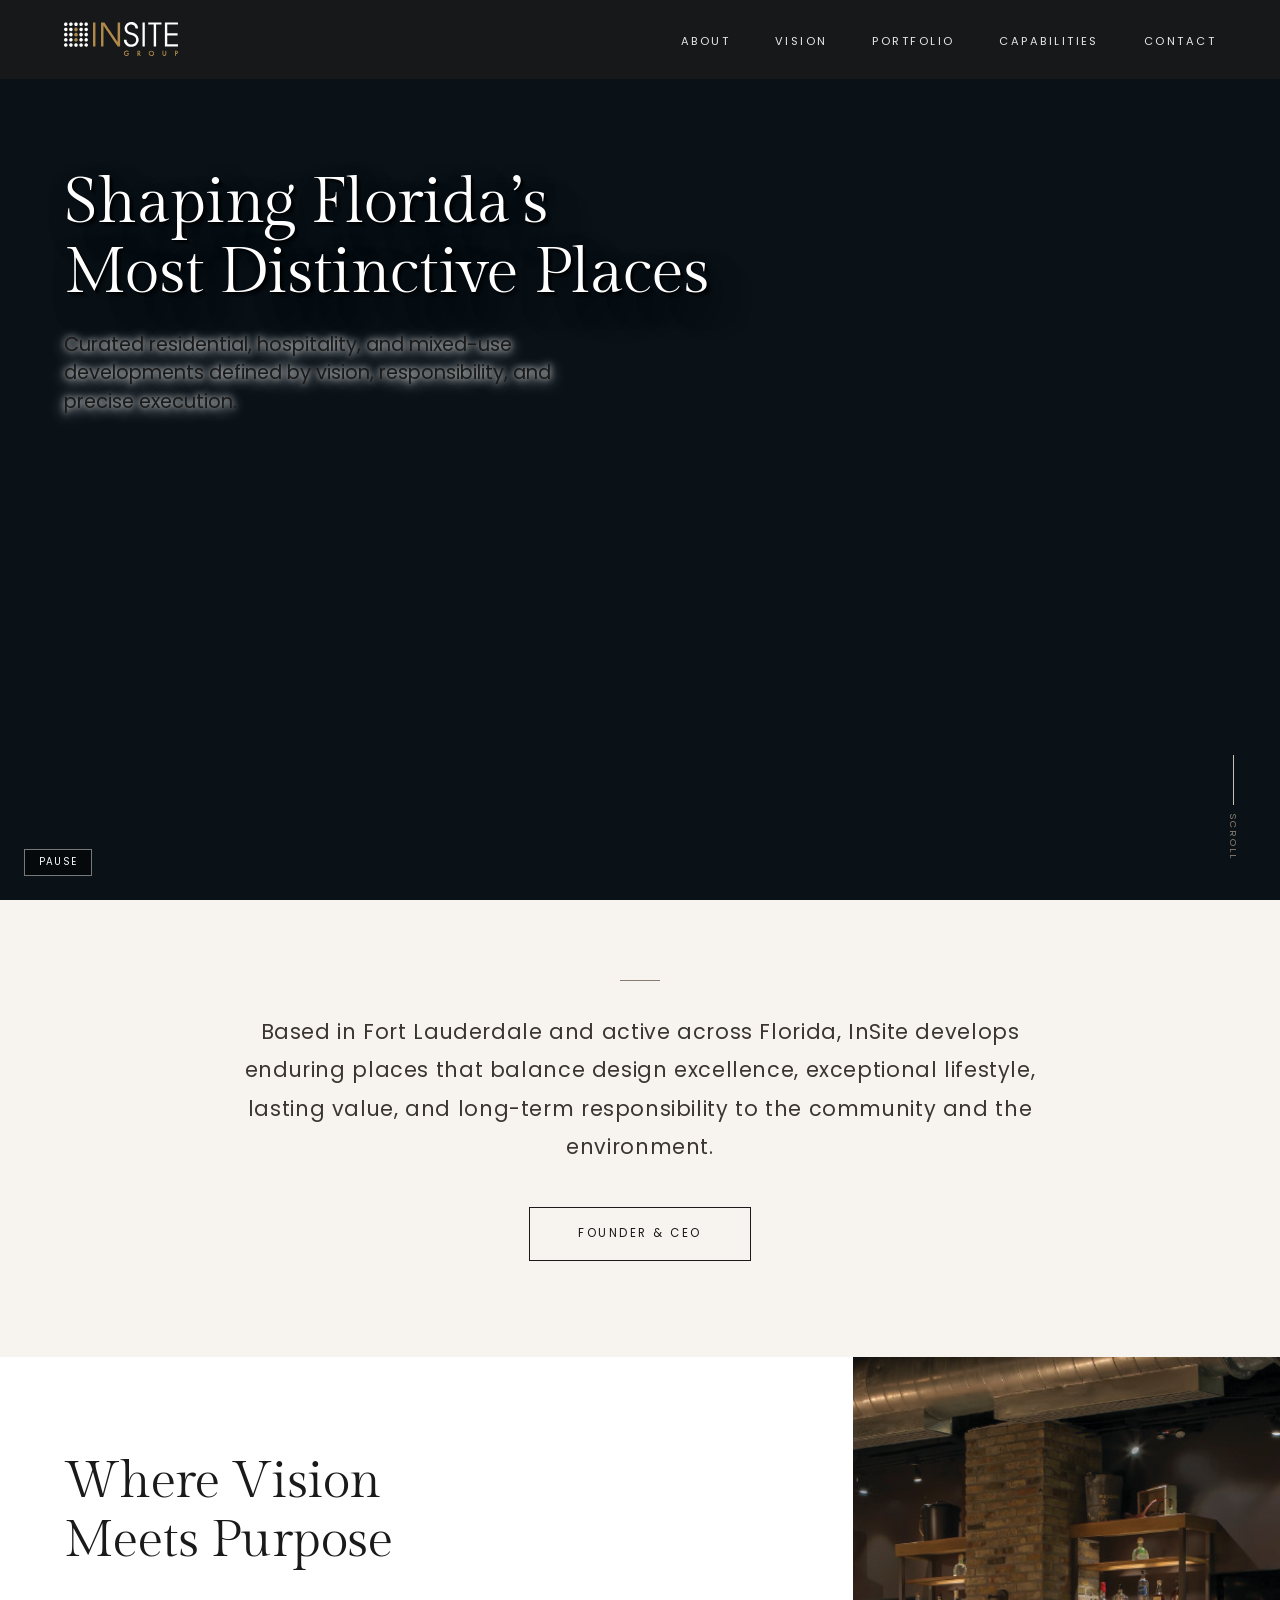
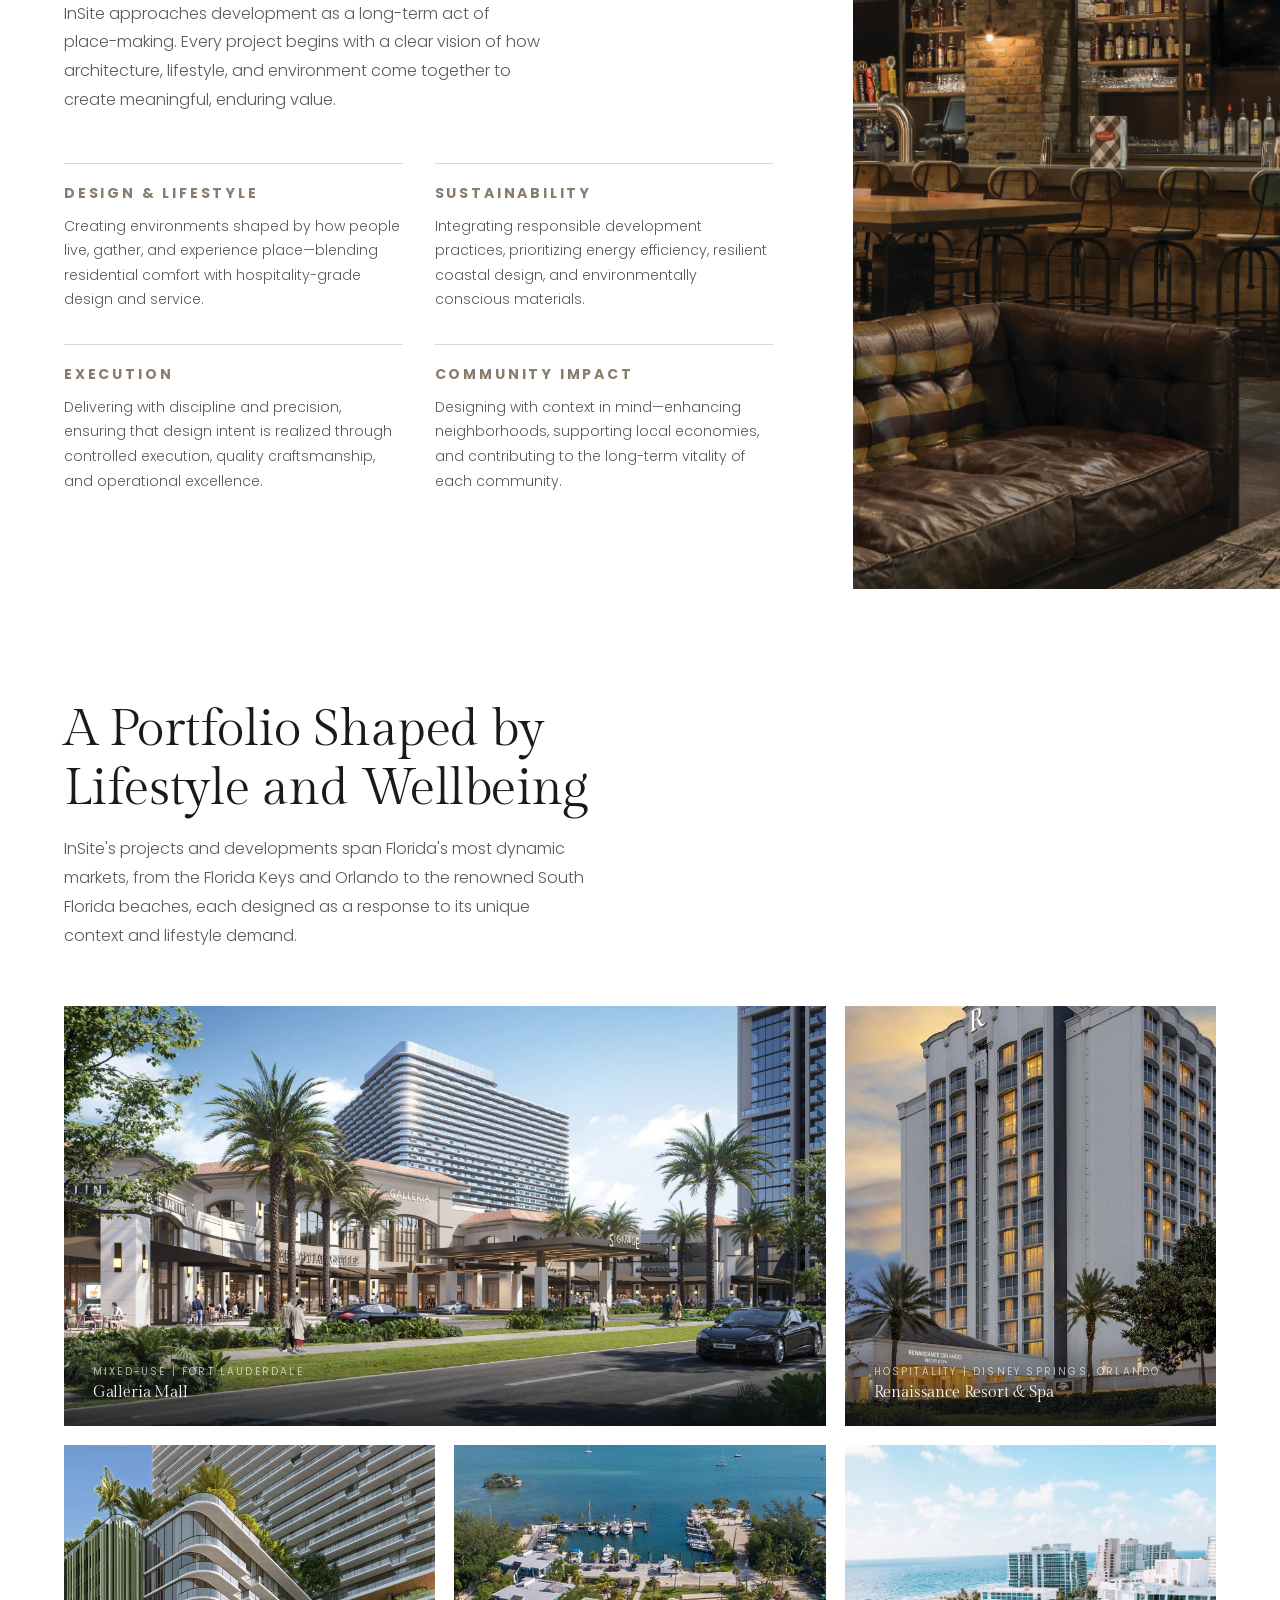
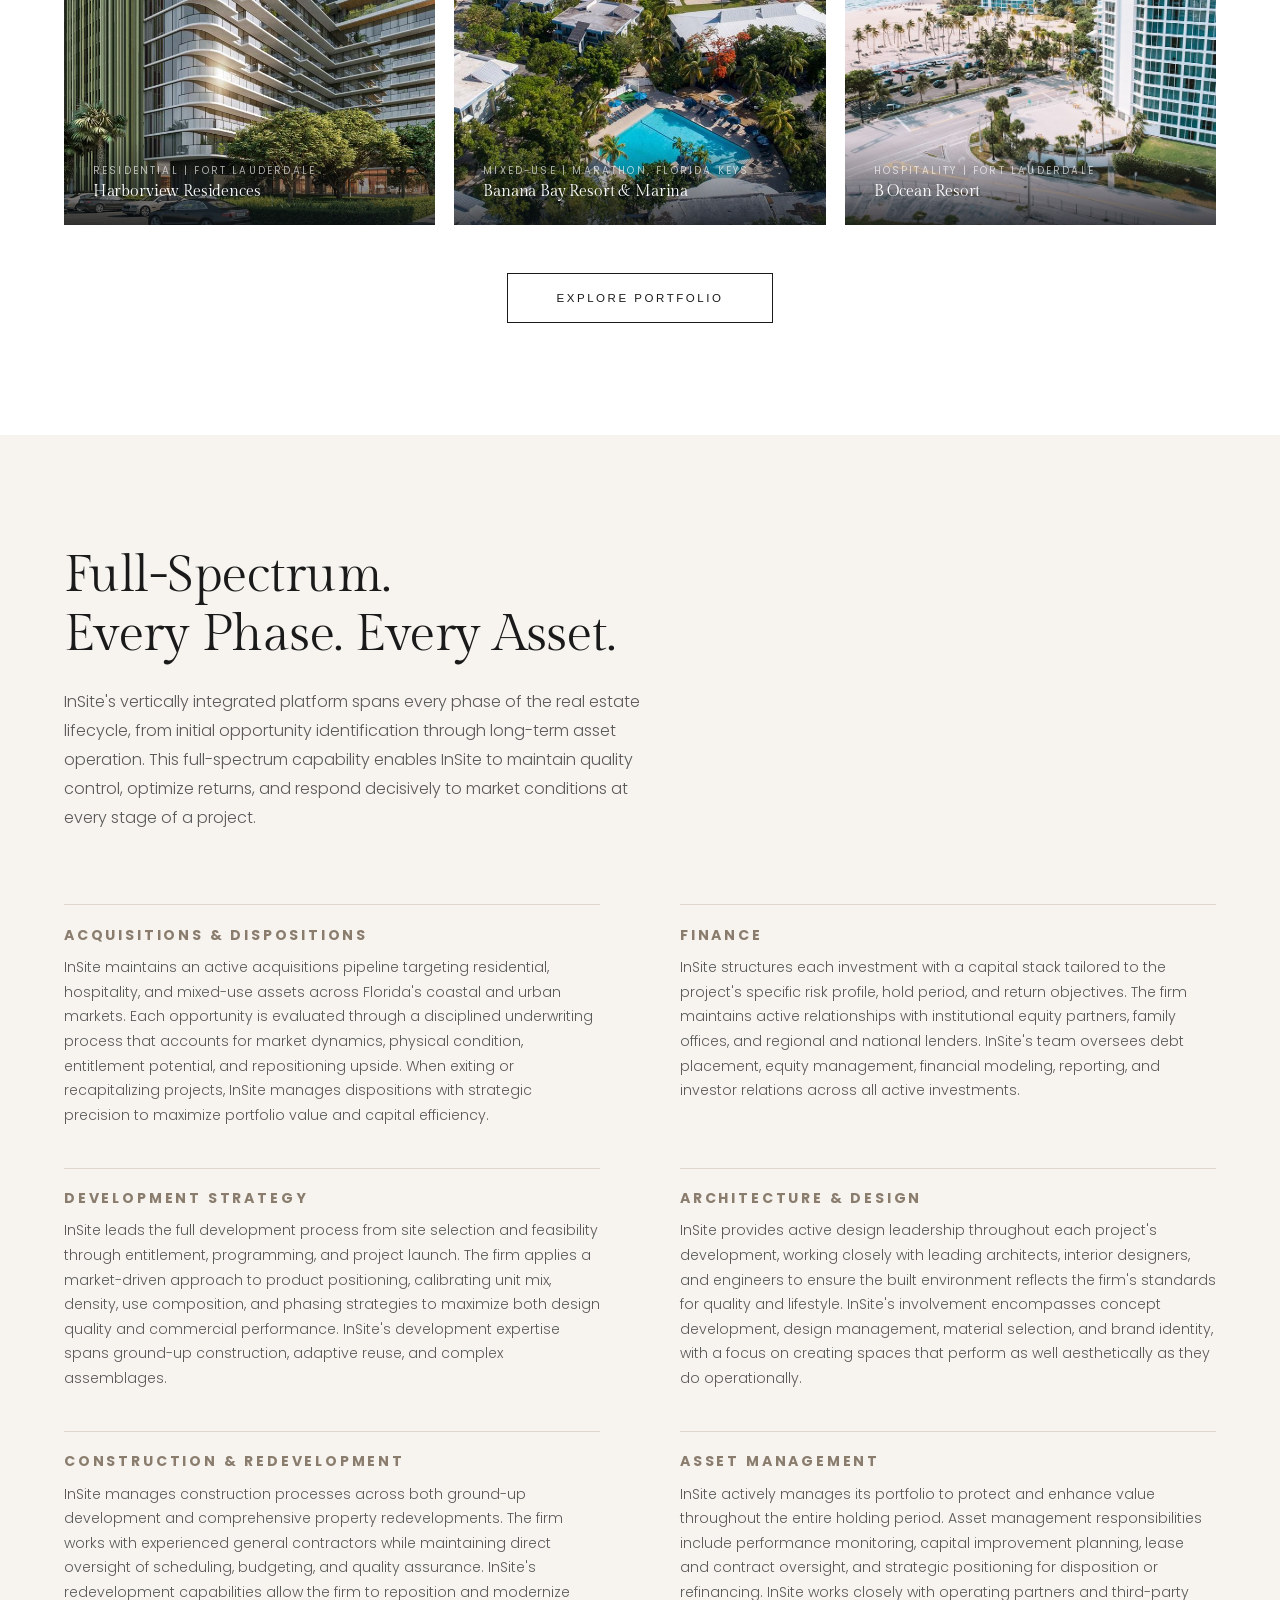
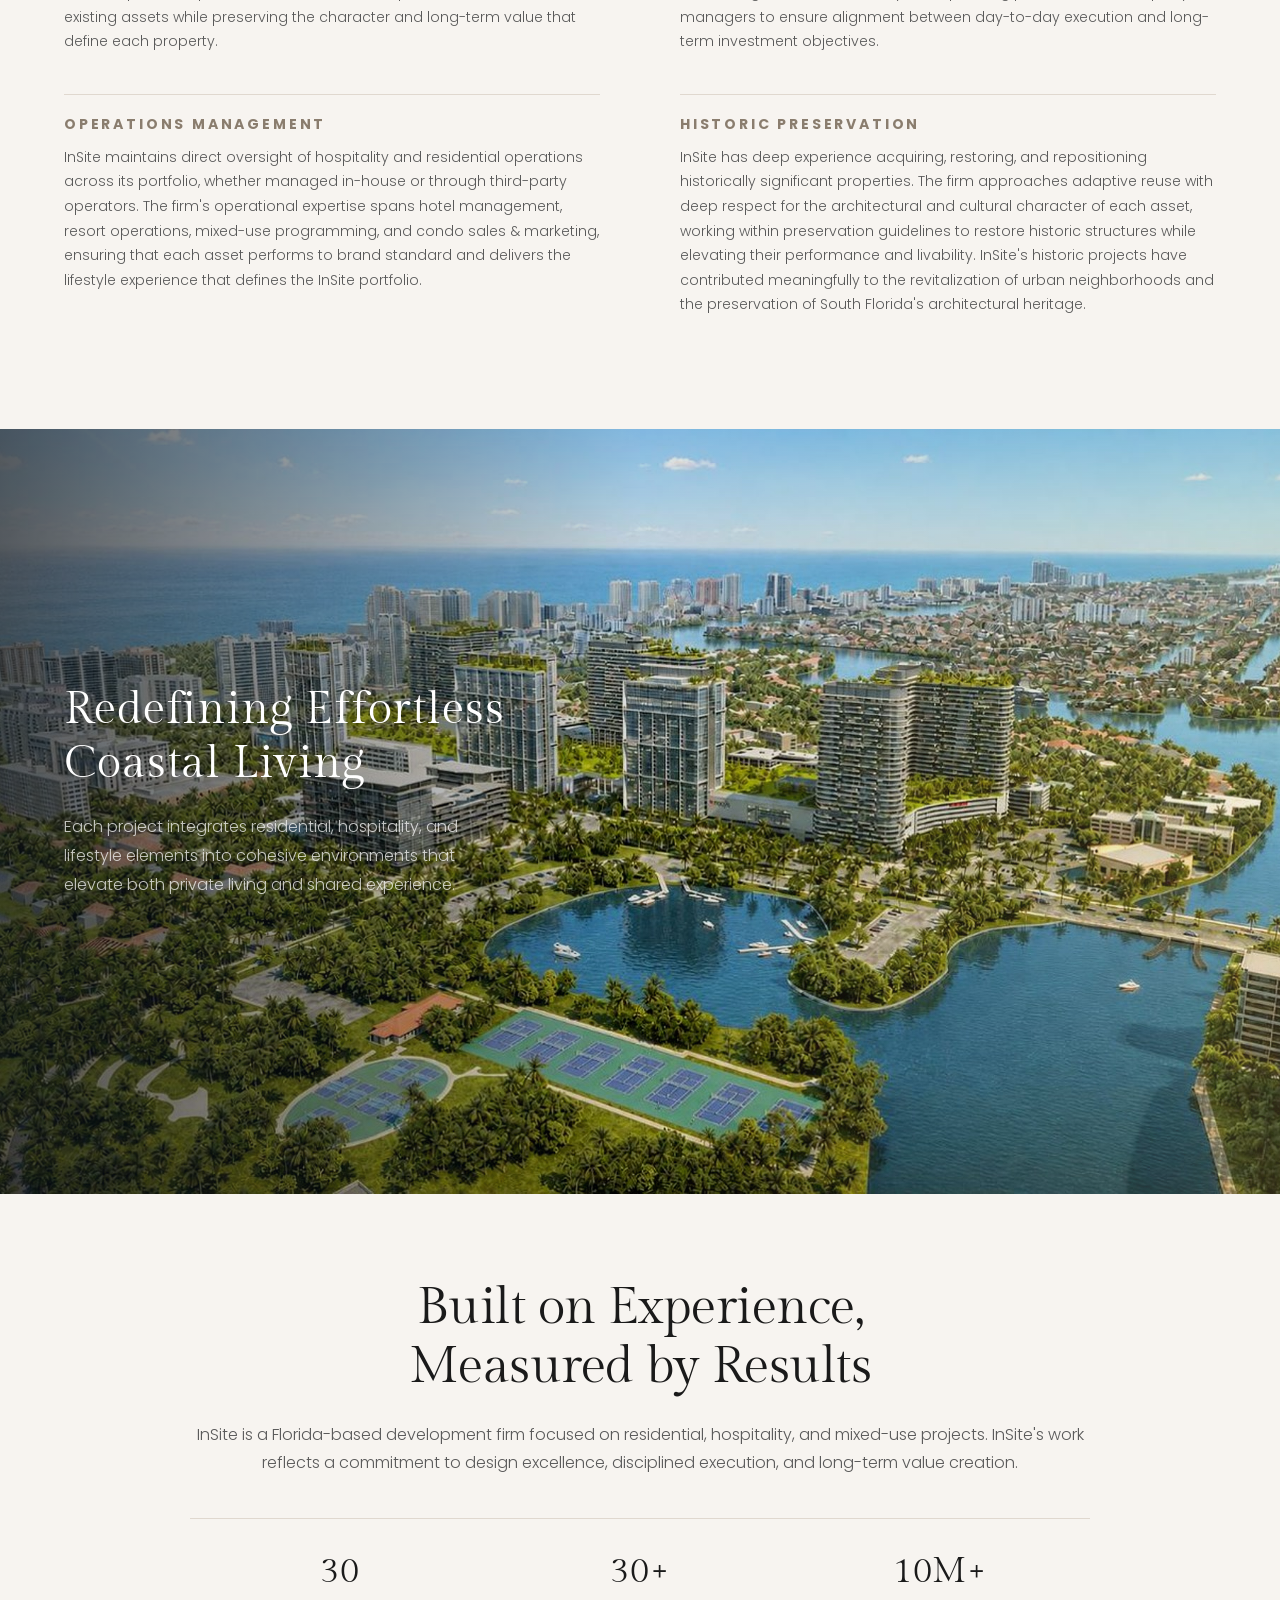
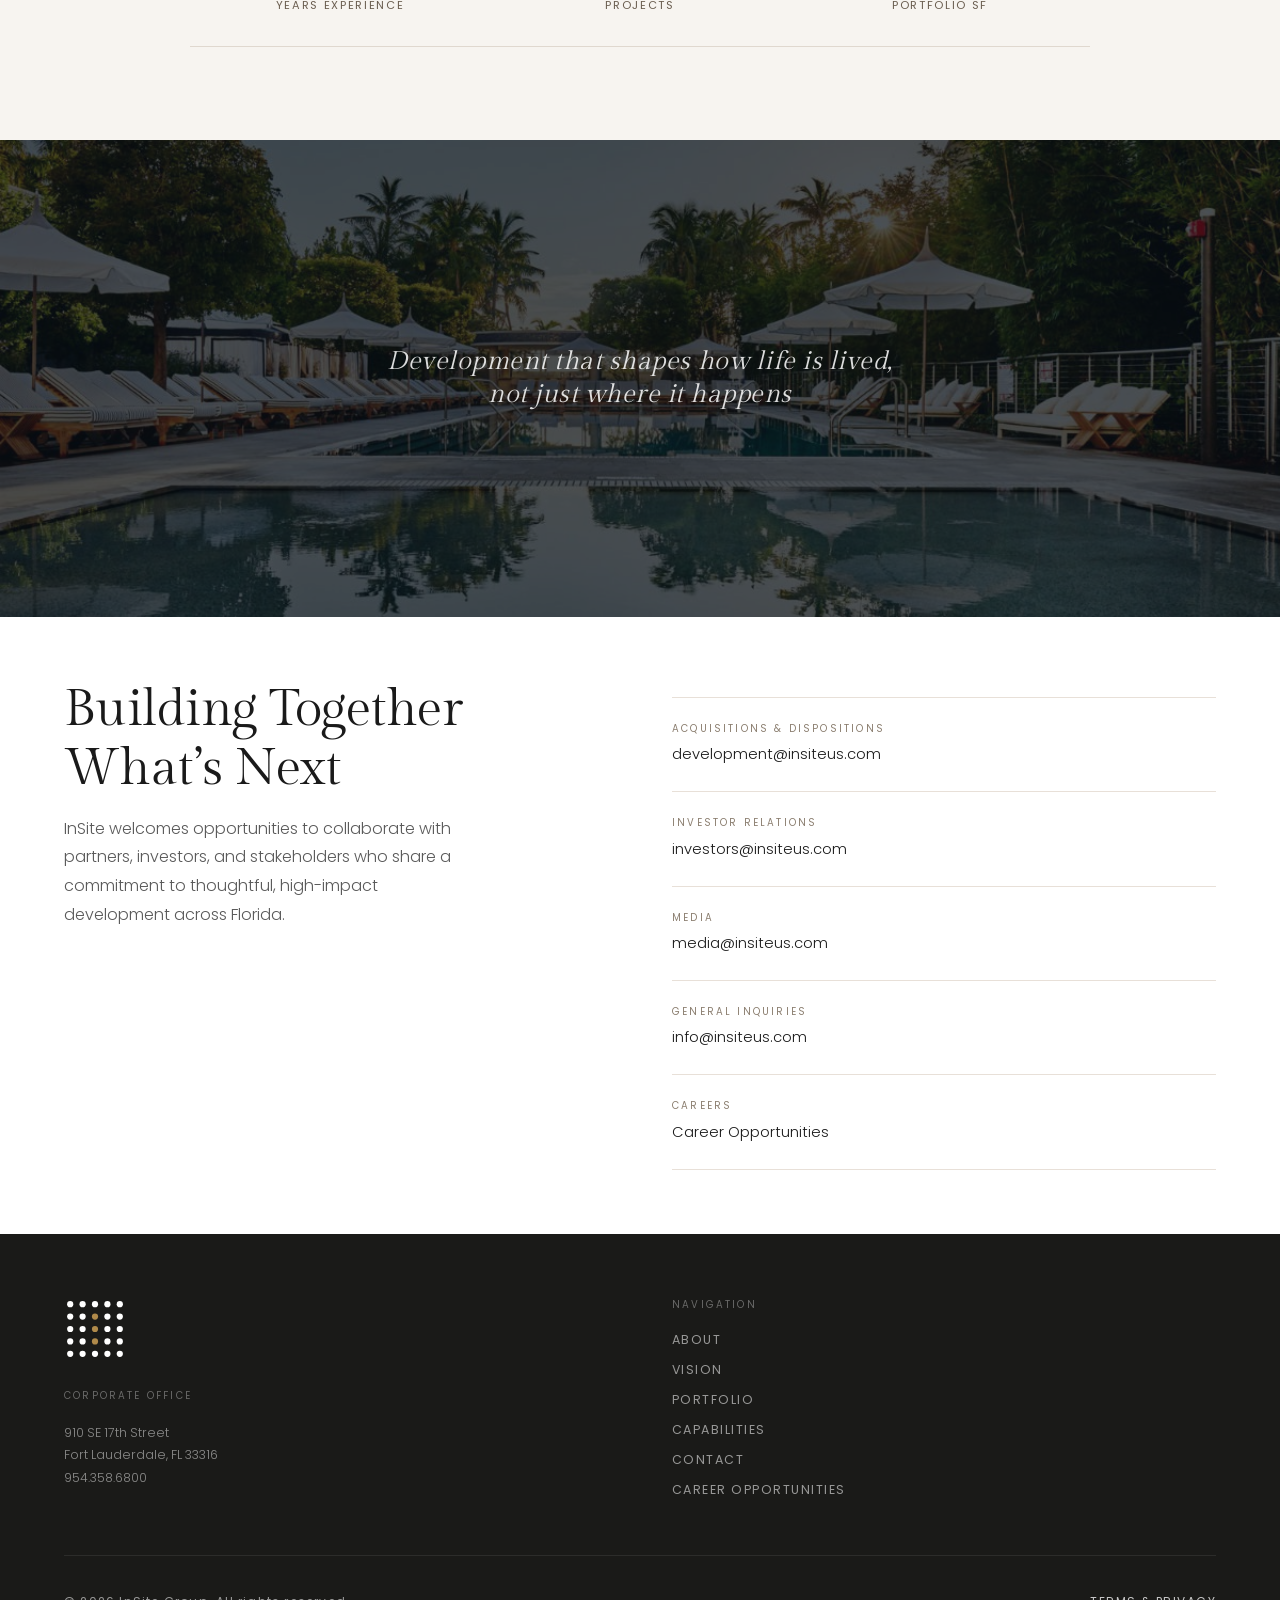
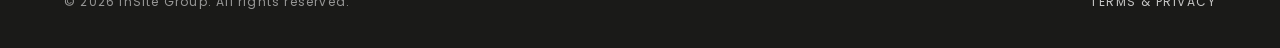
==== index.html @ 6aa94c81 "Improve Galleria featured section: upscale image to 1920x1080, fix CSS filter Co-Authored-By: Claude" ====
﻿<!DOCTYPE html>
<html lang="en">
<head>
  <meta charset="UTF-8" />
  <meta name="viewport" content="width=device-width, initial-scale=1.0" />
  <title>InSite Group — Florida Real Estate Developer | Fort Lauderdale</title>
  <meta name="description" content="InSite Group is a Florida-based real estate development firm specializing in luxury residential, hospitality, and mixed-use projects along Florida's premier coastal markets." />
  <meta name="keywords" content="Florida real estate developer, luxury residential development, South Florida mixed-use development, Fort Lauderdale developer, coastal development Florida, hospitality development Florida, vertically integrated real estate, Galleria Mall Fort Lauderdale, Galleria Mall redevelopment" />
  <meta name="robots" content="index, follow" />
  <link rel="canonical" href="https://insiteus.com/" />
  <!-- Open Graph -->
  <meta property="og:type" content="website" />
  <meta property="og:url" content="https://insiteus.com/" />
  <meta property="og:title" content="InSite Group — Florida Real Estate Developer" />
  <meta property="og:description" content="Curated residential, hospitality, and mixed-use developments along Florida's premier coastal markets. Based in Fort Lauderdale." />
  <meta property="og:image" content="https://insiteus.com/images/og-preview.jpg" />
  <meta property="og:site_name" content="InSite Group" />
  <!-- Twitter Card -->
  <meta name="twitter:card" content="summary_large_image" />
  <meta name="twitter:title" content="InSite Group — Florida Real Estate Developer" />
  <meta name="twitter:description" content="Curated residential, hospitality, and mixed-use developments along Florida's premier coastal markets." />
  <meta name="twitter:image" content="https://insiteus.com/images/og-preview.jpg" />
  <!-- Structured Data -->
  <script type="application/ld+json">
  {
    "@context": "https://schema.org",
    "@type": "RealEstateAgent",
    "name": "InSite Group",
    "description": "Florida-based real estate development firm specializing in luxury residential, hospitality, and mixed-use developments along Florida's premier coastal markets.",
    "url": "https://insiteus.com",
    "logo": "https://insiteus.com/images/insite-logo.svg",
    "image": "https://insiteus.com/images/og-preview.jpg",
    "address": {
      "@type": "PostalAddress",
      "streetAddress": "910 SE 17th Street",
      "addressLocality": "Fort Lauderdale",
      "addressRegion": "FL",
      "postalCode": "33316",
      "addressCountry": "US"
    },
    "telephone": "+19543586800",
    "email": "info@insiteus.com",
    "areaServed": ["Fort Lauderdale", "Florida Keys", "Orlando", "South Florida", "Florida"],
    "knowsAbout": ["Real Estate Development", "Luxury Residential Development", "Hospitality Development", "Mixed-Use Development", "Coastal Development", "Historic Preservation"],
    "founder": {
      "@type": "Person",
      "name": "Ben Shmul",
      "jobTitle": "Founder & CEO"
    }
  }
  </script>
  <!-- Favicon -->
  <link rel="icon" type="image/svg+xml" href="images/insite-logo.svg" />
  <link rel="icon" type="image/png" href="images/insite-logo.png" />
  <link rel="apple-touch-icon" href="images/insite-logo.png" />
  <meta name="theme-color" content="#1a1a18" />
  <link href="https://fonts.googleapis.com/css2?family=Gilda+Display&family=Poppins:ital,wght@0,300;0,400;0,500;0,600;1,300;1,400&display=swap" rel="stylesheet">
  <style>
    /* ─── Reset & Base ─────────────────────────────────────────── */
    *, *::before, *::after { box-sizing: border-box; margin: 0; padding: 0; }
    html { scroll-behavior: smooth; }
    body {
      font-family: 'Poppins', sans-serif;
      color: #1a1a1a;
      background: #fff;
      overflow-x: hidden;
    }
    a { text-decoration: none; color: inherit; }

    /* ─── Typography Scale ─────────────────────────────────────── */
    .label {
      font-family: 'Poppins', sans-serif;
      font-size: 0.68rem;
      letter-spacing: 0.25em;
      text-transform: uppercase;
      color: #6b5e50;
    }
    .section-headline {
      font-family: 'Gilda Display', Georgia, serif;
      font-size: clamp(1.8rem, 4vw, 3.6rem);
      font-weight: 400;
      letter-spacing: -0.01em;
      line-height: 1.15;
      color: #1a1a1a;
      overflow-wrap: break-word;
      word-break: break-word;
      hyphens: auto;
    }
    .body-copy {
      font-family: 'Poppins', sans-serif;
      font-size: 1rem;
      line-height: 1.8;
      color: #5a5a5a;
      font-weight: 300;
    }

    /* ─── Image Placeholder ────────────────────────────────────── */
    .img-placeholder {
      background: #d6cfc6;
      display: flex;
      flex-direction: column;
      align-items: center;
      justify-content: center;
      gap: 0.5rem;
      position: relative;
      overflow: hidden;
    }
    .img-placeholder::before {
      content: '';
      position: absolute;
      inset: 0;
      background: repeating-linear-gradient(
        45deg,
        transparent,
        transparent 20px,
        rgba(255,255,255,0.15) 20px,
        rgba(255,255,255,0.15) 21px
      );
    }
    .img-placeholder .ph-icon {
      font-size: 2rem;
      opacity: 0.4;
      position: relative;
      z-index: 1;
    }
    .img-placeholder .ph-text {
      font-family: 'Poppins', sans-serif;
      font-size: 0.7rem;
      letter-spacing: 0.2em;
      text-transform: uppercase;
      color: #6b5f52;
      opacity: 0.8;
      position: relative;
      z-index: 1;
      text-align: center;
      padding: 0 1rem;
    }

    /* ─── Skip Link ────────────────────────────────────────────── */
    .skip-link {
      position: absolute;
      top: -100%;
      left: 1rem;
      background: #1a1a1a;
      color: #fff;
      padding: 0.75rem 1.5rem;
      font-family: 'Poppins', sans-serif;
      font-size: 0.85rem;
      letter-spacing: 0.05em;
      z-index: 9999;
      transition: top 0.2s;
    }
    .skip-link:focus { top: 1rem; }

    /* ─── Focus Styles ─────────────────────────────────────────── */
    :focus-visible {
      outline: 2px solid #c9a227;
      outline-offset: 3px;
    }

    /* ─── Reduced Motion ───────────────────────────────────────── */
    @media (prefers-reduced-motion: reduce) {
      *, *::before, *::after {
        transition-duration: 0.01ms !important;
        animation-duration: 0.01ms !important;
      }
      html { scroll-behavior: auto; }
    }

    /* ─── Buttons ──────────────────────────────────────────────── */
    .btn {
      display: inline-block;
      font-family: 'Poppins', sans-serif;
      font-size: 0.72rem;
      letter-spacing: 0.22em;
      text-transform: uppercase;
      padding: 0.85rem 2.2rem;
      border: 1px solid currentColor;
      transition: background 0.3s, color 0.3s;
      cursor: pointer;
    }
    .btn-light {
      color: #fff;
      border-color: rgba(255,255,255,0.7);
    }
    .btn-light:hover { background: #fff; color: #1a1a1a; }
    .btn-dark {
      color: #1a1a1a;
      border-color: #1a1a1a;
    }
    .btn-dark:hover { background: #1a1a1a; color: #fff; }
    .btn-gold {
      color: #8a7d6e;
      border-color: #8a7d6e;
    }
    .btn-gold:hover { background: #8a7d6e; color: #fff; }

    /* ═══════════════════════════════════════════════════════════
       1. NAVIGATION
    ═══════════════════════════════════════════════════════════ */
    #nav {
      position: fixed;
      top: 0; left: 0; right: 0;
      z-index: 1000;
      padding: 1.4rem 4rem;
      display: flex;
      align-items: center;
      justify-content: space-between;
      background: rgba(26, 26, 26, 0.82);
      transition: background 0.4s ease, box-shadow 0.4s ease, padding 0.4s ease;
    }
    #nav.scrolled {
      background: rgba(255,255,255,0.97);
      box-shadow: 0 1px 20px rgba(0,0,0,0.07);
      padding: 1rem 4rem;
    }
    .nav-logo { display: flex; align-items: center; }
    .nav-logo img { height: 34px; width: auto; display: block; }
    .nav-logo .logo-dark { display: none; }
    .nav-logo .logo-light { display: block; }
    #nav.scrolled .nav-logo .logo-dark { display: block; }
    #nav.scrolled .nav-logo .logo-light { display: none; }
    .nav-links {
      display: flex;
      gap: 2.8rem;
      list-style: none;
    }
    .nav-links a {
      font-family: 'Poppins', sans-serif;
      font-size: 0.7rem;
      letter-spacing: 0.22em;
      text-transform: uppercase;
      color: rgba(255,255,255,0.9);
      transition: color 0.4s, opacity 0.3s;
    }
    .nav-links a:hover { opacity: 0.65; }
    #nav.scrolled .nav-links a { color: #1a1a1a; }

    /* ═══════════════════════════════════════════════════════════
       2. HERO
    ═══════════════════════════════════════════════════════════ */
    #hero {
      height: 100vh;
      position: relative;
      display: flex;
      align-items: flex-start;
      padding-top: 10.5rem;
    }
    .hero-bg {
      position: absolute;
      inset: 0;
      overflow: hidden;
      background: #0a1218;
    }
    .hero-video {
      position: absolute;
      top: 0;
      left: 0;
      width: 100%;
      height: 100%;
      opacity: 0;
      transition: opacity 0.8s ease;
      object-fit: cover;
      object-position: center 18%;
      filter: brightness(1.25) saturate(1.05);
    }
    .hero-bg::after {
      content: '';
      position: absolute;
      inset: 0;
      background: transparent;
      transition: background 0.3s;
    }
    .hero-content {
      position: relative;
      z-index: 2;
      padding: 0 4rem;
      max-width: 900px;
    }
    .hero-content .label { color: rgba(26,26,26,0.6); margin-bottom: 1.2rem; }
    .hero-headline {
      font-family: 'Gilda Display', Georgia, serif;
      font-size: clamp(2rem, 5vw, 4.2rem);
      font-weight: 400;
      color: #ffffff;
      letter-spacing: -0.01em;
      line-height: 1.1;
      margin-bottom: 1.4rem;
      overflow-wrap: break-word;
      word-break: break-word;
      hyphens: auto;
      text-shadow:
        1px 1px 0 rgba(0,0,0,0.6),
        2px 2px 0 rgba(0,0,0,0.45),
        3px 3px 0 rgba(0,0,0,0.3),
        4px 4px 0 rgba(0,0,0,0.18),
        5px 5px 0 rgba(0,0,0,0.1),
        8px 12px 24px rgba(0,0,0,0.55),
        14px 20px 40px rgba(0,0,0,0.3);
    }
    .hero-sub {
      font-family: 'Poppins', sans-serif;
      font-size: 1.22rem;
      color: #1a1a1a;
      font-weight: 400;
      font-style: normal;
      line-height: 1.45;
      max-width: 560px;
      margin-bottom: 2.5rem;
      text-shadow:
        0 0 6px rgba(255,255,255,0.85),
        0 2px 14px rgba(255,255,255,0.65),
        0 4px 24px rgba(255,255,255,0.4);
    }
    .hero-ctas { display: flex; gap: 1.2rem; flex-wrap: wrap; }
    .hero-scroll {
      position: fixed;
      bottom: 2.5rem;
      right: 2.5rem;
      z-index: 999;
      display: flex;
      flex-direction: column;
      align-items: center;
      gap: 0.5rem;
    }
    .hero-scroll span {
      font-family: 'Poppins', sans-serif;
      font-size: 0.6rem;
      letter-spacing: 0.2em;
      text-transform: uppercase;
      color: #8a7d6e;
      writing-mode: vertical-lr;
    }
    .scroll-line {
      width: 1px;
      height: 50px;
      background: #c8bfb5;
    }

    /* ═══════════════════════════════════════════════════════════
       3. BRAND POSITIONING STRIP
    ═══════════════════════════════════════════════════════════ */
    #brand-strip {
      padding: 5rem 4rem 6rem;
      background: #f7f4f0;
      text-align: center;
    }
    .brand-strip-line {
      width: 40px;
      height: 1px;
      background: #8a7d6e;
      margin: 0 auto 2rem;
    }
    .brand-strip-copy {
      font-size: clamp(1rem, 2vw, 1.3rem);
      font-weight: 400;
      line-height: 1.85;
      letter-spacing: 0.03em;
      color: #3a3530;
      max-width: 820px;
      margin: 0 auto;
    }

    /* ═══════════════════════════════════════════════════════════
       4. VISION SECTION
    ═══════════════════════════════════════════════════════════ */
    #vision {
      display: grid;
      grid-template-columns: 2fr 1fr;
      min-height: 90vh;
    }
    .vision-text {
      padding: 6rem 5rem 6rem 4rem;
      display: flex;
      flex-direction: column;
      justify-content: center;
      background: #fff;
    }
    .vision-text .label { margin-bottom: 1rem; }
    .vision-text .section-headline { margin-bottom: 1.8rem; }
    .vision-text .body-copy { margin-bottom: 3rem; max-width: 480px; }
    .vision-pillars {
      display: grid;
      grid-template-columns: 1fr 1fr;
      gap: 2rem;
    }
    .pillar {
      border-top: 1px solid #e0d8cf;
      padding-top: 1.2rem;
    }
    .pillar-title {
      font-family: 'Poppins', sans-serif;
      font-size: 0.88rem;
      letter-spacing: 0.2em;
      text-transform: uppercase;
      color: #8a7d6e;
      margin-bottom: 0.6rem;
    }
    .pillar p {
      font-family: 'Poppins', sans-serif;
      font-size: 0.88rem;
      line-height: 1.75;
      color: #5a5a5a;
      font-weight: 300;
    }
    .vision-image {
      position: relative;
    }
    .vision-image .img-placeholder {
      width: 100%;
      height: 100%;
      min-height: 600px;
      background: #c8bfb5;
    }

    /* ─── CEO Bio (brand strip) ───────────────────────────────── */
    .brand-bio {
      max-width: 700px;
      margin: 3rem auto 0;
      padding-top: 2.5rem;
      border-top: 1px solid #d6cec5;
      text-align: left;
    }
    .brand-bio-name {
      font-family: 'Gilda Display', Georgia, serif;
      font-size: 1.4rem;
      font-weight: 400;
      color: #1a1a1a;
      letter-spacing: 0.02em;
      margin-bottom: 0.3rem;
    }
    .brand-bio-title {
      font-family: 'Poppins', sans-serif;
      font-size: 0.68rem;
      letter-spacing: 0.22em;
      text-transform: uppercase;
      color: #b08a4a;
      margin-bottom: 1.4rem;
    }
    .brand-bio-text {
      font-family: 'Poppins', sans-serif;
      font-size: 0.9rem;
      line-height: 1.85;
      color: #5a5a5a;
      font-weight: 300;
      margin-bottom: 1rem;
    }

    /* ═══════════════════════════════════════════════════════════
       5. VERTICAL INTEGRATION
    ═══════════════════════════════════════════════════════════ */
    #vertical-integration {
      background: #f7f4f0;
      padding: 7rem 4rem;
    }
    .vi-header {
      max-width: 680px;
      margin-bottom: 4.5rem;
    }
    .vi-header .label { margin-bottom: 1rem; }
    .vi-header .section-headline { margin-bottom: 1.5rem; }
    .vi-header .body-copy { max-width: 580px; }
    .vi-grid {
      display: grid;
      grid-template-columns: repeat(2, 1fr);
      gap: 2.5rem 5rem;
    }
    .vi-card {
      border-top: 1px solid #e0d8cf;
      padding-top: 1.2rem;
    }
    .vi-card p {
      font-family: 'Poppins', sans-serif;
      font-size: 0.88rem;
      line-height: 1.75;
      color: #5a5a5a;
      font-weight: 300;
    }

    /* ═══════════════════════════════════════════════════════════
       6. PORTFOLIO PREVIEW
    ═══════════════════════════════════════════════════════════ */
    #portfolio {
      padding: 7rem 4rem;
      background: #fff;
    }
    .portfolio-header {
      display: flex;
      align-items: flex-end;
      justify-content: space-between;
      margin-bottom: 1rem;
    }
    .portfolio-header-left .label { margin-bottom: 0.8rem; }
    .portfolio-sub {
      font-family: 'Poppins', sans-serif;
      font-size: 1rem;
      line-height: 1.8;
      color: #5a5a5a;
      font-weight: 300;
      max-width: 520px;
      margin-bottom: 3.5rem;
    }
    .portfolio-filters {
      display: flex;
      gap: 2rem;
      margin-bottom: 2.5rem;
      border-bottom: 1px solid #e8e0d8;
      padding-bottom: 0.8rem;
    }
    .filter-btn {
      font-family: 'Poppins', sans-serif;
      font-size: 0.7rem;
      letter-spacing: 0.18em;
      text-transform: uppercase;
      color: #737373;
      cursor: pointer;
      padding: 0.75rem 0.5rem;
      min-height: 44px;
      border-bottom: 2px solid transparent;
      transition: color 0.3s, border-color 0.3s;
      background: none;
      border-left: none;
      border-right: none;
      border-top: none;
    }
    .filter-btn.active, .filter-btn:hover {
      color: #1a1a1a;
      border-bottom-color: #8a7d6e;
    }
    .portfolio-grid {
      display: grid;
      grid-template-columns: repeat(3, 1fr);
      gap: 1.2rem;
    }
    .portfolio-tile {
      position: relative;
      overflow: hidden;
      cursor: default;
    }
    .portfolio-tile:first-child {
      grid-column: span 2;
    }
    .portfolio-tile .img-placeholder {
      height: 380px;
      background: #c4bab0;
      transition: transform 0.5s ease;
    }
    .portfolio-tile:first-child .img-placeholder { height: 420px; background: #b8b0a8; }
    .portfolio-tile:nth-child(3) .img-placeholder { background: #cdc5bc; }
    .portfolio-tile:nth-child(4) .img-placeholder { background: #c0b8ae; }
    .portfolio-tile:nth-child(5) .img-placeholder { background: #bab2a8; }
    .portfolio-tile:nth-child(6) .img-placeholder { background: #d0c8be; }
    .portfolio-tile:hover .img-placeholder { transform: scale(1.03); }
    .tile-overlay {
      position: absolute;
      bottom: 0; left: 0; right: 0;
      padding: 1.5rem 1.8rem;
      background: linear-gradient(to top, rgba(10,15,20,0.75), transparent);
      color: #fff;
    }
    .tile-category {
      font-family: 'Poppins', sans-serif;
      font-size: 0.62rem;
      letter-spacing: 0.22em;
      text-transform: uppercase;
      color: rgba(255,255,255,0.65);
      margin-bottom: 0.3rem;
    }
    .tile-name {
      font-family: 'Gilda Display', Georgia, serif;
      font-size: 1rem;
      font-weight: 400;
      letter-spacing: -0.01em;
    }
    .portfolio-cta {
      text-align: center;
      margin-top: 3.5rem;
    }

    /* ═══════════════════════════════════════════════════════════
       6. FEATURED PROJECT
    ═══════════════════════════════════════════════════════════ */
    #featured {
      position: relative;
      min-height: 85vh;
      display: flex;
      align-items: center;
    }
    .featured-bg {
      position: absolute;
      inset: 0;
    }
    .featured-bg img { filter: contrast(1.05) saturate(1.08) brightness(0.95); }
    .featured-bg .img-placeholder {
      width: 100%;
      height: 100%;
      background: #a8b8c4;
    }
    .featured-bg::after {
      content: '';
      position: absolute;
      inset: 0;
      background: linear-gradient(
        to right,
        rgba(10,18,26,0.68) 0%,
        rgba(10,18,26,0.08) 50%,
        rgba(255,220,120,0.18) 100%
      );
    }
    .featured-content {
      position: relative;
      z-index: 2;
      padding: 6rem 4rem;
      max-width: 600px;
    }
    .featured-content .label { color: rgba(255,255,255,0.55); margin-bottom: 1.2rem; }
    .featured-headline {
      font-family: 'Gilda Display', Georgia, serif;
      font-size: clamp(1.8rem, 3.5vw, 3rem);
      color: #fff;
      font-weight: 400;
      letter-spacing: 0.02em;
      line-height: 1.2;
      margin-bottom: 1.4rem;
      overflow-wrap: break-word;
      word-break: break-word;
      hyphens: auto;
    }
    .featured-copy {
      font-family: 'Poppins', sans-serif;
      font-size: 1rem;
      color: rgba(255,255,255,0.72);
      line-height: 1.8;
      font-weight: 300;
      margin-bottom: 2.5rem;
      max-width: 440px;
    }
    .featured-badge {
      position: absolute;
      right: 4rem;
      bottom: 4rem;
      z-index: 2;
      width: 120px;
      height: 120px;
      border-radius: 50%;
      border: 1px solid rgba(255,255,255,0.3);
      display: flex;
      align-items: center;
      justify-content: center;
      text-align: center;
      padding: 1rem;
    }
    .featured-badge span {
      font-family: 'Poppins', sans-serif;
      font-size: 0.6rem;
      letter-spacing: 0.18em;
      text-transform: uppercase;
      color: rgba(255,255,255,0.6);
      line-height: 1.6;
    }

    /* ═══════════════════════════════════════════════════════════
       7. ABOUT PREVIEW
    ═══════════════════════════════════════════════════════════ */
    #about {
      background: #f7f4f0;
      padding: 5.3rem 4rem 3.3rem;
      text-align: center;
    }
    .about-text {
      max-width: 900px;
      margin: 0 auto;
    }
    .about-text .label { margin-bottom: 1rem; }
    .about-text .section-headline { margin-bottom: 1.5rem; }
    .about-text .body-copy { margin-bottom: 2.5rem; max-width: 100%; }

    .about-stats {
      display: flex;
      justify-content: space-between;
      margin-bottom: 2.5rem;
      padding: 2rem 0;
      border-top: 1px solid #e0d8cf;
      border-bottom: 1px solid #e0d8cf;
    }
    .stat-num {
      font-family: 'Gilda Display', Georgia, serif;
      font-size: 2.2rem;
      font-weight: 400;
      color: #1a1a1a;
      letter-spacing: 0.02em;
    }
    .stat-desc {
      font-family: 'Poppins', sans-serif;
      font-size: 0.7rem;
      letter-spacing: 0.15em;
      text-transform: uppercase;
      color: #6b5e50;
      margin-top: 0.3rem;
    }

    /* ═══════════════════════════════════════════════════════════
       8. LIFESTYLE / EMOTIONAL
    ═══════════════════════════════════════════════════════════ */
    #lifestyle {
      position: relative;
      height: 53vh;
      display: flex;
      flex-direction: column;
      align-items: center;
      justify-content: center;
      overflow: hidden;
    }
    .lifestyle-bg {
      position: absolute;
      inset: 0;
    }
    .lifestyle-bg img {
      width: 100%;
      height: 100%;
      object-fit: cover;
      object-position: center 70%;
      display: block;
    }
    .lifestyle-overlay {
      position: absolute;
      inset: 0;
      background: rgba(8, 15, 22, 0.72);
    }
    .lifestyle-content {
      position: relative;
      z-index: 2;
      text-align: center;
    }
    .lifestyle-closing {
      font-size: clamp(1.15rem, 2vw, 1.65rem);
      color: rgba(255,255,255,0.85);
      letter-spacing: 0.02em;
      font-style: italic;
      font-weight: 400;
      font-family: 'Gilda Display', Georgia, serif;
      line-height: 1.3;
      max-width: 800px;
      padding: 0 2rem;
    }

    /* ═══════════════════════════════════════════════════════════
       9. CONTACT
    ═══════════════════════════════════════════════════════════ */
    #contact {
      padding: 4rem 4rem;
      background: #fff;
      display: grid;
      grid-template-columns: 1fr 1fr;
      gap: 4rem;
      align-items: start;
    }
    .contact-left .label { margin-bottom: 0.6rem; }
    .contact-left .section-headline { margin-bottom: 1rem; }
    .contact-left .body-copy { margin-bottom: 1.2rem; max-width: 420px; }
    .contact-closing {
      font-style: normal;
      font-size: 1.05rem;
      color: #8a7d6e;
      letter-spacing: 0.04em;
      margin-top: 1.2rem;
      padding-top: 1.2rem;
      border-top: 1px solid #e8e0d8;
    }
    .contact-right {
      padding-top: 1rem;
    }
    .contact-item {
      padding: 1.5rem 0;
      border-bottom: 1px solid #e8e0d8;
      display: flex;
      flex-direction: column;
      gap: 0.4rem;
    }
    .contact-item:first-child { border-top: 1px solid #e8e0d8; }
    .contact-type {
      font-family: 'Poppins', sans-serif;
      font-size: 0.62rem;
      letter-spacing: 0.22em;
      text-transform: uppercase;
      color: #8a7d6e;
    }
    .contact-detail {
      font-family: 'Poppins', sans-serif;
      font-size: 0.92rem;
      color: #3a3530;
      line-height: 1.7;
      font-weight: 300;
    }
    .contact-detail strong {
      display: block;
      font-weight: 400;
      color: #1a1a1a;
      margin-bottom: 0.2rem;
    }

    /* ─── Footer ───────────────────────────────────────────────── */
    footer {
      background: #1a1a18;
      padding: 4rem 4rem 0;
    }
    .footer-top {
      display: grid;
      grid-template-columns: 1fr 1fr;
      gap: 4rem;
      align-items: start;
      padding-bottom: 3.5rem;
      border-bottom: 1px solid rgba(255,255,255,0.08);
    }
    .footer-logo { display: flex; }
    .footer-col-title {
      font-family: 'Poppins', sans-serif;
      font-size: 0.62rem;
      letter-spacing: 0.22em;
      text-transform: uppercase;
      color: rgba(255,255,255,0.35);
      margin-bottom: 1.2rem;
    }
    .footer-nav, .footer-careers {
      display: flex;
      flex-direction: column;
      gap: 0.75rem;
    }
    .footer-nav a, .footer-careers a {
      font-family: 'Poppins', sans-serif;
      font-size: 0.78rem;
      letter-spacing: 0.12em;
      text-transform: uppercase;
      color: rgba(255,255,255,0.55);
      transition: color 0.3s;
    }
    .footer-nav a:hover, .footer-careers a:hover { color: #fff; }
    .career-link:hover { color: #b08a4a !important; }
    .footer-bottom {
      display: flex;
      align-items: center;
      justify-content: space-between;
      padding: 1.5rem 0;
    }
    .footer-copy {
      font-family: 'Poppins', sans-serif;
      font-size: 0.75rem;
      letter-spacing: 0.1em;
      color: rgba(255,255,255,0.55);
    }
    .footer-legal {
      display: flex;
      gap: 2rem;
    }
    .footer-legal a {
      font-family: 'Poppins', sans-serif;
      font-size: 0.75rem;
      letter-spacing: 0.12em;
      text-transform: uppercase;
      color: rgba(255,255,255,0.75);
      transition: color 0.3s;
      min-height: 44px;
      display: inline-flex;
      align-items: center;
    }
    .footer-legal a:hover { color: rgba(255,255,255,0.95); }

    /* ─── Divider ──────────────────────────────────────────────── */
    .section-divider {
      width: 1px;
      height: 60px;
      background: #d0c8be;
      margin: 0 auto;
    }

    /* ─── Annotations ──────────────────────────────────────────── */
    .annotation {
      position: absolute;
      top: 1rem;
      left: 1rem;
      background: rgba(138,125,110,0.85);
      color: #fff;
      font-family: 'Poppins', sans-serif;
      font-size: 0.58rem;
      letter-spacing: 0.12em;
      text-transform: uppercase;
      padding: 0.25rem 0.6rem;
      border-radius: 2px;
      z-index: 10;
      pointer-events: none;
    }

    /* ─── Screen reader only ──────────────────────────────────── */
    .sr-only {
      position: absolute;
      width: 1px; height: 1px;
      padding: 0; margin: -1px;
      overflow: hidden; clip: rect(0,0,0,0);
      white-space: nowrap; border: 0;
    }

    /* ─── Video pause button ───────────────────────────────────── */
    #video-pause-btn {
      position: absolute;
      bottom: 1.5rem; left: 1.5rem;
      z-index: 10;
      background: rgba(0,0,0,0.5);
      color: #fff;
      border: 1px solid rgba(255,255,255,0.45);
      padding: 0.35rem 0.85rem;
      font-family: 'Poppins', sans-serif;
      font-size: 0.62rem;
      letter-spacing: 0.14em;
      text-transform: uppercase;
      cursor: pointer;
      transition: background 0.2s;
    }
    #video-pause-btn:hover { background: rgba(0,0,0,0.75); }

    /* ─── Hamburger Button ─────────────────────────────────────── */
    .nav-hamburger {
      display: none;
      flex-direction: column;
      gap: 5px;
      cursor: pointer;
      background: none;
      border: none;
      padding: 0.75rem;
      min-width: 44px;
      min-height: 44px;
      align-items: center;
      justify-content: center;
      z-index: 1002;
    }
    .nav-hamburger span {
      display: block;
      width: 24px;
      height: 1.5px;
      background: #fff;
      transition: background 0.4s, transform 0.3s, opacity 0.3s;
    }
    #nav.scrolled .nav-hamburger span { background: #1a1a1a; }
    .nav-hamburger.open span:nth-child(1) { transform: translateY(6.5px) rotate(45deg); }
    .nav-hamburger.open span:nth-child(2) { opacity: 0; }
    .nav-hamburger.open span:nth-child(3) { transform: translateY(-6.5px) rotate(-45deg); }

    /* ─── Mobile Nav Overlay ───────────────────────────────────── */
    .mobile-nav {
      position: fixed;
      inset: 0;
      background: #1a1a18;
      z-index: 1001;
      display: flex;
      flex-direction: column;
      align-items: center;
      justify-content: center;
      gap: 2.5rem;
      opacity: 0;
      pointer-events: none;
      transition: opacity 0.4s ease;
    }
    .mobile-nav.open { opacity: 1; pointer-events: all; }
    .mobile-nav a {
      font-family: 'Poppins', sans-serif;
      font-size: 1.1rem;
      letter-spacing: 0.28em;
      text-transform: uppercase;
      color: rgba(255,255,255,0.75);
      transition: color 0.3s;
      text-decoration: none;
    }
    .mobile-nav a:hover, .mobile-nav a:focus { color: #c9a227; }
    .mobile-nav-divider {
      width: 30px;
      height: 1px;
      background: rgba(255,255,255,0.15);
    }
    .mobile-nav-careers {
      font-size: 0.75rem !important;
      letter-spacing: 0.2em !important;
      color: #c9a227 !important;
    }

    /* ─── Global overflow guard ───────────────────────────────── */
    img, video, svg { max-width: 100%; }
    section, footer, nav { overflow-x: hidden; }

    /* ─── Responsive: Tablet (≤ 900px) ────────────────────────── */
    @media (max-width: 900px) {
      #nav { padding: 1.2rem 2rem; }
      #nav.scrolled { padding: 0.8rem 2rem; }
      .nav-links { display: none; }
      .nav-hamburger { display: flex; }
      .nav-hamburger span { background: rgba(255,255,255,0.9); }
      #nav.scrolled .nav-hamburger span { background: #1a1a1a; }

      #hero { padding-top: 8rem; padding-bottom: 8rem; align-items: flex-start; }
      .hero-content { padding: 0 2rem; max-width: 100%; }
      .hero-bg::after { background: linear-gradient(to bottom, rgba(0,0,0,0.32) 0%, rgba(0,0,0,0.12) 60%, rgba(0,0,0,0.4) 100%); }
      .hero-sub { color: #1a1a1a; text-shadow: 0 0 6px rgba(255,255,255,0.85), 0 2px 14px rgba(255,255,255,0.65), 0 4px 24px rgba(255,255,255,0.4); }

      #brand-strip { padding: 4rem 2rem; min-height: unset; justify-content: center; }
      #vertical-integration { padding: 5rem 2rem; }
      .vi-grid { grid-template-columns: 1fr; gap: 1.8rem; }
      #vision { grid-template-columns: 1fr; }
      .vision-image { display: none; }
      .vision-text { padding: 4rem 2rem; }
      .vision-pillars { grid-template-columns: 1fr 1fr; }

      #portfolio { padding: 5rem 2rem; }
      .portfolio-grid { grid-template-columns: 1fr 1fr; }
      .portfolio-tile:first-child { grid-column: span 2; }

      .featured-content { padding: 4rem 2rem; max-width: 100%; }

      #about { grid-template-columns: 1fr; }
      .about-image { display: none; }
      .about-text { padding: 4rem 2rem; max-width: 100%; }

      #contact { grid-template-columns: 1fr; gap: 3rem; padding: 5rem 2rem; }

      footer { padding: 3rem 2rem 0; }
      .footer-top { grid-template-columns: 1fr 1fr; gap: 2.5rem; }
      .footer-bottom { flex-direction: column; gap: 1rem; text-align: center; }
    }

    /* ─── Responsive: Mobile (≤ 600px) ────────────────────────── */
    @media (max-width: 600px) {
      #nav { padding: 1rem 1.5rem; }
      .nav-logo img { height: 26px; }

      #hero { padding-top: 7rem; padding-bottom: 4rem; min-height: 100svh; align-items: flex-start; }
      .hero-content { padding: 0 1.5rem; }
      .hero-headline { font-size: clamp(1.8rem, 8vw, 2.8rem); }
      .hero-sub { font-size: 0.92rem; line-height: 1.65; color: #1a1a1a; text-shadow: 0 0 6px rgba(255,255,255,0.85), 0 2px 14px rgba(255,255,255,0.65), 0 4px 24px rgba(255,255,255,0.4); }
      .hero-bg::after { background: linear-gradient(to bottom, rgba(0,0,0,0.42) 0%, rgba(0,0,0,0.18) 55%, rgba(0,0,0,0.5) 100%); }
      #hero br { display: none; }

      #brand-strip { padding: 3rem 1.5rem; min-height: unset; justify-content: center; }
      .brand-strip-copy { font-size: 0.95rem; }
      #vertical-integration { padding: 4rem 1.5rem; }

      .vision-text { padding: 3rem 1.5rem; }
      .vision-pillars { grid-template-columns: 1fr; gap: 1.5rem; }

      #portfolio { padding: 3rem 1.5rem; }
      .portfolio-grid { grid-template-columns: 1fr; }
      .portfolio-tile:first-child { grid-column: span 1; }
      .portfolio-tile img { height: 260px !important; }

      #featured { min-height: 55vh; }
      .featured-content { padding: 3rem 1.5rem; }
      #featured br { display: none; }

      #about { padding: 0; }
      .about-text { padding: 3rem 1.5rem; }
      .about-stats { flex-direction: column; gap: 1.5rem; align-items: center; }

      #contact { padding: 3rem 1.5rem; gap: 2rem; }
      .contact-item { padding: 1.2rem 0; }
      #contact br { display: none; }

      #lifestyle { height: auto; min-height: 50vh; padding: 4rem 0; }
      .lifestyle-closing { font-size: 0.88rem; padding: 0 1.5rem; }

      footer { padding: 2.5rem 1.5rem 0; }
      .footer-top { grid-template-columns: 1fr; gap: 2rem; }
      .footer-bottom { flex-direction: column; gap: 0.8rem; text-align: center; padding: 1.2rem 0; }
      .footer-legal { flex-wrap: wrap; justify-content: center; gap: 1rem; }

      .hero-scroll { display: none; }
      .scroll-line { display: none; }
    }

    /* ─── Responsive: Very small (≤ 380px) ────────────────────── */
    @media (max-width: 380px) {
      .section-headline { font-size: 1.6rem; }
      .hero-headline { font-size: 1.75rem; }
      .about-stats { gap: 1rem; }
      .stat-num { font-size: 1.8rem; }
    }
  </style>
</head>
<body>

<a class="skip-link" href="#main-content">Skip to main content</a>

<!-- ═══════════════════════════════════════════
     1. NAVIGATION
════════════════════════════════════════════ -->
<nav id="nav" aria-label="Main navigation">
  <div class="nav-logo">
    <a href="#hero" aria-label="InSite Group — Home" style="display:flex;line-height:0;">
      
      <img src="images/insite-logo-white.svg" alt="InSite Group" class="logo-light" />
      <img src="images/insite-logo.svg" alt="InSite Group" class="logo-dark" />
    </a>
  </div>
  <ul class="nav-links">
    <li><a href="#brand-strip">About</a></li>
    <li><a href="#vision">Vision</a></li>
    <li><a href="#portfolio">Portfolio</a></li>
    <li><a href="#vertical-integration">Capabilities</a></li>
    <li><a href="#contact">Contact</a></li>
  </ul>
  <button class="nav-hamburger" aria-label="Toggle navigation" aria-expanded="false">
    <span></span><span></span><span></span>
  </button>
</nav>

<!-- Mobile Nav Overlay -->
<div class="mobile-nav" role="dialog" aria-label="Mobile navigation" aria-modal="true">
  <a href="#brand-strip">About</a>
  <a href="#vision">Vision</a>
  <a href="#portfolio">Portfolio</a>
  <a href="#vertical-integration">Capabilities</a>
  <a href="#contact">Contact</a>
  <div class="mobile-nav-divider"></div>
  <a href="https://www.paycomonline.net/v4/ats/web.php/portal/ED29350392643C6DEF5D9DC75DA5F36E/career-page" target="_blank" rel="noopener" class="mobile-nav-careers" aria-label="Career Opportunities (opens in new tab)">Career Opportunities<span class="sr-only"> (opens in new tab)</span></a>
</div>

<!-- ═══════════════════════════════════════════
     2. HERO SECTION
════════════════════════════════════════════ -->
<main id="main-content">
<section id="hero" aria-label="Introduction — Shaping Florida’s Most Distinctive Places">
  <div class="hero-bg">
    <video class="hero-video" autoplay muted loop playsinline aria-hidden="true" poster="images/hero-poster.jpg">
      <source src="images/aerial-orbit-fort-lauderdale-beach-2026-02-17-00-17-33-utc.mp4" type="video/mp4">
    </video>
    <button id="video-pause-btn" aria-label="Pause background video">Pause</button>
  </div>
  <div class="hero-content">
    <h1 class="hero-headline">Shaping Florida’s <br>Most Distinctive Places</h1>
    <p class="hero-sub">Curated residential, hospitality, and mixed-use developments defined by vision, responsibility, and precise execution.</p>
  </div>
  <div class="hero-scroll">
    <div class="scroll-line"></div>
    <span>Scroll</span>
  </div>
</section>

<!-- ═══════════════════════════════════════════
     3. BRAND POSITIONING STRIP
════════════════════════════════════════════ -->
<section id="brand-strip">
  <div class="brand-strip-line"></div>
  <p class="brand-strip-copy">
    Based in Fort Lauderdale and active across Florida, InSite develops enduring places that balance design excellence, exceptional lifestyle, lasting value, and long-term responsibility to the community and the environment.
  </p>
  <div style="display:flex;justify-content:center;margin-top:2.5rem;">
    <a href="founder.html" style="display:inline-block;padding:1.1rem 3rem;border:1px solid #1a1a1a;font-family:'Poppins',sans-serif;font-size:0.72rem;letter-spacing:0.22em;text-transform:uppercase;color:#1a1a1a;text-decoration:none;transition:background 0.3s,color 0.3s,border-color 0.3s;" onmouseover="this.style.background='#b08a4a';this.style.color='#fff';this.style.borderColor='#b08a4a'" onmouseout="this.style.background='transparent';this.style.color='#1a1a1a';this.style.borderColor='#1a1a1a'">Founder &amp; CEO</a>
  </div>
</section>

<!-- ═══════════════════════════════════════════
     4. VISION SECTION
════════════════════════════════════════════ -->
<section id="vision">
  <div class="vision-text">
    <h2 class="section-headline">Where Vision <br>Meets Purpose</h2>
    <p class="body-copy">InSite approaches development as a long-term act of place-making. Every project begins with a clear vision of how architecture, lifestyle, and environment come together to create meaningful, enduring value.</p>
    <div class="vision-pillars">
      <div class="pillar">
        <h3 class="pillar-title">Design &amp; Lifestyle</h3>
        <p>Creating environments shaped by how people live, gather, and experience place—blending residential comfort with hospitality-grade design and service.</p>
      </div>
      <div class="pillar">
        <h3 class="pillar-title">Sustainability</h3>
        <p>Integrating responsible development practices, prioritizing energy efficiency, resilient coastal design, and environmentally conscious materials.</p>
      </div>
      <div class="pillar">
        <h3 class="pillar-title">Execution</h3>
        <p>Delivering with discipline and precision, ensuring that design intent is realized through controlled execution, quality craftsmanship, and operational excellence.</p>
      </div>
      <div class="pillar">
        <h3 class="pillar-title">Community Impact</h3>
        <p>Designing with context in mind—enhancing neighborhoods, supporting local economies, and contributing to the long-term vitality of each community.</p>
      </div>
    </div>
  </div>
  <div class="vision-image">
    <img src="images/LBV Rest2" alt="LBV Restaurant" style="width:100%;height:100%;min-height:600px;object-fit:cover;object-position:center 30%;display:block;" />
  </div>
</section>

<!-- ═══════════════════════════════════════════
     5. PORTFOLIO PREVIEW
════════════════════════════════════════════ -->
<section id="portfolio">
  <div class="portfolio-header">
    <div class="portfolio-header-left">
      <h2 class="section-headline">A Portfolio Shaped by <br>Lifestyle and Wellbeing</h2>
    </div>
  </div>
  <p class="portfolio-sub">InSite's projects and developments span Florida's most dynamic markets, from the Florida Keys and Orlando to the renowned South Florida beaches, each designed as a response to its unique context and lifestyle demand.</p>
  <div class="portfolio-grid">
    <div class="portfolio-tile">
      <img src="images/V13.jpg" alt="Galleria Mall Fort Lauderdale" style="width:100%;height:420px;object-fit:cover;display:block;" />
      <div class="tile-overlay">
        <div class="tile-category">Mixed-Use | Fort Lauderdale</div>
        <div class="tile-name">Galleria Mall</div>
      </div>
    </div>
    <div class="portfolio-tile">
      <img src="images/Ren LBV Exterior.jpg" alt="Ren LBV Exterior" style="width:100%;height:420px;object-fit:cover;display:block;" />
      <div class="tile-overlay">
        <div class="tile-category">Hospitality | Disney Springs, Orlando</div>
        <div class="tile-name">Renaissance Resort &amp; Spa</div>
      </div>
    </div>
    <div class="portfolio-tile">
      <img src="images/910 dev.jpg" alt="910 Development" style="width:100%;height:380px;object-fit:cover;display:block;" />
      <div class="tile-overlay">
        <div class="tile-category">Residential | Fort Lauderdale</div>
        <div class="tile-name">Harborview Residences</div>
      </div>
    </div>
    <div class="portfolio-tile">
      <img src="images/Banana Bay.jpg" alt="Banana Bay Resort & Marina" style="width:100%;height:380px;object-fit:cover;display:block;" />
      <div class="tile-overlay">
        <div class="tile-category">Mixed-Use | Marathon, Florida Keys</div>
        <div class="tile-name">Banana Bay Resort &amp; Marina</div>
      </div>
    </div>
    <div class="portfolio-tile">
      <img src="images/B Ocean Exterior.jpeg" alt="B Ocean Exterior" style="width:100%;height:380px;object-fit:cover;display:block;" />
      <div class="tile-overlay">
        <div class="tile-category">Hospitality | Fort Lauderdale</div>
        <div class="tile-name">B Ocean Resort</div>
      </div>
    </div>
  </div>
  <div style="display:flex;justify-content:center;margin-top:3rem;">
    <a href="portfolio.html" style="display:inline-block;padding:1.1rem 3rem;border:1px solid #1a1a1a;font-family:'Arial',sans-serif;font-size:0.72rem;letter-spacing:0.22em;text-transform:uppercase;color:#1a1a1a;text-decoration:none;transition:background 0.3s,color 0.3s,border-color 0.3s;" onmouseover="this.style.background='#b08a4a';this.style.color='#fff';this.style.borderColor='#b08a4a'" onmouseout="this.style.background='transparent';this.style.color='#1a1a1a';this.style.borderColor='#1a1a1a'">Explore Portfolio</a>
  </div>
</section>

<!-- ═══════════════════════════════════════════
     6. VERTICAL INTEGRATION
════════════════════════════════════════════ -->
<section id="vertical-integration" aria-label="Vertical Integration — InSite Capabilities">
  <div class="vi-header">
    <h2 class="section-headline">Full-Spectrum. <br>Every Phase. Every Asset.</h2>
    <p class="body-copy" style="margin-top:1.5rem;">InSite's vertically integrated platform spans every phase of the real estate lifecycle, from initial opportunity identification through long-term asset operation. This full-spectrum capability enables InSite to maintain quality control, optimize returns, and respond decisively to market conditions at every stage of a project.</p>
  </div>
  <div class="vi-grid">

    <div class="vi-card">
      <h3 class="pillar-title">Acquisitions &amp; Dispositions</h3>
      <p>InSite maintains an active acquisitions pipeline targeting residential, hospitality, and mixed-use assets across Florida's coastal and urban markets. Each opportunity is evaluated through a disciplined underwriting process that accounts for market dynamics, physical condition, entitlement potential, and repositioning upside. When exiting or recapitalizing projects, InSite manages dispositions with strategic precision to maximize portfolio value and capital efficiency.</p>
    </div>

    <div class="vi-card">
      <h3 class="pillar-title">Finance</h3>
      <p>InSite structures each investment with a capital stack tailored to the project's specific risk profile, hold period, and return objectives. The firm maintains active relationships with institutional equity partners, family offices, and regional and national lenders. InSite's team oversees debt placement, equity management, financial modeling, reporting, and investor relations across all active investments.</p>
    </div>

    <div class="vi-card">
      <h3 class="pillar-title">Development Strategy</h3>
      <p>InSite leads the full development process from site selection and feasibility through entitlement, programming, and project launch. The firm applies a market-driven approach to product positioning, calibrating unit mix, density, use composition, and phasing strategies to maximize both design quality and commercial performance. InSite's development expertise spans ground-up construction, adaptive reuse, and complex assemblages.</p>
    </div>

    <div class="vi-card">
      <h3 class="pillar-title">Architecture &amp; Design</h3>
      <p>InSite provides active design leadership throughout each project's development, working closely with leading architects, interior designers, and engineers to ensure the built environment reflects the firm's standards for quality and lifestyle. InSite's involvement encompasses concept development, design management, material selection, and brand identity, with a focus on creating spaces that perform as well aesthetically as they do operationally.</p>
    </div>

    <div class="vi-card">
      <h3 class="pillar-title">Construction &amp; Redevelopment</h3>
      <p>InSite manages construction processes across both ground-up development and comprehensive property redevelopments. The firm works with experienced general contractors while maintaining direct oversight of scheduling, budgeting, and quality assurance. InSite's redevelopment capabilities allow the firm to reposition and modernize existing assets while preserving the character and long-term value that define each property.</p>
    </div>

    <div class="vi-card">
      <h3 class="pillar-title">Asset Management</h3>
      <p>InSite actively manages its portfolio to protect and enhance value throughout the entire holding period. Asset management responsibilities include performance monitoring, capital improvement planning, lease and contract oversight, and strategic positioning for disposition or refinancing. InSite works closely with operating partners and third-party managers to ensure alignment between day-to-day execution and long-term investment objectives.</p>
    </div>

    <div class="vi-card">
      <h3 class="pillar-title">Operations Management</h3>
      <p>InSite maintains direct oversight of hospitality and residential operations across its portfolio, whether managed in-house or through third-party operators. The firm's operational expertise spans hotel management, resort operations, mixed-use programming, and condo sales &amp; marketing, ensuring that each asset performs to brand standard and delivers the lifestyle experience that defines the InSite portfolio.</p>
    </div>

    <div class="vi-card">
      <h3 class="pillar-title">Historic Preservation</h3>
      <p>InSite has deep experience acquiring, restoring, and repositioning historically significant properties. The firm approaches adaptive reuse with deep respect for the architectural and cultural character of each asset, working within preservation guidelines to restore historic structures while elevating their performance and livability. InSite's historic projects have contributed meaningfully to the revitalization of urban neighborhoods and the preservation of South Florida's architectural heritage.</p>
    </div>

  </div>
</section>

<!-- ═══════════════════════════════════════════
     6. FEATURED PROJECT HIGHLIGHT
════════════════════════════════════════════ -->
<section id="featured">
  <div class="featured-bg">
    <img src="images/Galleria-Green.jpg" alt="Galleria Fort Lauderdale" style="width:100%;height:100%;object-fit:cover;display:block;" />
  </div>
  <div class="featured-content">
    <h2 class="featured-headline">Redefining Effortless Coastal Living</h2>
    <p class="featured-copy">Each project integrates residential, hospitality, and lifestyle elements into cohesive environments that elevate both private living and shared experience.</p>
  </div>
</section>

<!-- ═══════════════════════════════════════════
     7. ABOUT PREVIEW
════════════════════════════════════════════ -->
<section id="about">
  <div class="about-text">
    <h2 class="section-headline">Built on Experience, <br>Measured by Results</h2>
    <p class="body-copy">InSite is a Florida-based development firm focused on residential, hospitality, and mixed-use projects. InSite's work reflects a commitment to design excellence, disciplined execution, and long-term value creation.</p>
    <div class="about-stats">
      <div style="flex:1;text-align:center;">
        <div class="stat-num">30</div>
        <div class="stat-desc">Years Experience</div>
      </div>
      <div style="flex:1;text-align:center;">
        <div class="stat-num">30+</div>
        <div class="stat-desc">Projects</div>
      </div>
      <div style="flex:1;text-align:center;">
        <div class="stat-num">10M+</div>
        <div class="stat-desc">Portfolio SF</div>
      </div>
    </div>
  </div>
</section>

<!-- ═══════════════════════════════════════════
     8. LIFESTYLE / EMOTIONAL SECTION
════════════════════════════════════════════ -->
<section id="lifestyle">
  <div class="lifestyle-bg">
    <img src="images/Nautilus pool2.jpg" alt="Outdoor pool surrounded by palm trees at the Nautilus hotel in Miami Beach" />
  </div>
  <div class="lifestyle-overlay"></div>
  <div class="lifestyle-content">
<p class="lifestyle-closing">Development that shapes how life is lived, <br>not just where it happens</p>
  </div>
</section>

<!-- ═══════════════════════════════════════════
     9. CONTACT SECTION
════════════════════════════════════════════ -->
<section id="contact">
  <div class="contact-left">
    <h2 class="section-headline">Building Together <br>What’s Next</h2>
    <p class="body-copy">InSite welcomes opportunities to collaborate with partners, investors, and stakeholders who share a commitment to thoughtful, high-impact development across Florida.</p>
  </div>
  <div class="contact-right">
    <div class="contact-item">
      <div class="contact-type">Acquisitions &amp; Dispositions</div>
      <div class="contact-detail">
        <a href="mailto:development@insiteus.com" style="color:#1a1a1a;">development@insiteus.com</a>
      </div>
    </div>
    <div class="contact-item">
      <div class="contact-type">Investor Relations</div>
      <div class="contact-detail">
        <a href="mailto:investors@insiteus.com" style="color:#1a1a1a;">investors@insiteus.com</a>
      </div>
    </div>
    <div class="contact-item">
      <div class="contact-type">Media</div>
      <div class="contact-detail">
        <a href="mailto:media@insiteus.com" style="color:#1a1a1a;">media@insiteus.com</a>
      </div>
    </div>
    <div class="contact-item">
      <div class="contact-type">General Inquiries</div>
      <div class="contact-detail">
        <a href="mailto:info@insiteus.com" style="color:#1a1a1a;">info@insiteus.com</a>
      </div>
    </div>
    <div class="contact-item">
      <div class="contact-type">Careers</div>
      <div class="contact-detail">
        <a href="https://www.paycomonline.net/v4/ats/web.php/portal/ED29350392643C6DEF5D9DC75DA5F36E/career-page" target="_blank" rel="noopener" class="career-link" style="color:#1a1a1a;" aria-label="Career Opportunities (opens in new tab)">Career Opportunities<span class="sr-only"> (opens in new tab)</span></a>
      </div>
    </div>
  </div>
</section>
</main>

<!-- ─── FOOTER ──────────────────────────────── -->
<footer>
  <div class="footer-top">
    <div>
      <a href="#" aria-label="Go to top of page" style="display:inline-block;line-height:0;margin-bottom:1.8rem;">
      <svg width="62" height="62" viewBox="0 0 100 100" xmlns="http://www.w3.org/2000/svg" aria-hidden="true">
        <circle cx="10" cy="10" r="5" fill="#fff"/><circle cx="30" cy="10" r="5" fill="#fff"/><circle cx="50" cy="10" r="5" fill="#fff"/><circle cx="70" cy="10" r="5" fill="#fff"/><circle cx="90" cy="10" r="5" fill="#fff"/>
        <circle cx="10" cy="30" r="5" fill="#fff"/><circle cx="30" cy="30" r="5" fill="#fff"/><circle cx="50" cy="30" r="5" fill="#b08a4a"/><circle cx="70" cy="30" r="5" fill="#fff"/><circle cx="90" cy="30" r="5" fill="#fff"/>
        <circle cx="10" cy="50" r="5" fill="#fff"/><circle cx="30" cy="50" r="5" fill="#fff"/><circle cx="50" cy="50" r="5" fill="#b08a4a"/><circle cx="70" cy="50" r="5" fill="#fff"/><circle cx="90" cy="50" r="5" fill="#fff"/>
        <circle cx="10" cy="70" r="5" fill="#fff"/><circle cx="30" cy="70" r="5" fill="#fff"/><circle cx="50" cy="70" r="5" fill="#b08a4a"/><circle cx="70" cy="70" r="5" fill="#fff"/><circle cx="90" cy="70" r="5" fill="#fff"/>
        <circle cx="10" cy="90" r="5" fill="#fff"/><circle cx="30" cy="90" r="5" fill="#fff"/><circle cx="50" cy="90" r="5" fill="#fff"/><circle cx="70" cy="90" r="5" fill="#fff"/><circle cx="90" cy="90" r="5" fill="#fff"/>
      </svg>
      </a>
      <div class="footer-col-title">Corporate Office</div>
      <p style="font-family:'Poppins',sans-serif;font-size:0.78rem;color:rgba(255,255,255,0.5);line-height:1.8;font-weight:300;">
        910 SE 17th Street<br>
        Fort Lauderdale, FL 33316<br>
        954.358.6800
      </p>
    </div>
    <div>
      <div class="footer-col-title">Navigation</div>
      <nav class="footer-nav" aria-label="Footer navigation">
        <a href="#brand-strip">About</a>
        <a href="#vision">Vision</a>
        <a href="#portfolio">Portfolio</a>
        <a href="#vertical-integration">Capabilities</a>
        <a href="#contact">Contact</a>
        <a href="https://www.paycomonline.net/v4/ats/web.php/portal/ED29350392643C6DEF5D9DC75DA5F36E/career-page" target="_blank" rel="noopener" class="career-link" aria-label="Career Opportunities (opens in new tab)">Career Opportunities<span class="sr-only"> (opens in new tab)</span></a>
      </nav>
    </div>
  </div>
  <div class="footer-bottom">
    <div class="footer-copy">© 2026 InSite Group. All rights reserved.</div>
    <div class="footer-legal">
      <a href="legal.html">Terms &amp; Privacy</a>
    </div>
  </div>
</footer>

<!-- ═══════════════════════════════════════════
     JAVASCRIPT
════════════════════════════════════════════ -->
<script>
  // Hamburger menu
  const hamburger = document.querySelector('.nav-hamburger');
  const mobileNav = document.querySelector('.mobile-nav');

  hamburger.addEventListener('click', () => {
    const isOpen = mobileNav.classList.toggle('open');
    hamburger.classList.toggle('open', isOpen);
    hamburger.setAttribute('aria-expanded', isOpen);
    document.body.style.overflow = isOpen ? 'hidden' : '';
  });

  // Close mobile nav on link click
  mobileNav.querySelectorAll('a').forEach(link => {
    link.addEventListener('click', () => {
      mobileNav.classList.remove('open');
      hamburger.classList.remove('open');
      hamburger.setAttribute('aria-expanded', 'false');
      document.body.style.overflow = '';
    });
  });

  // Close on Escape key
  document.addEventListener('keydown', e => {
    if (e.key === 'Escape' && mobileNav.classList.contains('open')) {
      mobileNav.classList.remove('open');
      hamburger.classList.remove('open');
      hamburger.setAttribute('aria-expanded', 'false');
      document.body.style.overflow = '';
      hamburger.focus();
    }
  });

  // Sticky nav scroll behavior
  const nav = document.getElementById('nav');
  window.addEventListener('scroll', () => {
    if (window.scrollY > 60) {
      nav.classList.add('scrolled');
    } else {
      nav.classList.remove('scrolled');
    }
  });

  // Portfolio filter tabs
  document.querySelectorAll('.filter-btn').forEach(btn => {
    btn.addEventListener('click', () => {
      document.querySelectorAll('.filter-btn').forEach(b => {
        b.classList.remove('active');
        b.setAttribute('aria-pressed', 'false');
      });
      btn.classList.add('active');
      btn.setAttribute('aria-pressed', 'true');
    });
  });

  // Portfolio tiles — keyboard-accessible links to portfolio page
  document.querySelectorAll('.portfolio-tile').forEach(tile => {
    tile.setAttribute('tabindex', '0');
    tile.setAttribute('role', 'link');
    const name = tile.querySelector('.tile-name');
    if (name) tile.setAttribute('aria-label', name.textContent.trim() + ' — view in portfolio');
    tile.addEventListener('click', () => { window.location.href = 'portfolio.html'; });
    tile.addEventListener('keydown', e => {
      if (e.key === 'Enter' || e.key === ' ') { e.preventDefault(); window.location.href = 'portfolio.html'; }
    });
  });

  // Fade video in once it can play, then wire up pause button
  const videoEl = document.querySelector('.hero-video');
  const pauseBtn = document.getElementById('video-pause-btn');
  if (videoEl) {
    const showVideo = () => { videoEl.style.opacity = '1'; };
    if (videoEl.readyState >= 3) { showVideo(); }
    else { videoEl.addEventListener('canplay', showVideo, { once: true }); }
  }
  if (pauseBtn && videoEl) {
    pauseBtn.addEventListener('click', () => {
      if (videoEl.paused) {
        videoEl.play();
        pauseBtn.textContent = 'Pause';
        pauseBtn.setAttribute('aria-label', 'Pause background video');
      } else {
        videoEl.pause();
        pauseBtn.textContent = 'Play';
        pauseBtn.setAttribute('aria-label', 'Play background video');
      }
    });
  }

  // Smooth active state for nav links on scroll
  const sections = ['about', 'vision', 'vertical-integration', 'portfolio', 'contact'];
  const navLinks = document.querySelectorAll('.nav-links a');
  const observer = new IntersectionObserver((entries) => {
    entries.forEach(entry => {
      if (entry.isIntersecting) {
        navLinks.forEach(link => {
          link.style.opacity = link.getAttribute('href') === '#' + entry.target.id ? '1' : '';
        });
      }
    });
  }, { threshold: 0.4 });
  sections.forEach(id => {
    const el = document.getElementById(id);
    if (el) observer.observe(el);
  });
</script>

<script>
  /* ── About nav: scroll so video is at top, CEO button near bottom ── */
  function scrollToAbout(e) {
    e.preventDefault();
    var bs = document.getElementById('brand-strip');
    if (!bs) return;
    var vh = window.innerHeight;
    var nav = document.getElementById('nav');
    var navH = nav ? nav.offsetHeight : 0;
    /* target the CEO button itself, not just the section bottom */
    var btn = bs.querySelector('a');
    var anchor = btn || bs;
    var anchorTop = anchor.getBoundingClientRect().top + window.scrollY;
    var anchorH = anchor.offsetHeight;
    /* place CEO button bottom ~80px above viewport bottom */
    var target = anchorTop + anchorH - vh + 80;
    /* clamp: never scroll past hero so video stays visible at top */
    target = Math.min(target, vh - navH - 20);
    target = Math.max(target, 0);
    window.scrollTo({ top: target, behavior: 'smooth' });
  }
  document.querySelectorAll('a[href="#brand-strip"]').forEach(function(a) {
    a.addEventListener('click', scrollToAbout);
  });

  document.querySelectorAll('a[href]').forEach(function(a){
    var h=a.getAttribute('href');
    if(!h.startsWith('mailto:')&&!h.startsWith('tel:')&&!h.startsWith('#')){
      a.dataset.href=h;a.removeAttribute('href');
      a.style.cursor='pointer';
      a.setAttribute('tabindex','0');
      a.addEventListener('click',function(){window.location=this.dataset.href;});
      a.addEventListener('keypress',function(e){if(e.key==='Enter')window.location=this.dataset.href;});
    }
  });
</script>

</body>
</html>
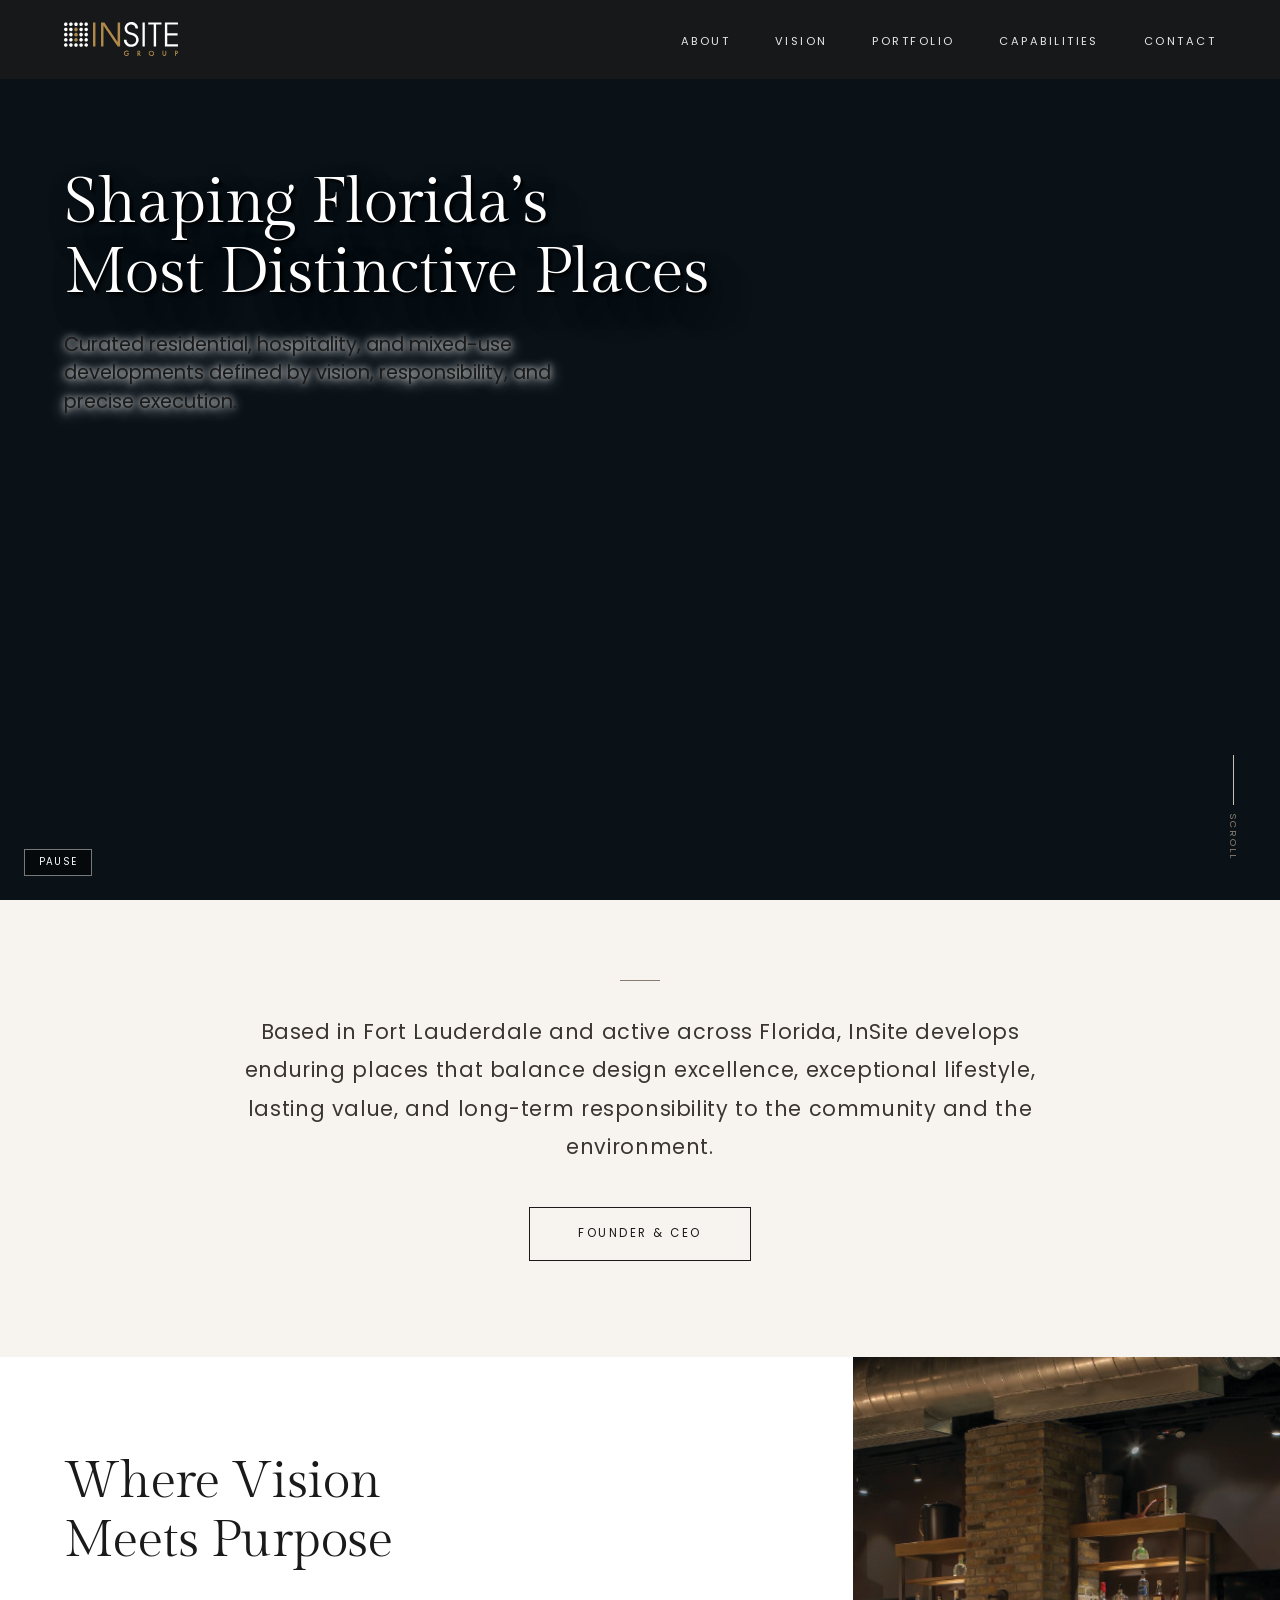
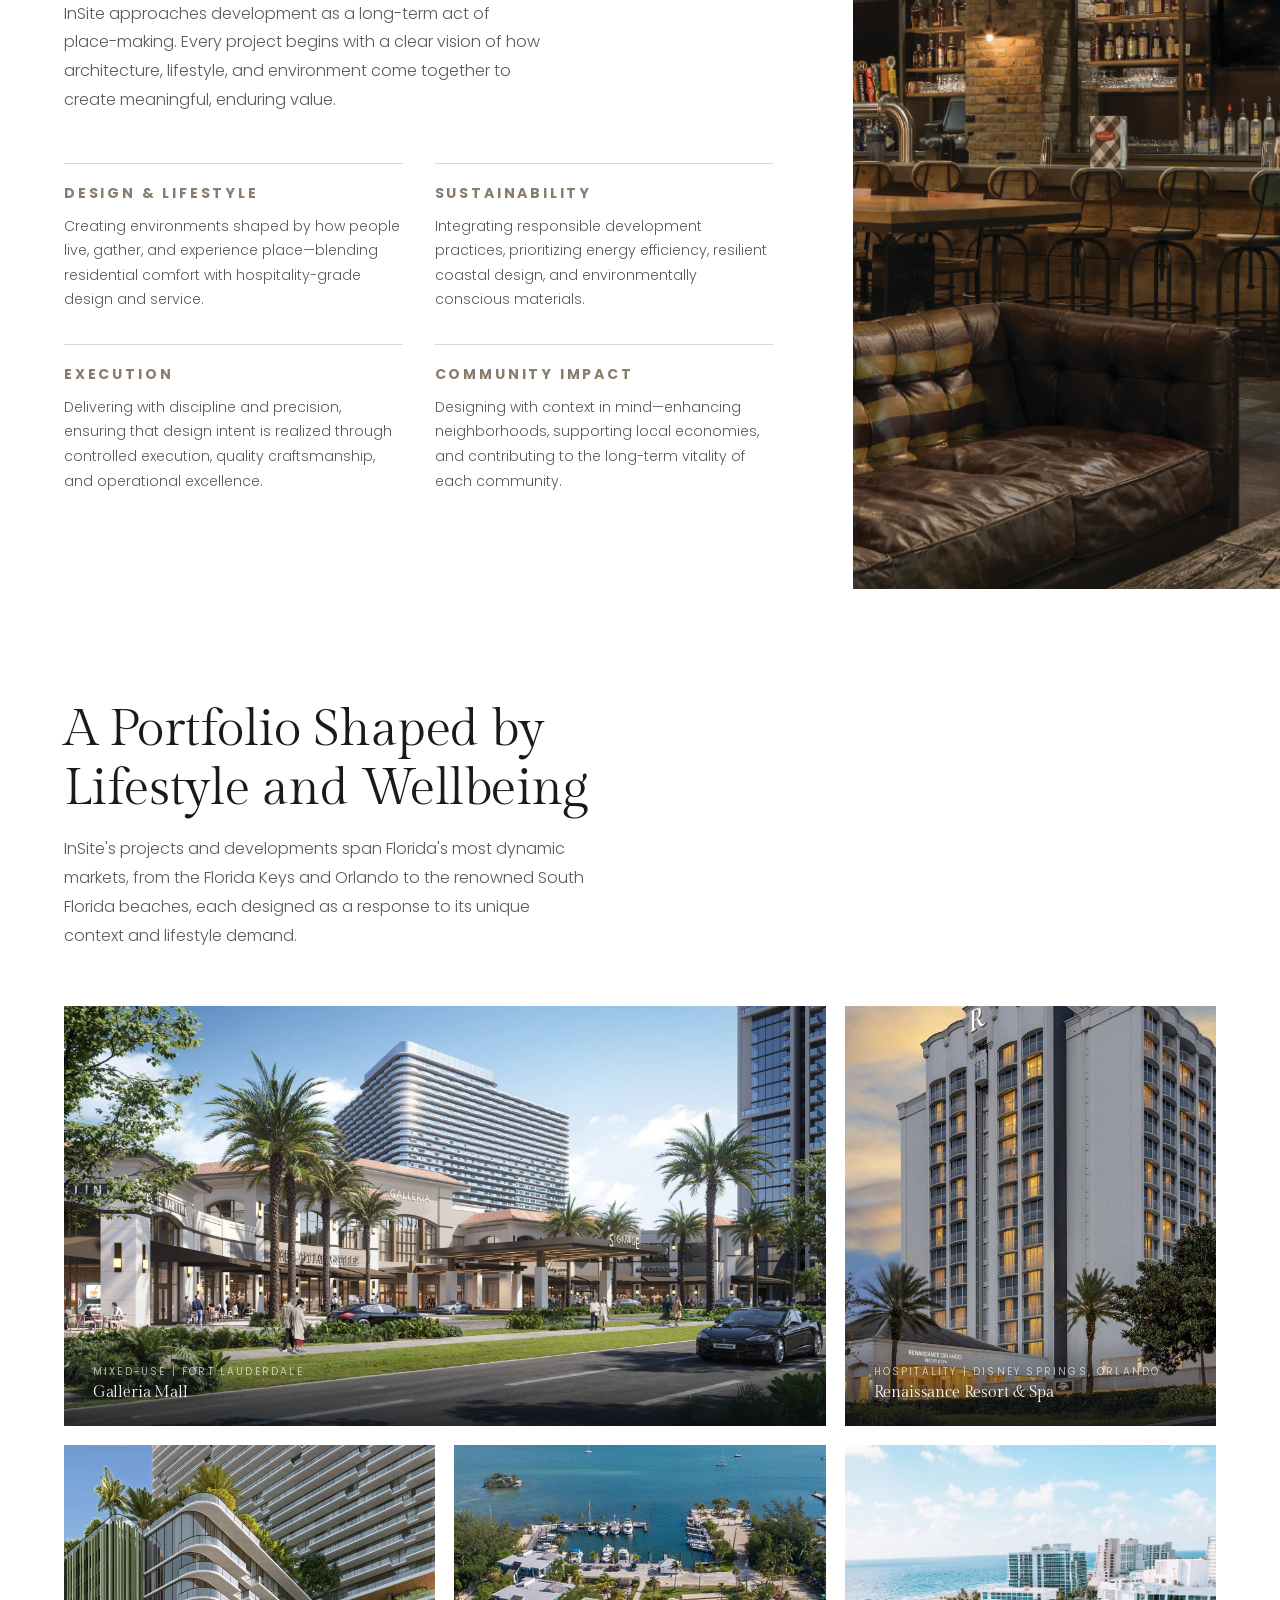
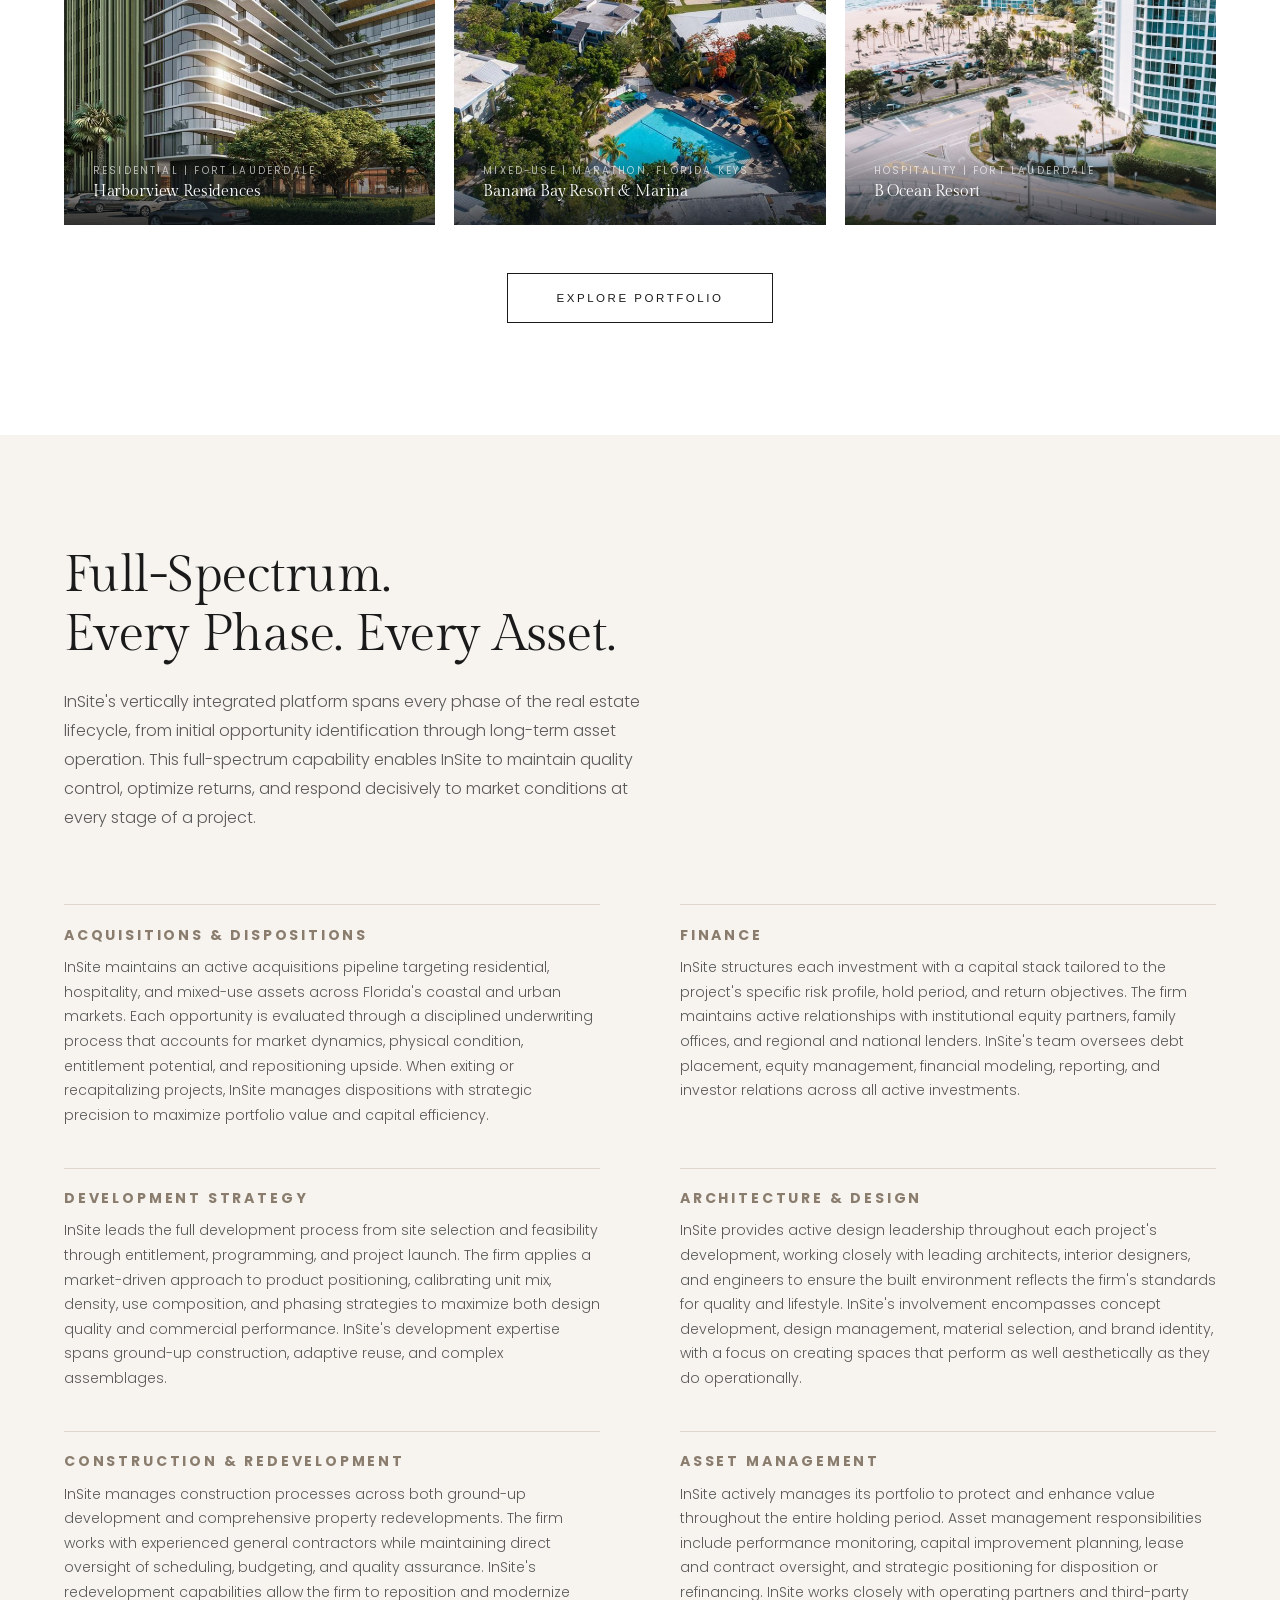
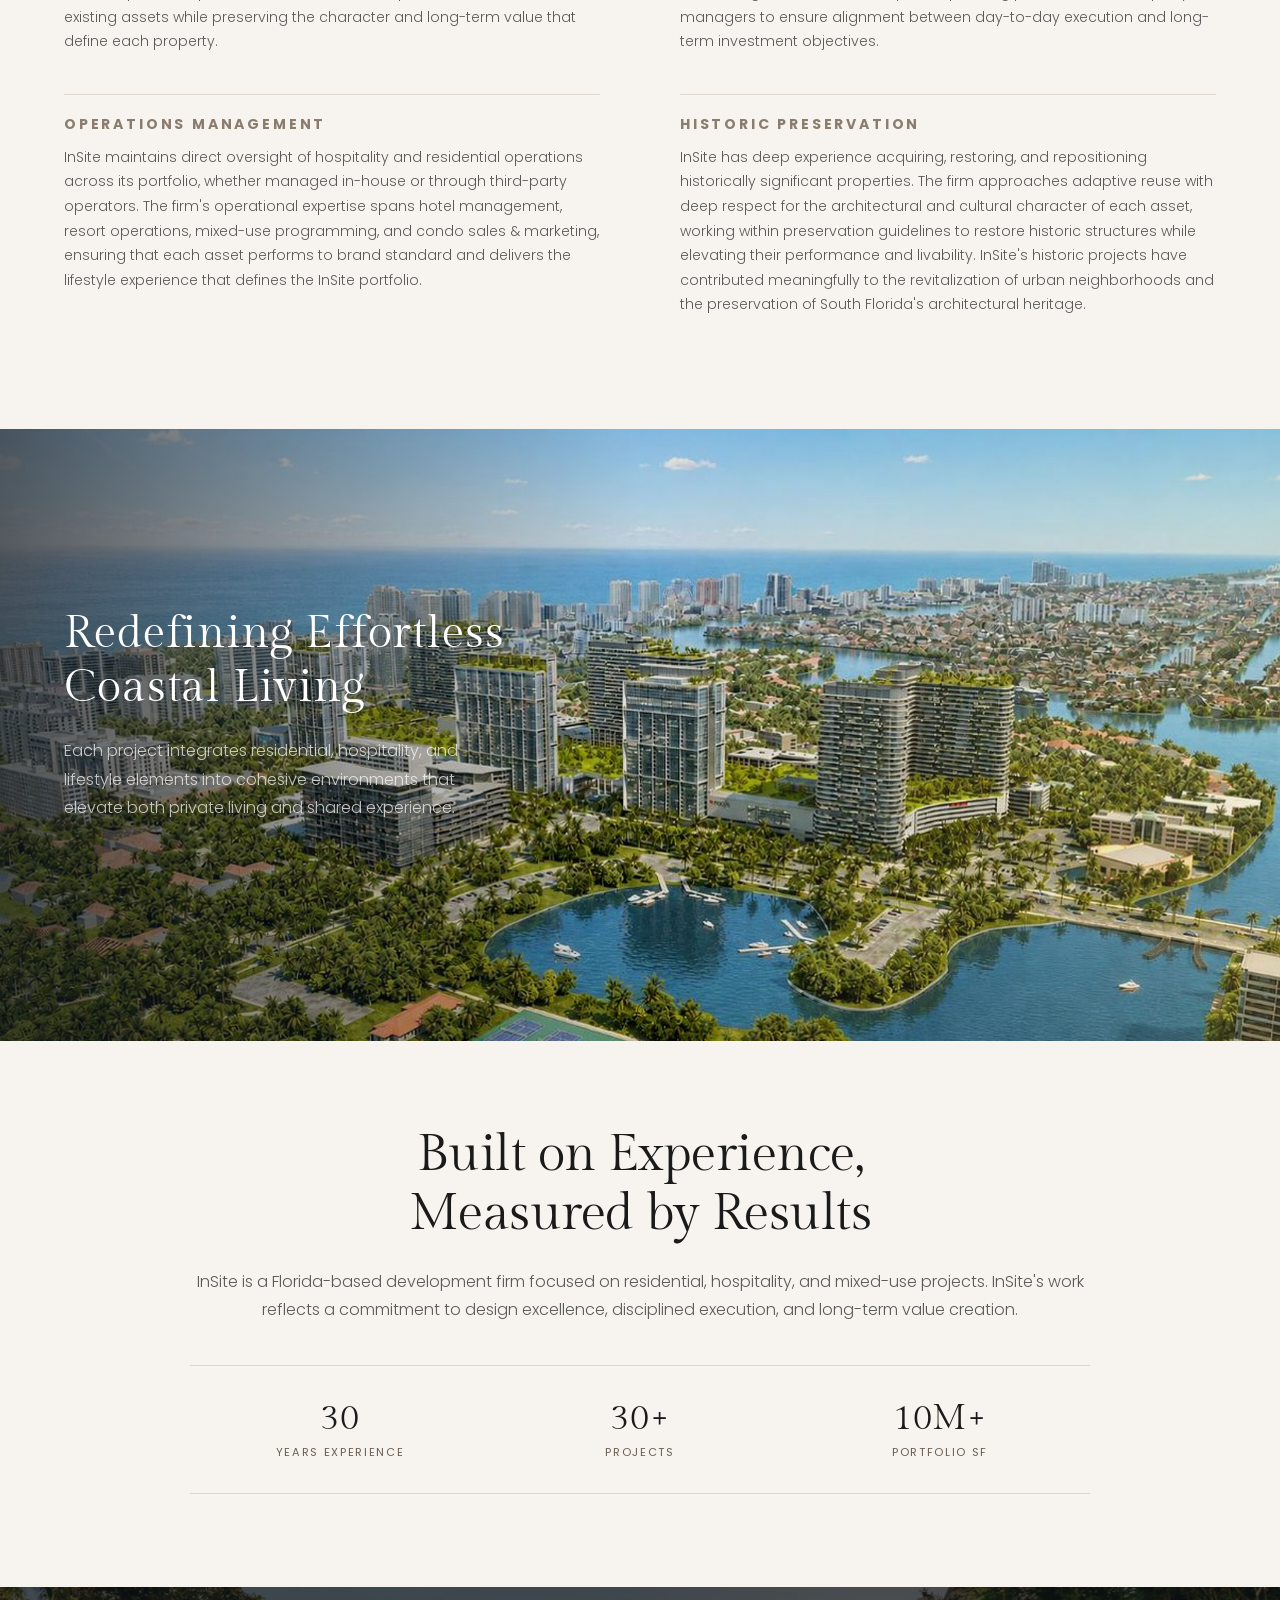
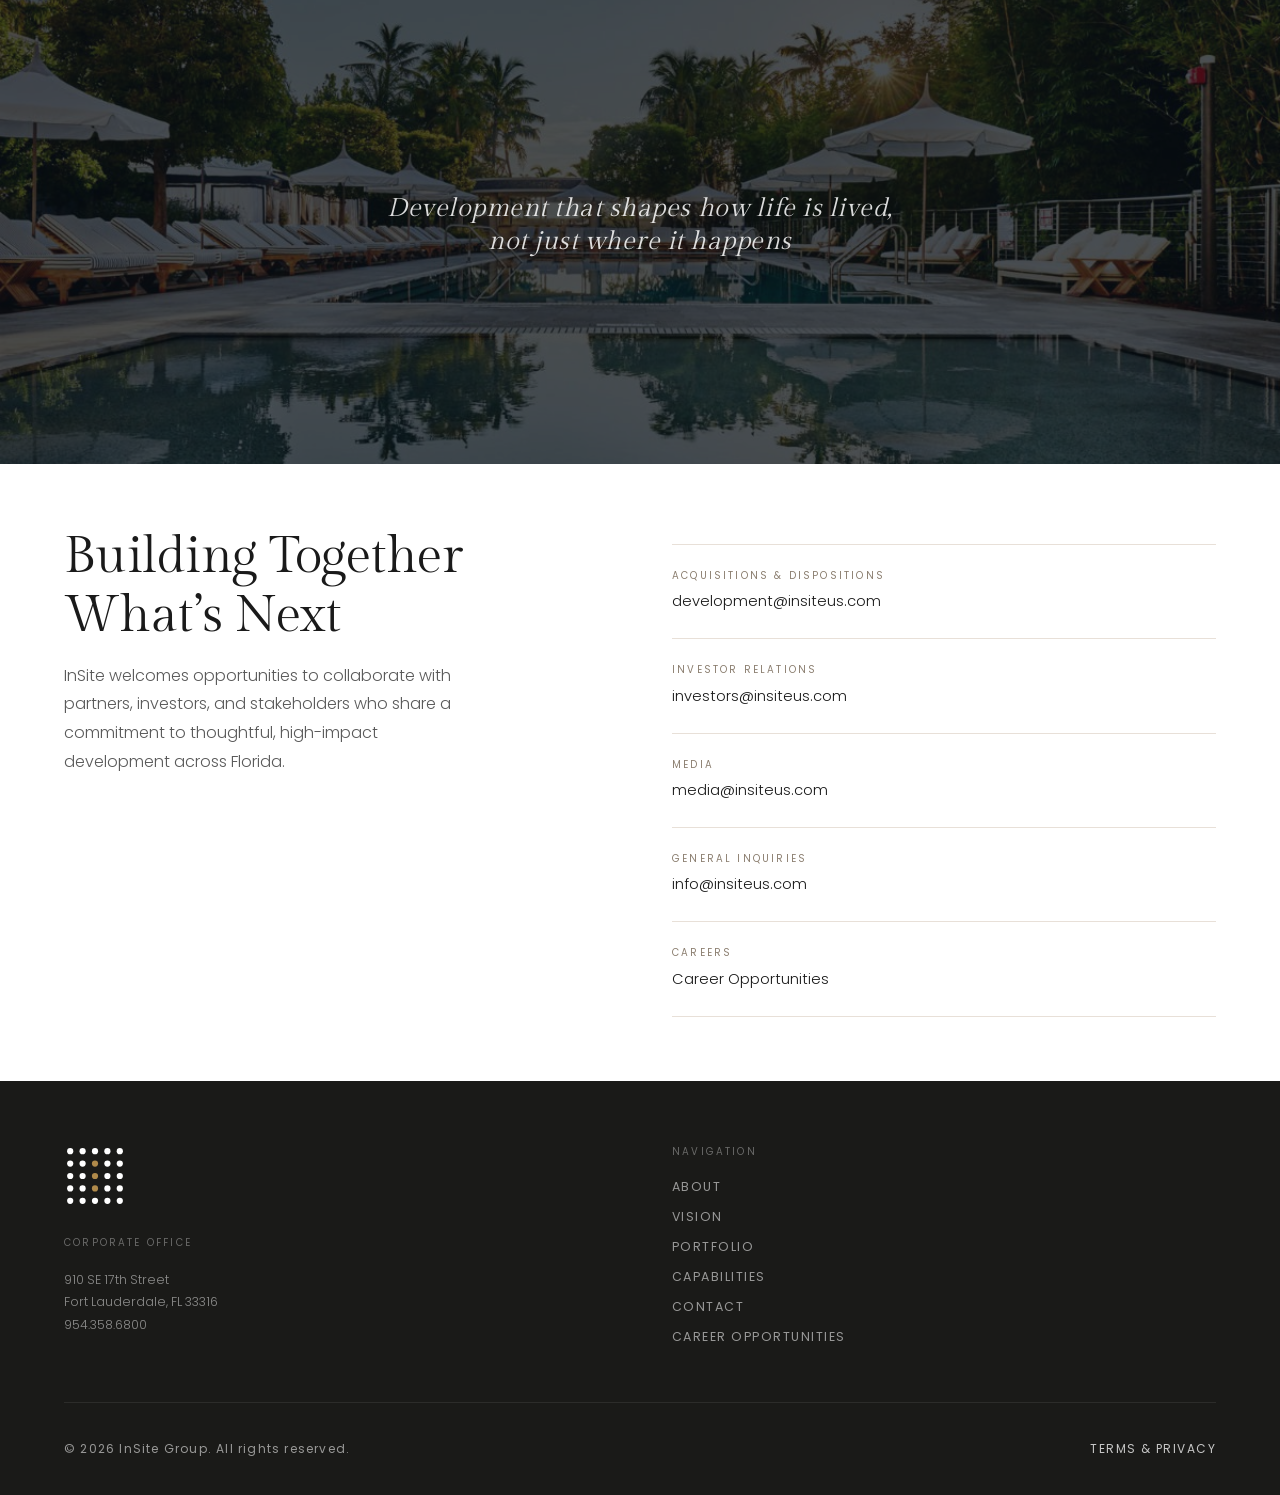
==== commit e6ba2ac4: "Crop Galleria image bottom 20%, adjust section height Co-Authored-By: Claude Sonnet 4.6 <noreply@ant" ====
--- a/index.html
+++ b/index.html
@@ -582,7 +582,7 @@
     ═══════════════════════════════════════════════════════════ */
     #featured {
       position: relative;
-      min-height: 85vh;
+      min-height: 68vh;
       display: flex;
       align-items: center;
     }
@@ -1048,7 +1048,7 @@
       .portfolio-tile:first-child { grid-column: span 1; }
       .portfolio-tile img { height: 260px !important; }
 
-      #featured { min-height: 55vh; }
+      #featured { min-height: 44vh; }
       .featured-content { padding: 3rem 1.5rem; }
       #featured br { display: none; }
 
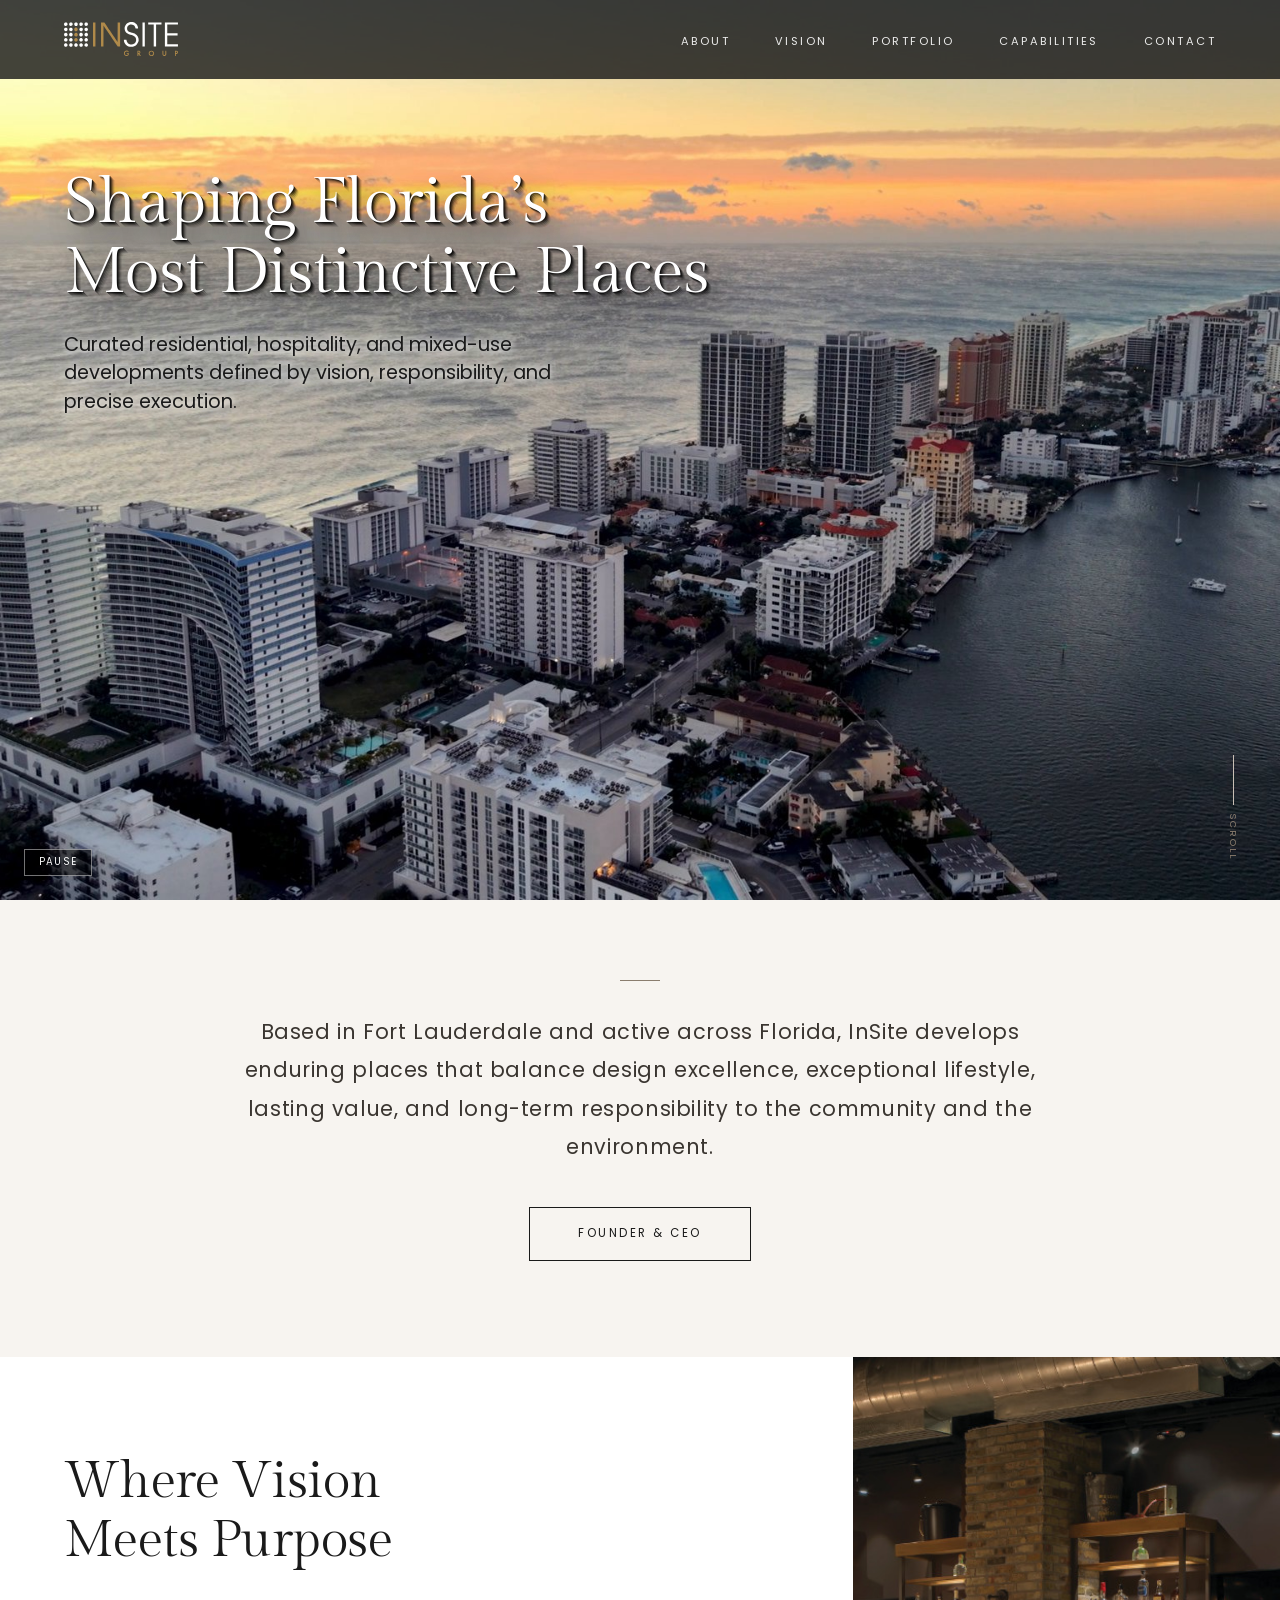
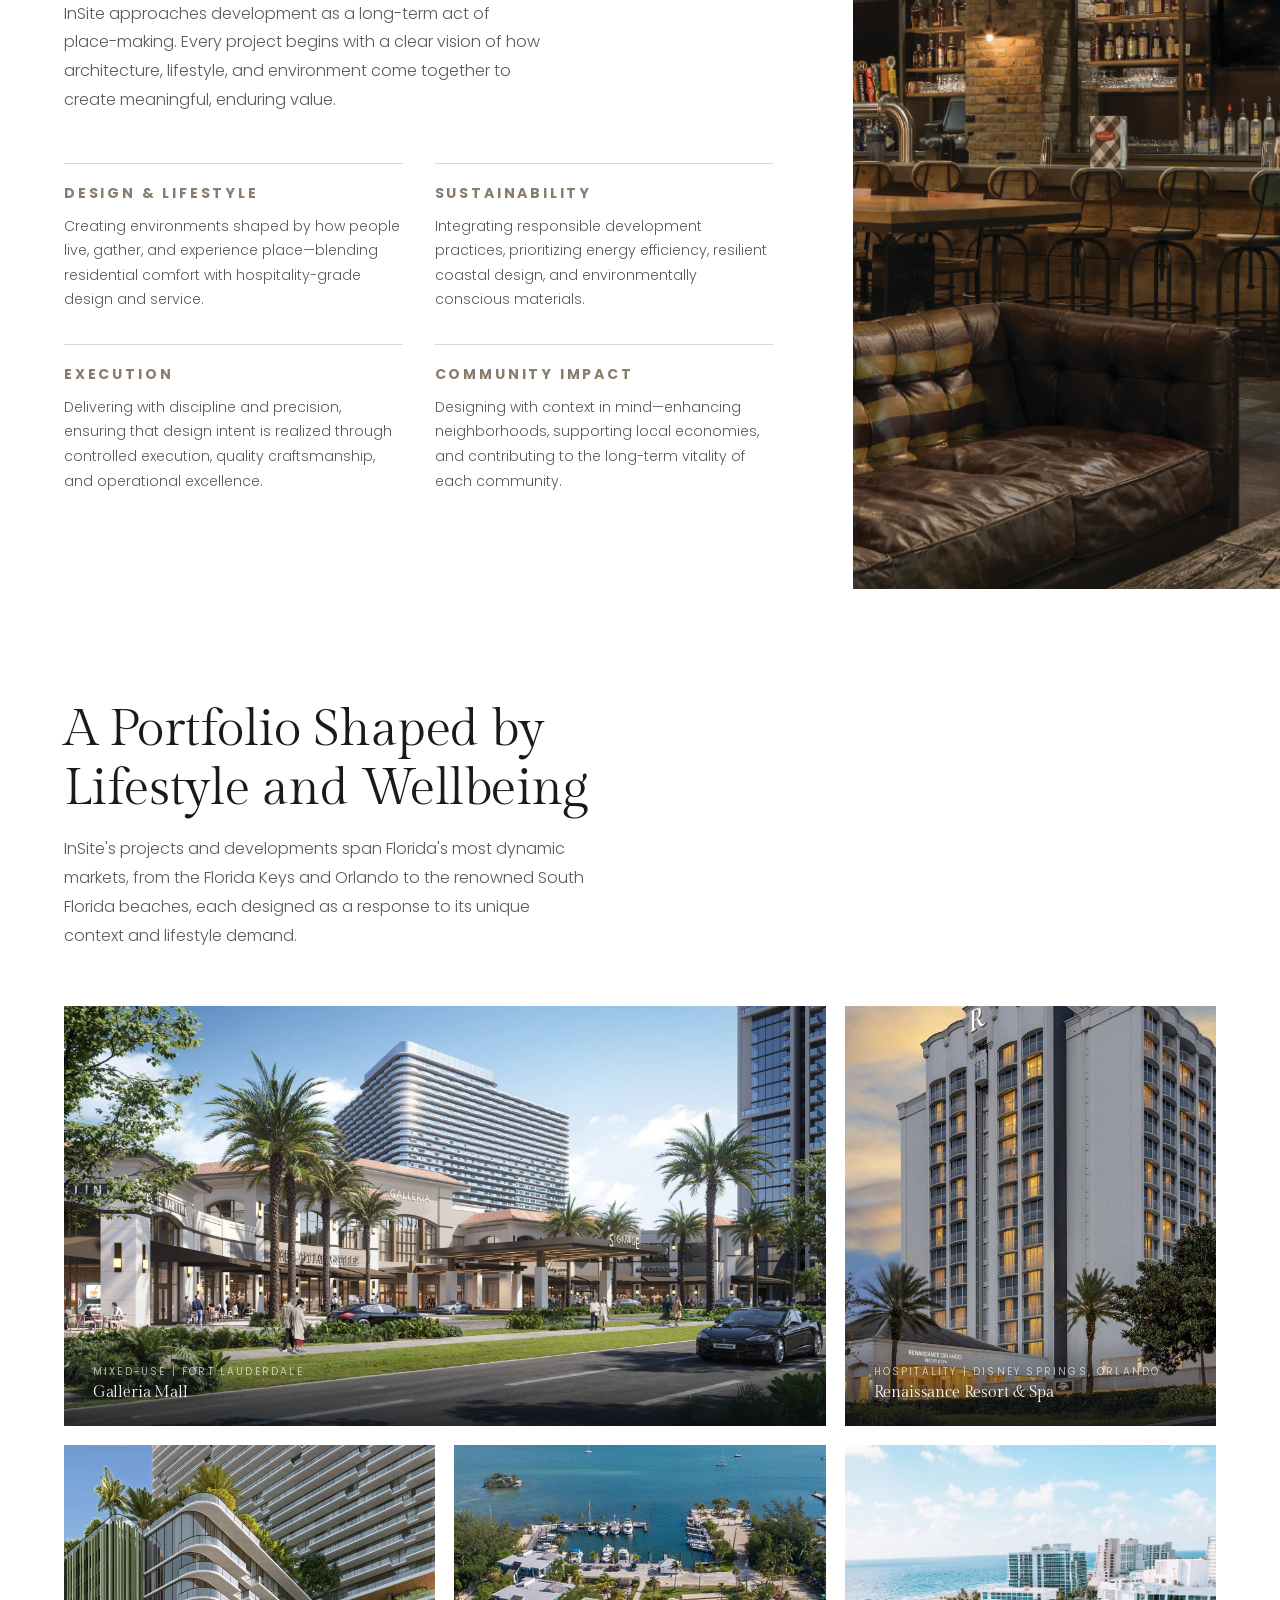
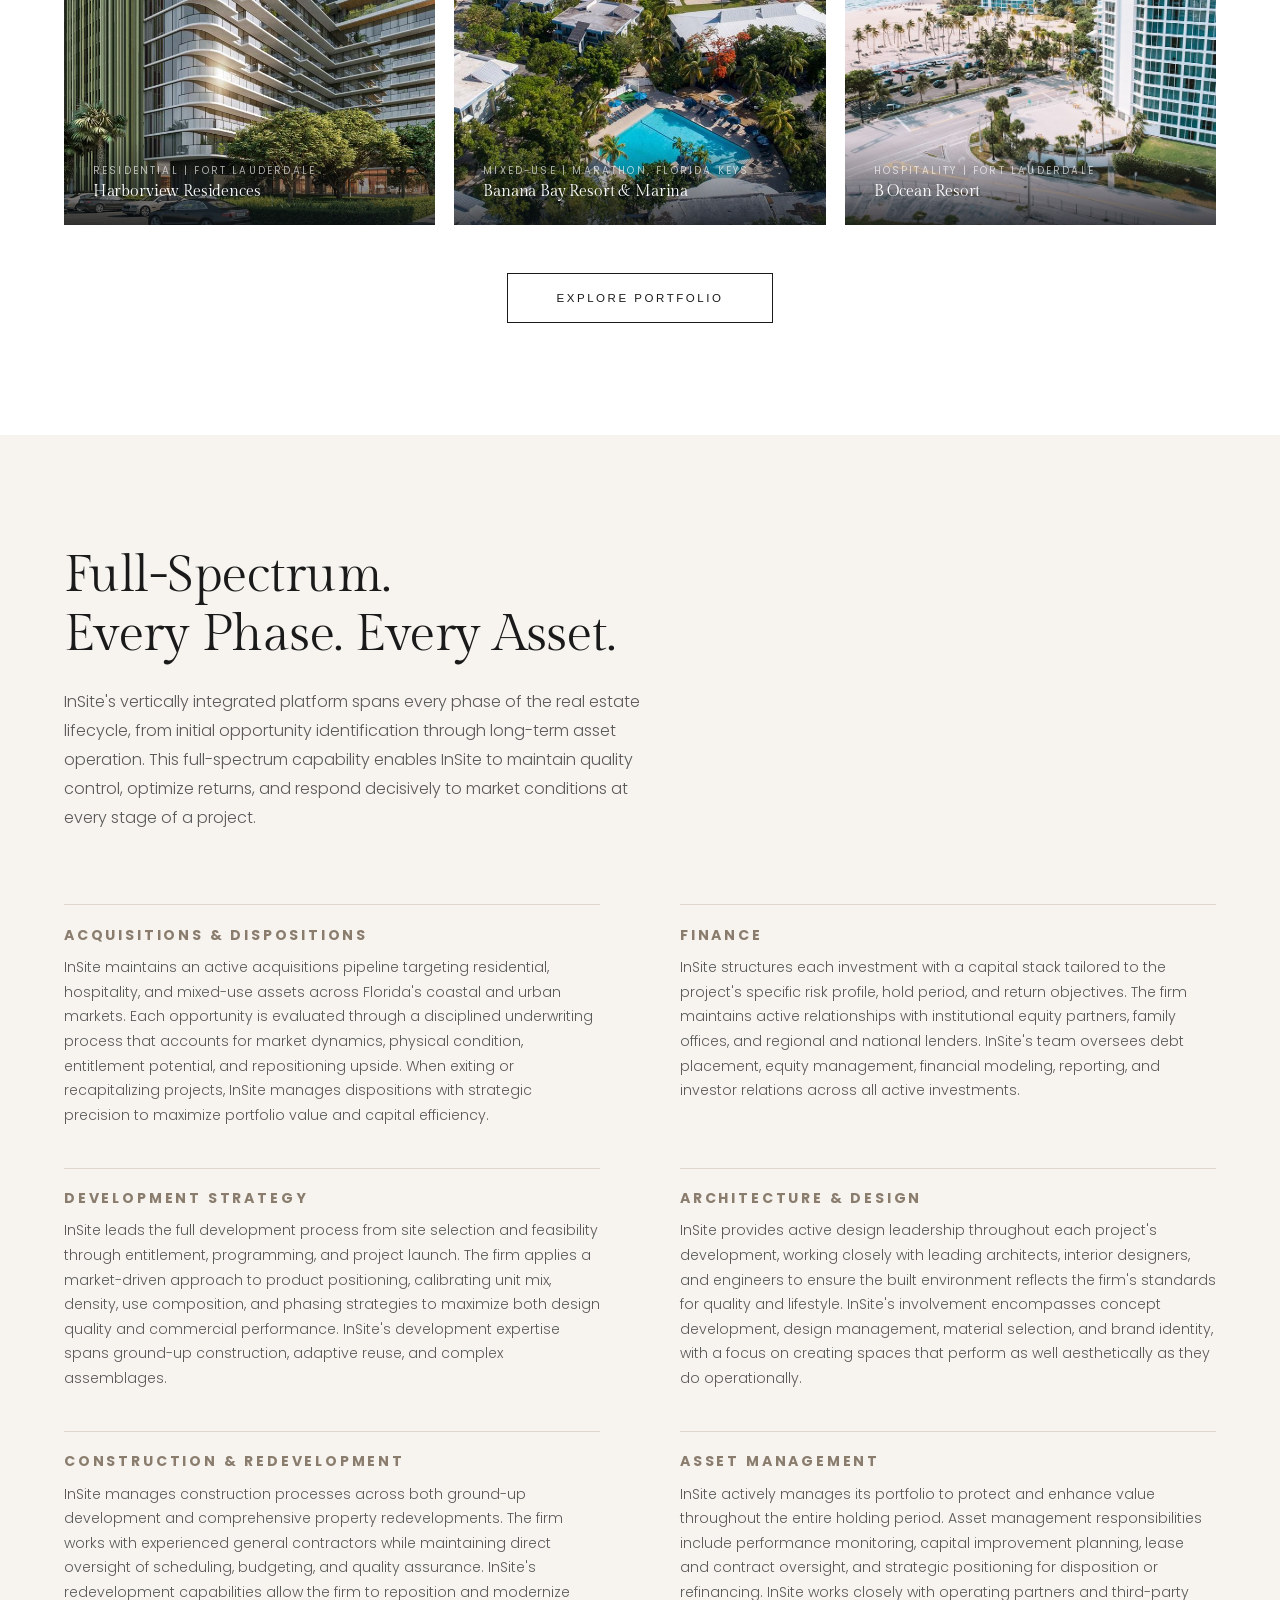
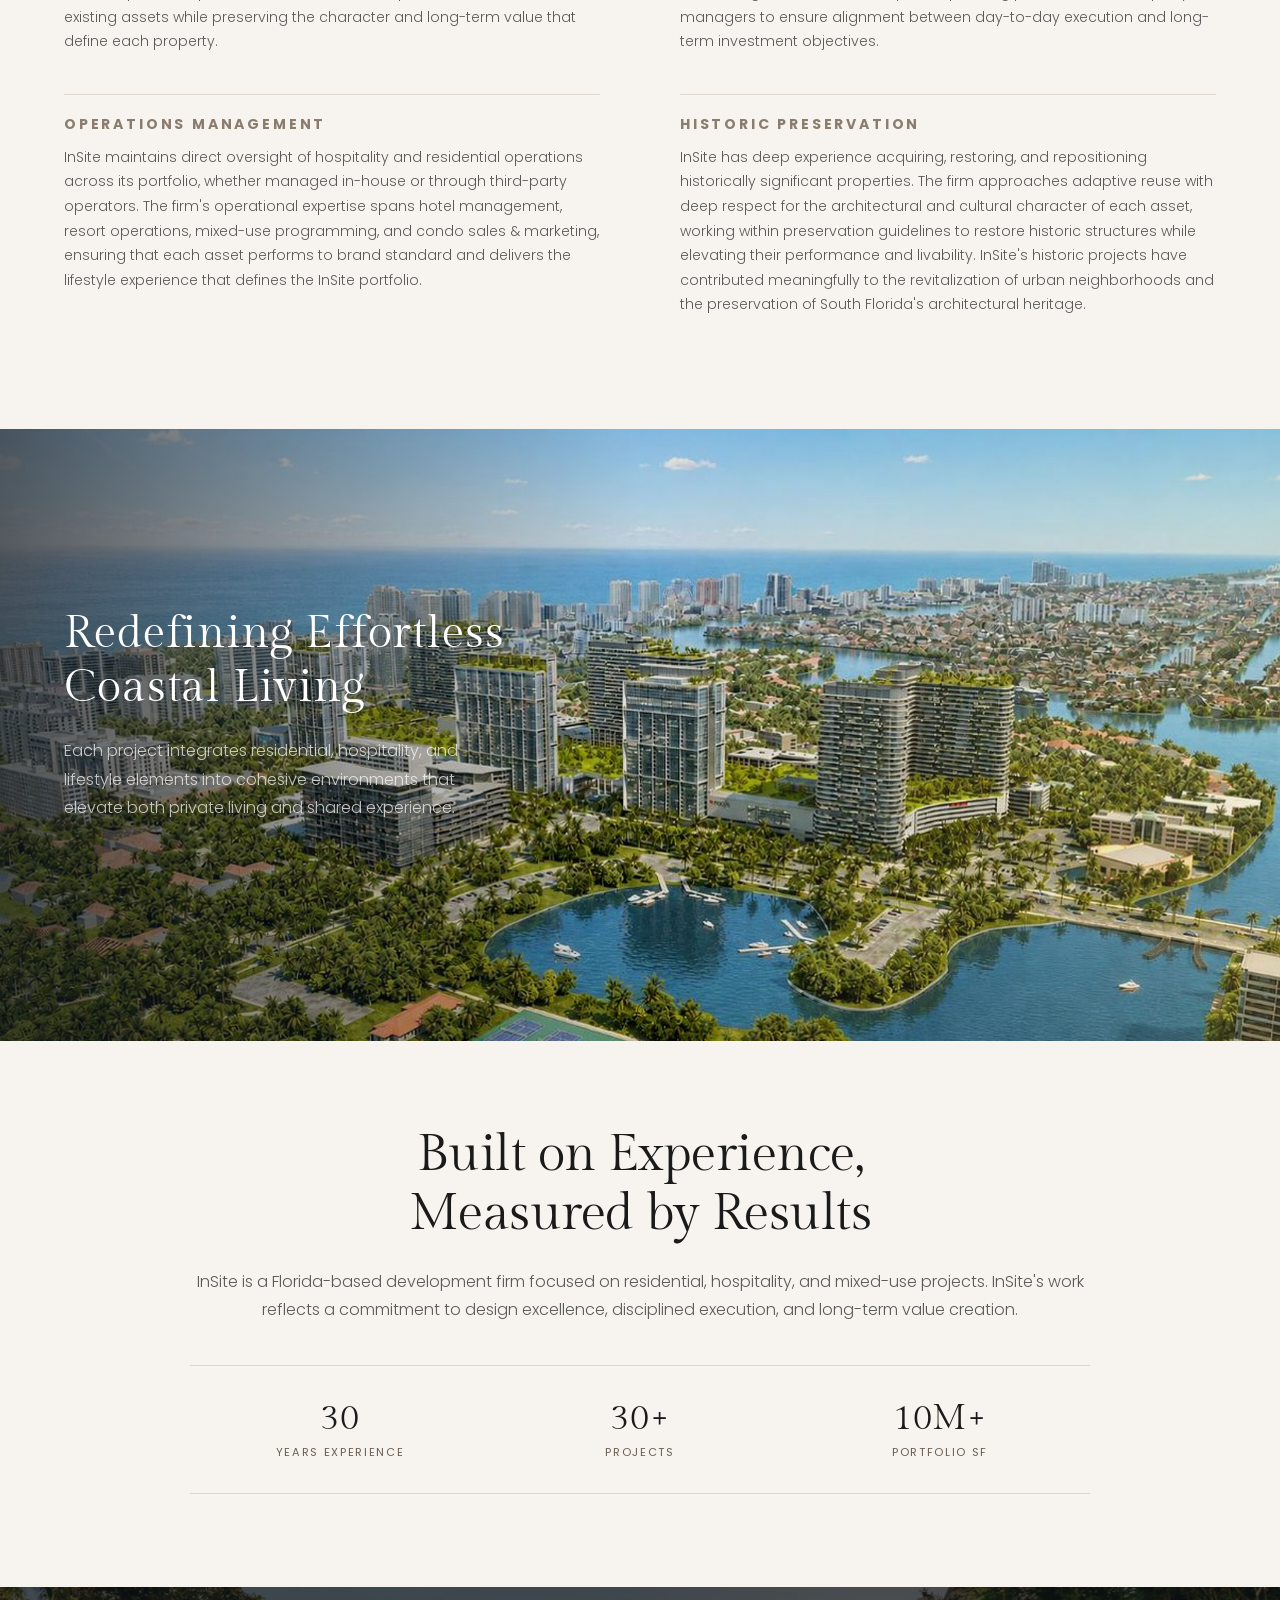
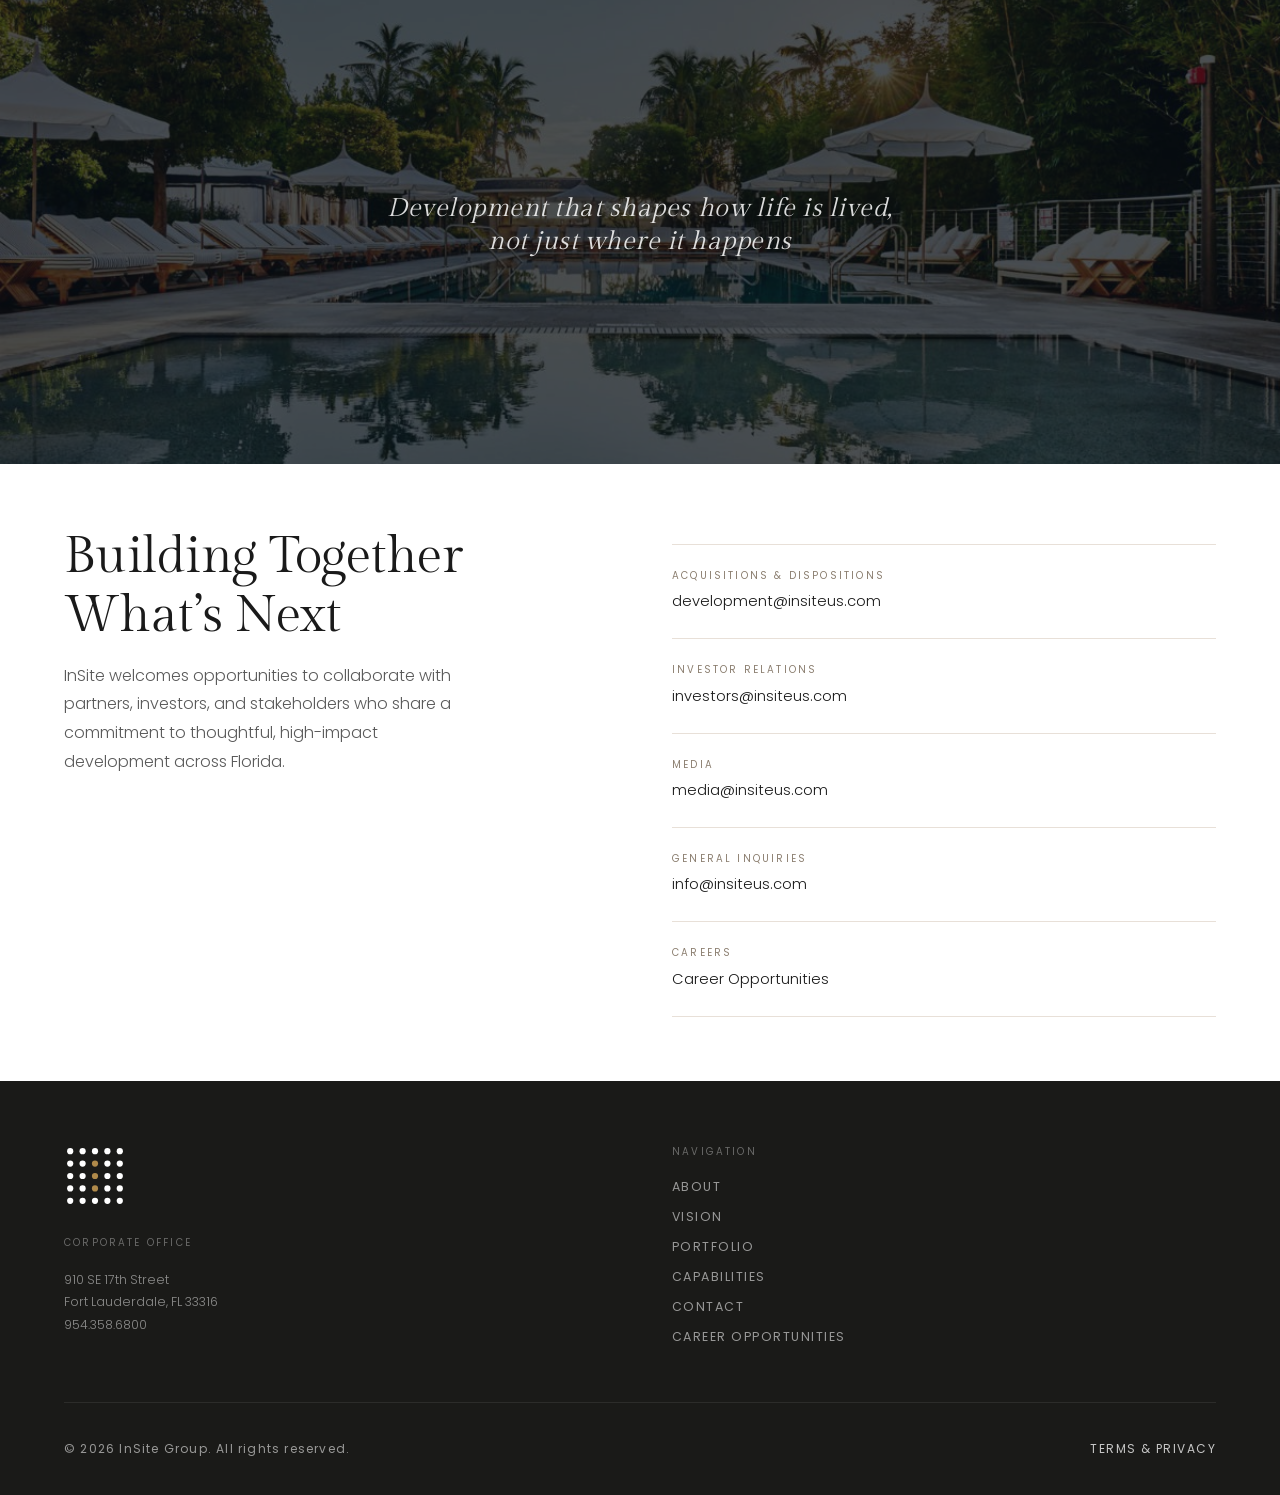
==== commit 67740000: "Show hero poster instantly via CSS background before video loads Co-Authored-By: Claude Sonnet 4.6 <" ====
--- a/index.html
+++ b/index.html
@@ -250,7 +250,7 @@
       position: absolute;
       inset: 0;
       overflow: hidden;
-      background: #0a1218;
+      background: url('images/hero-poster.jpg') center center / cover no-repeat;
     }
     .hero-video {
       position: absolute;
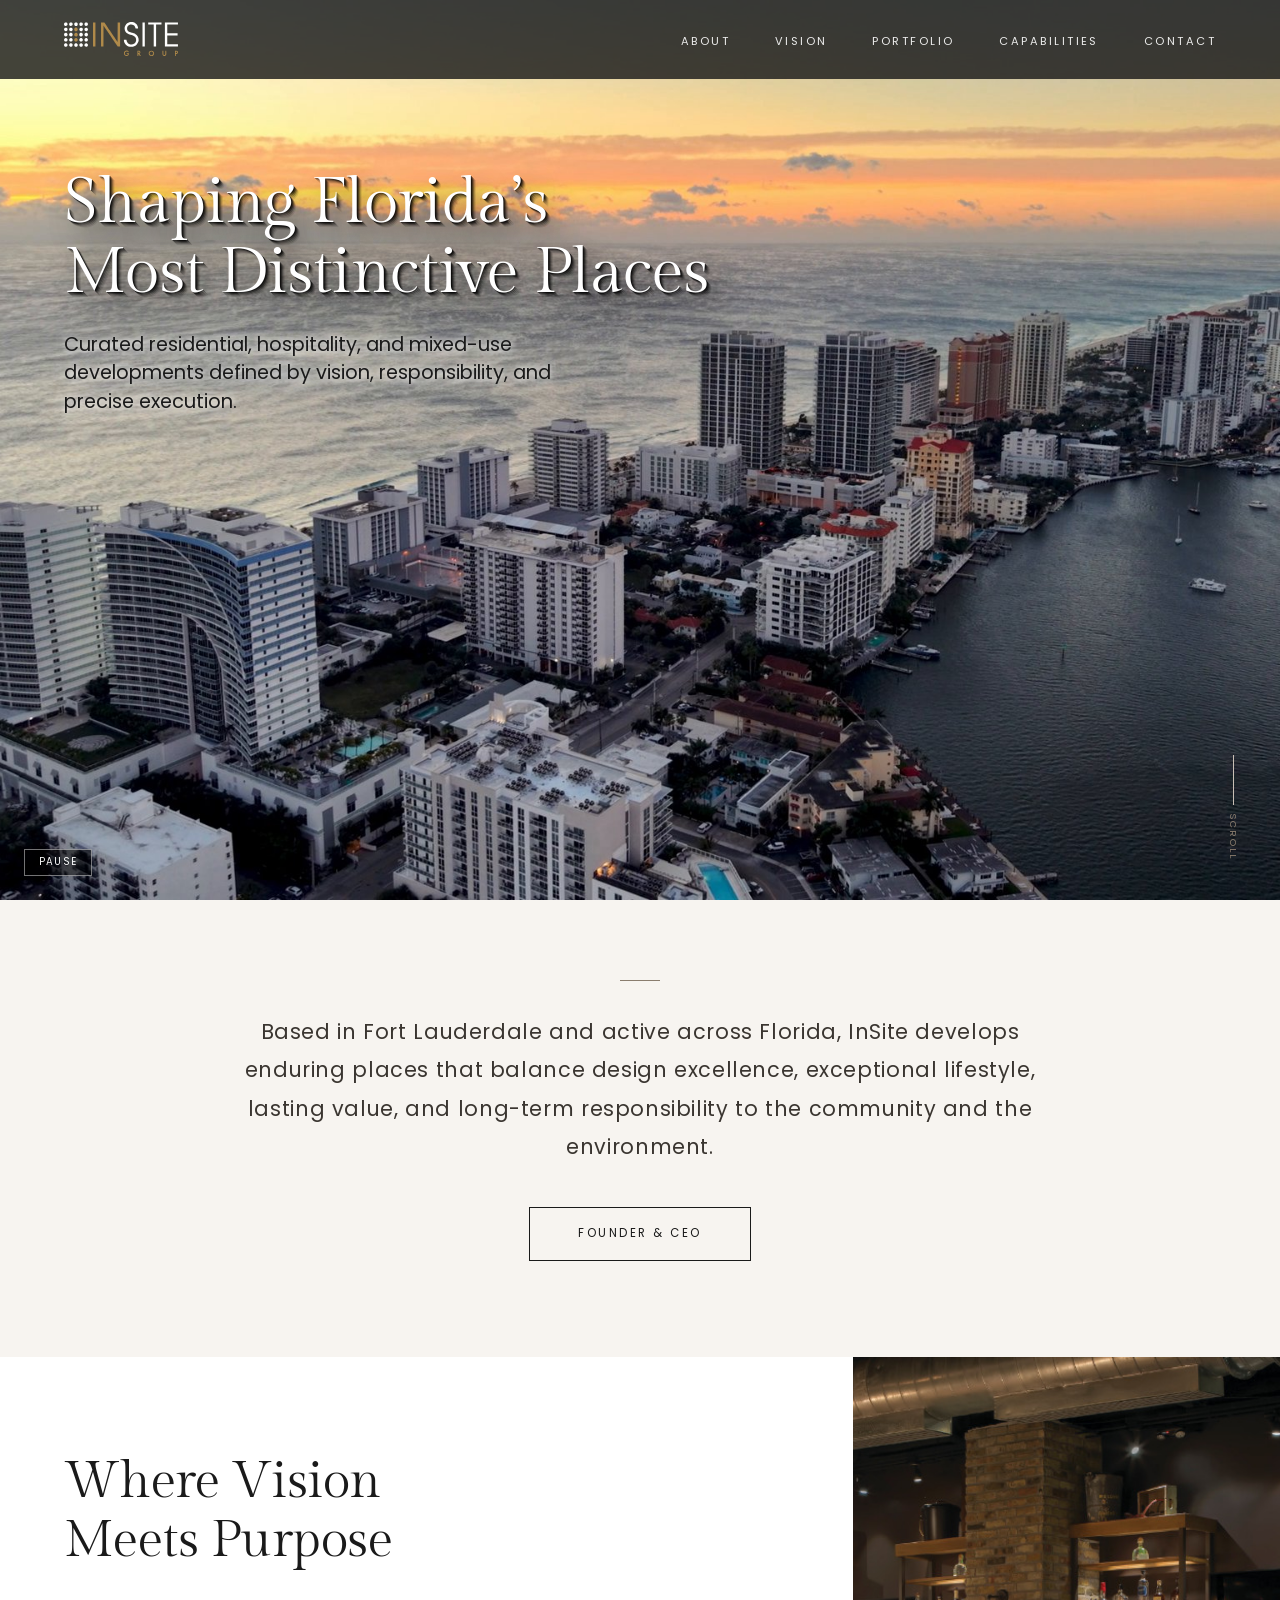
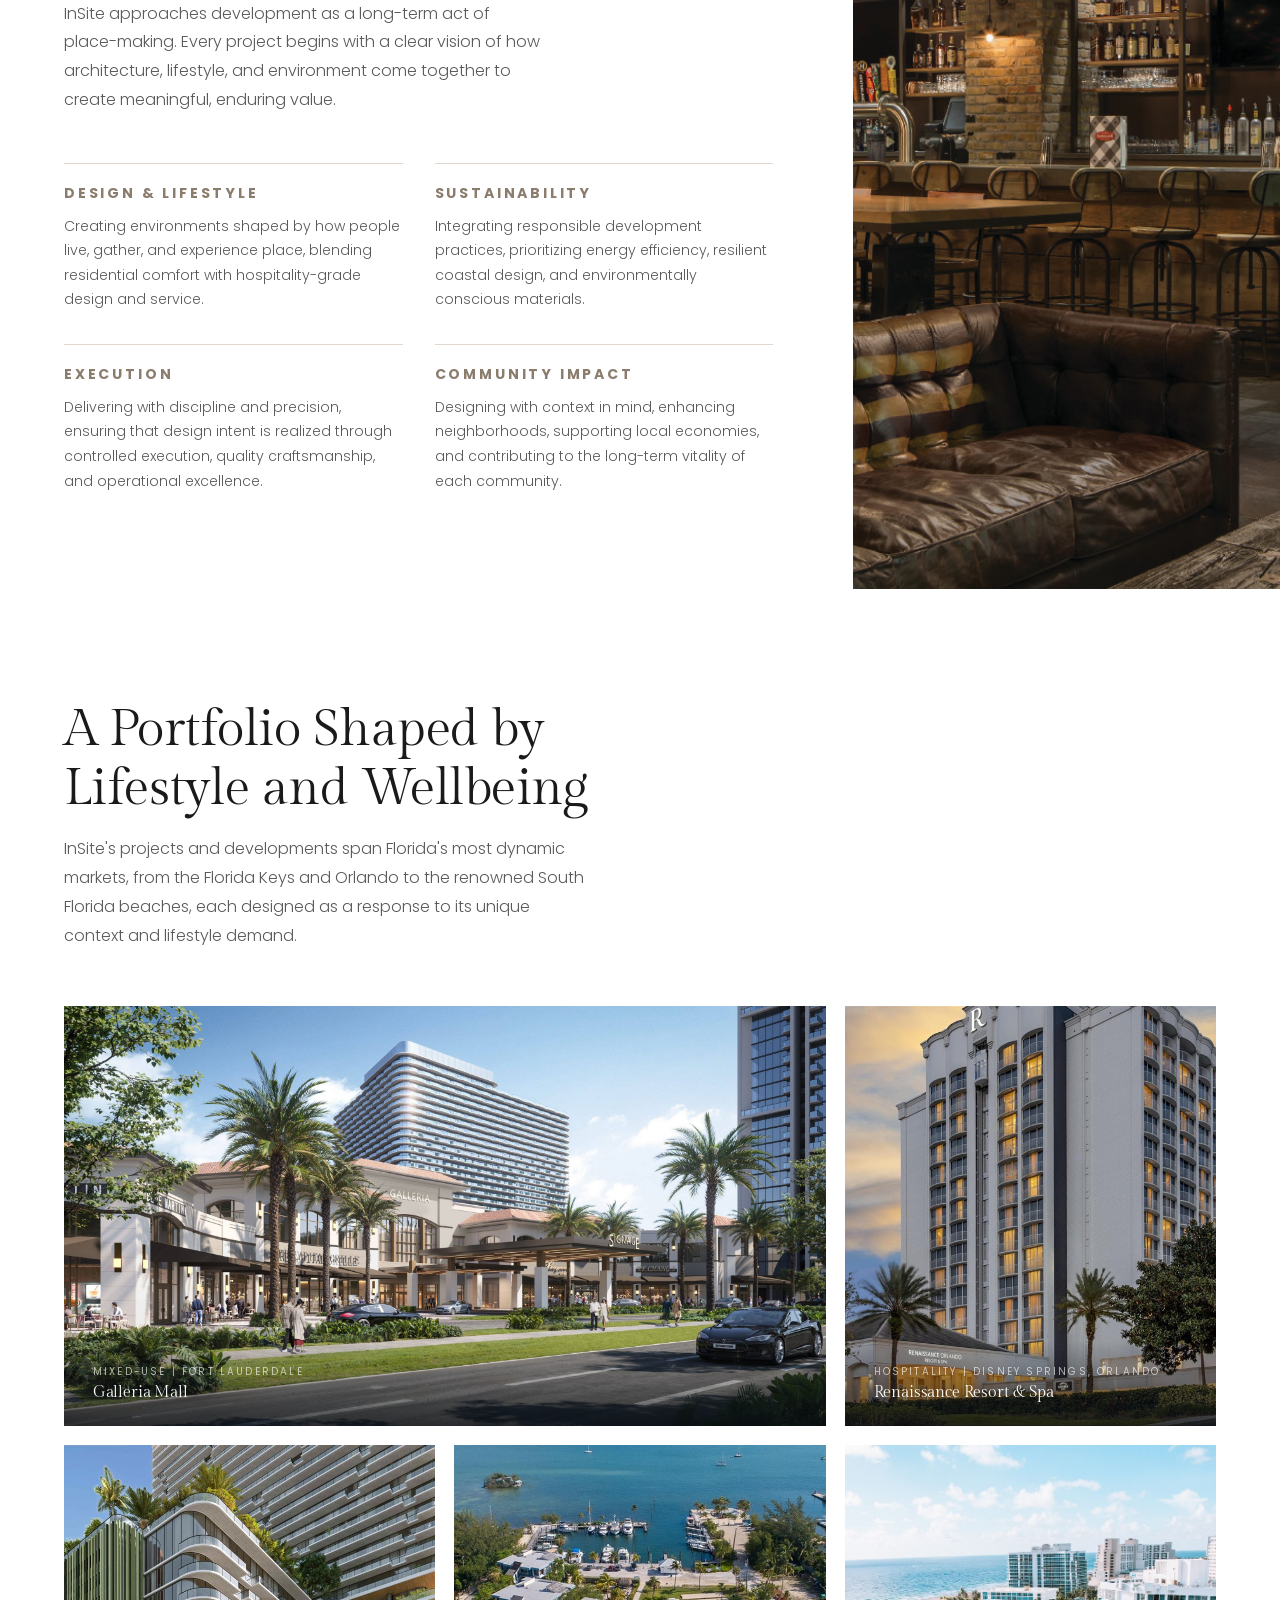
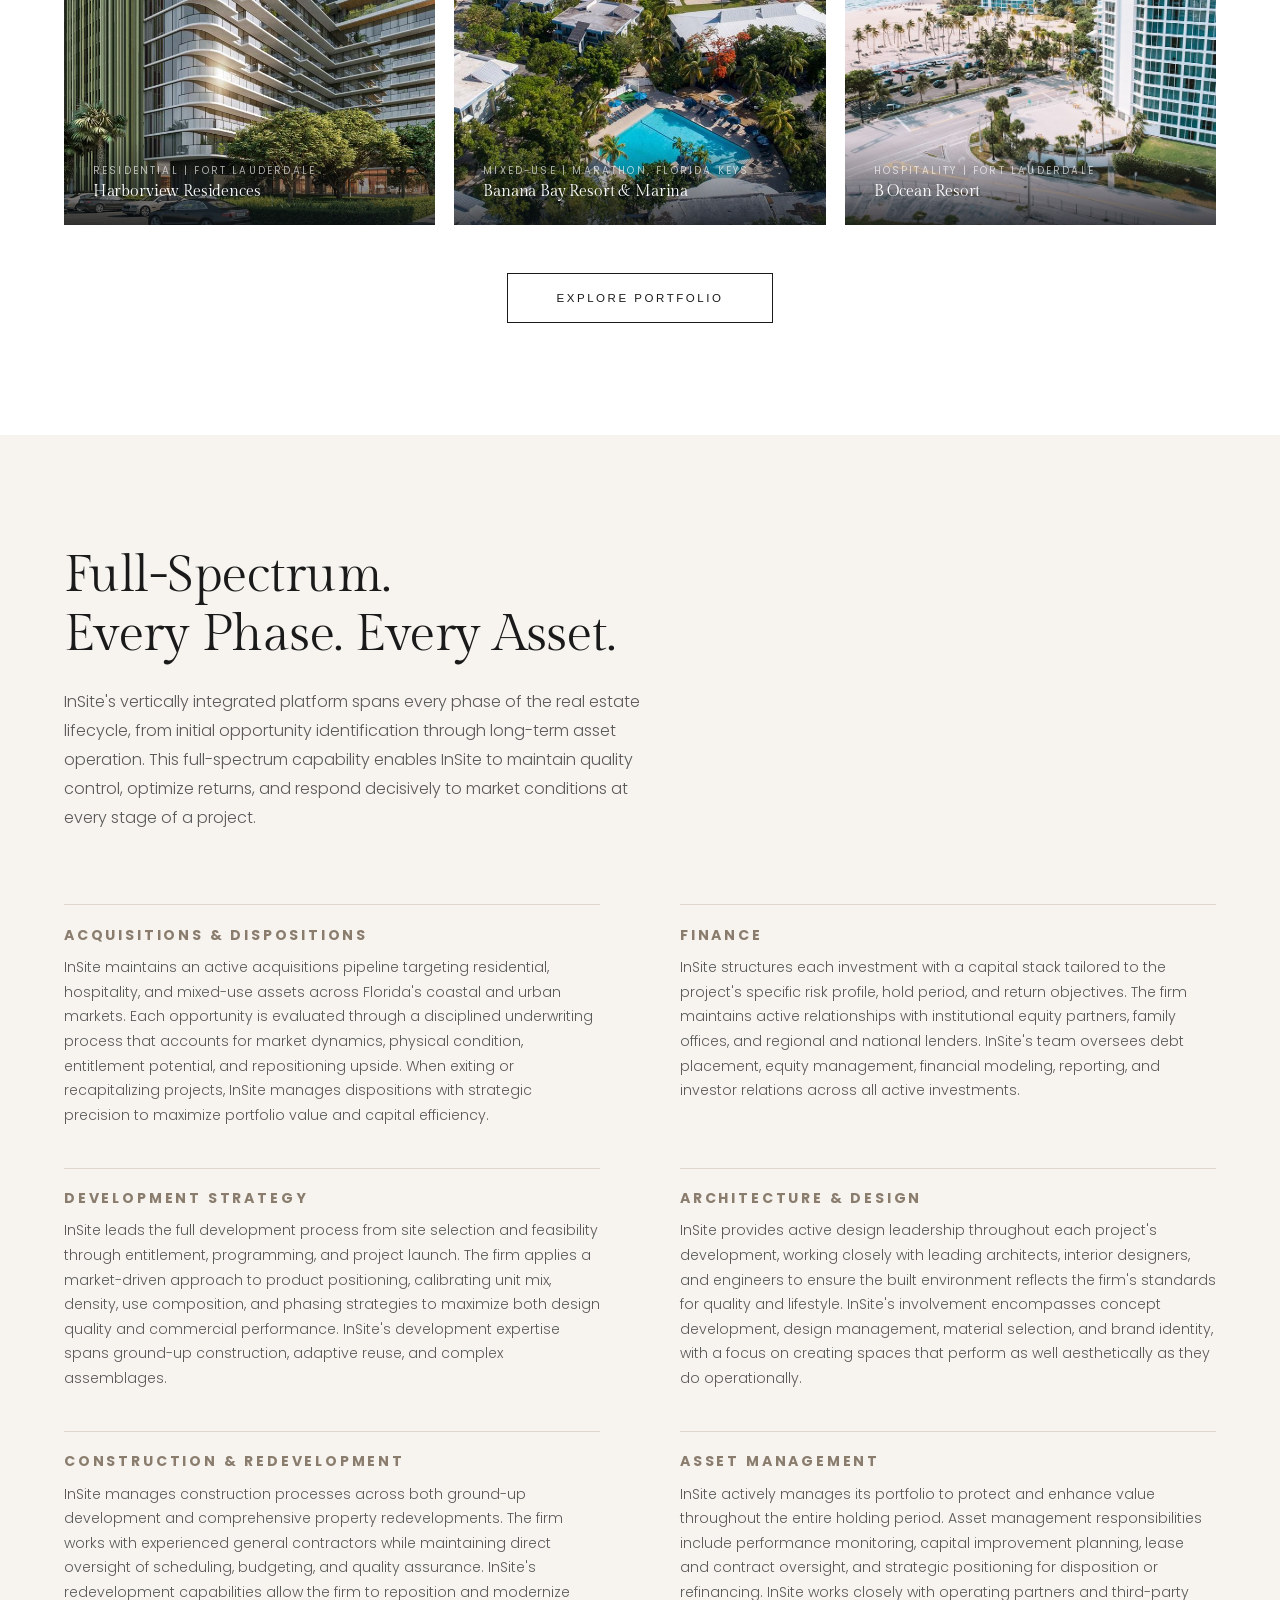
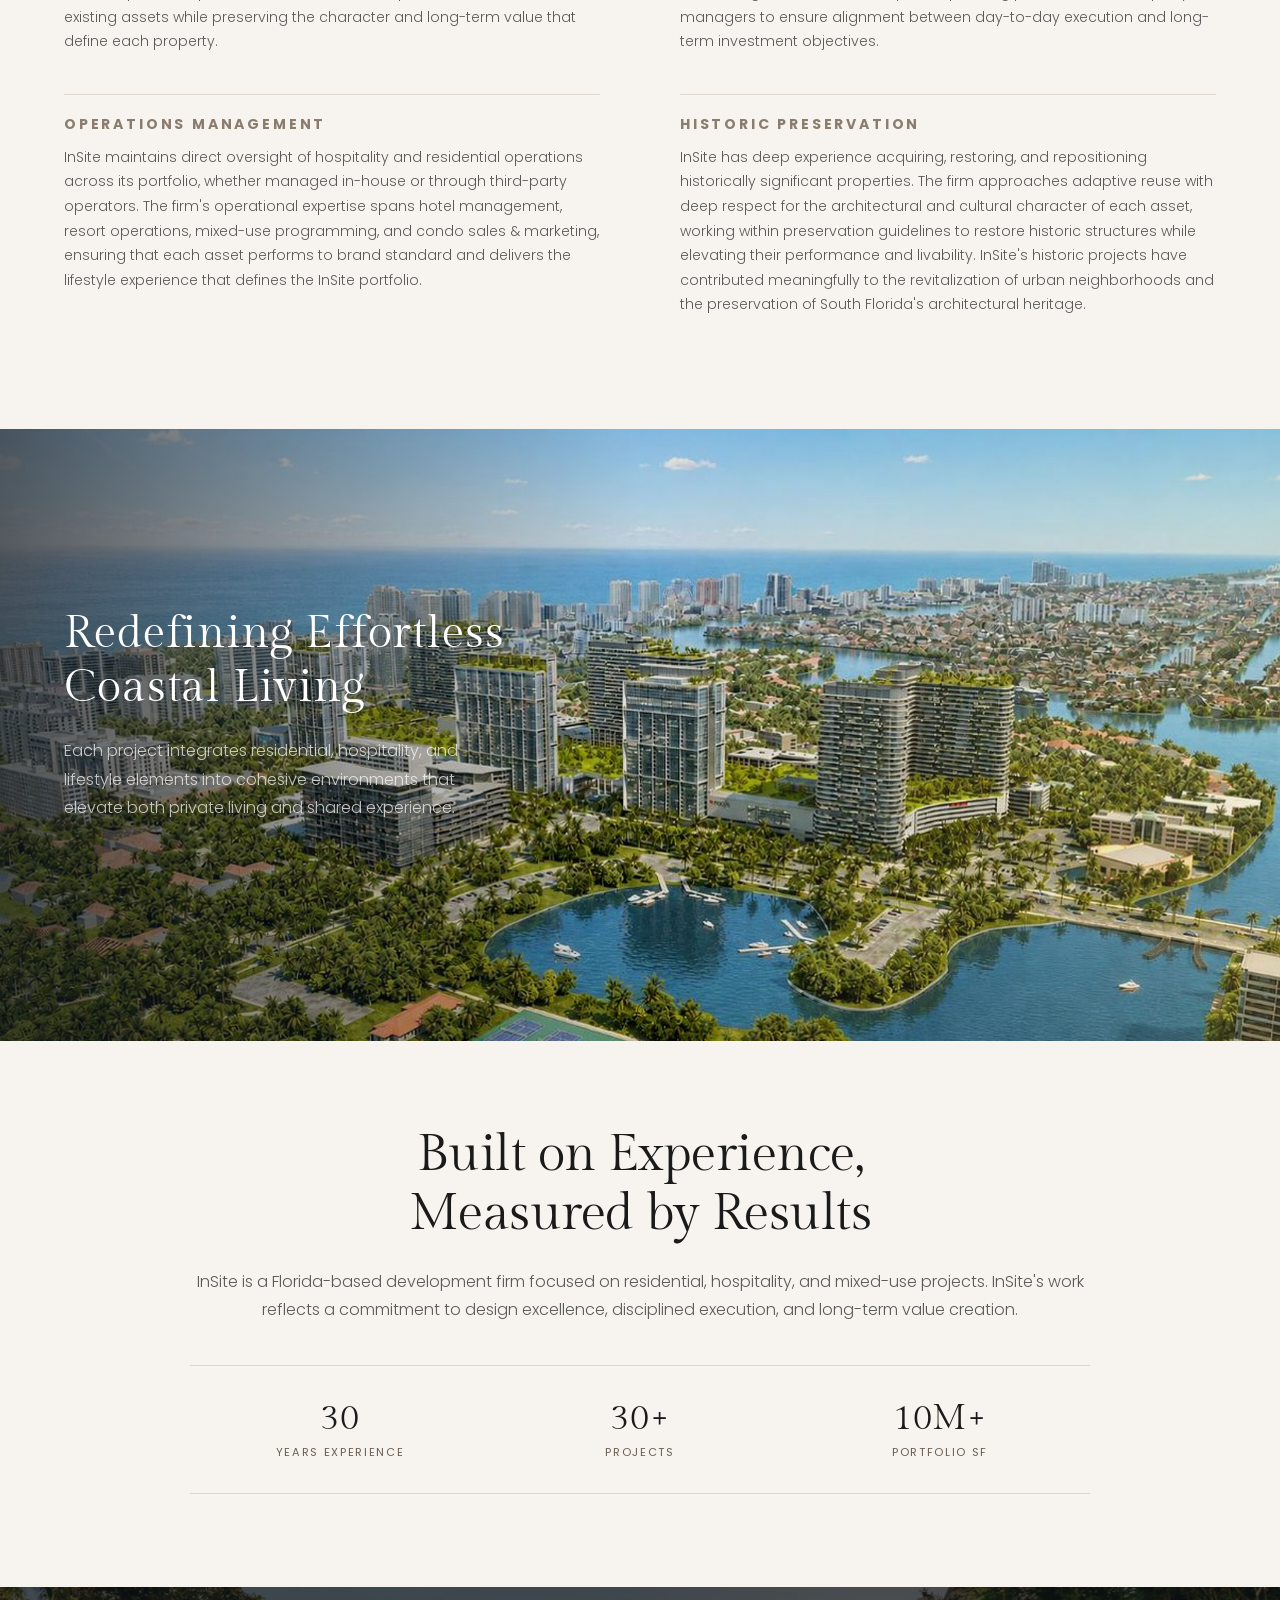
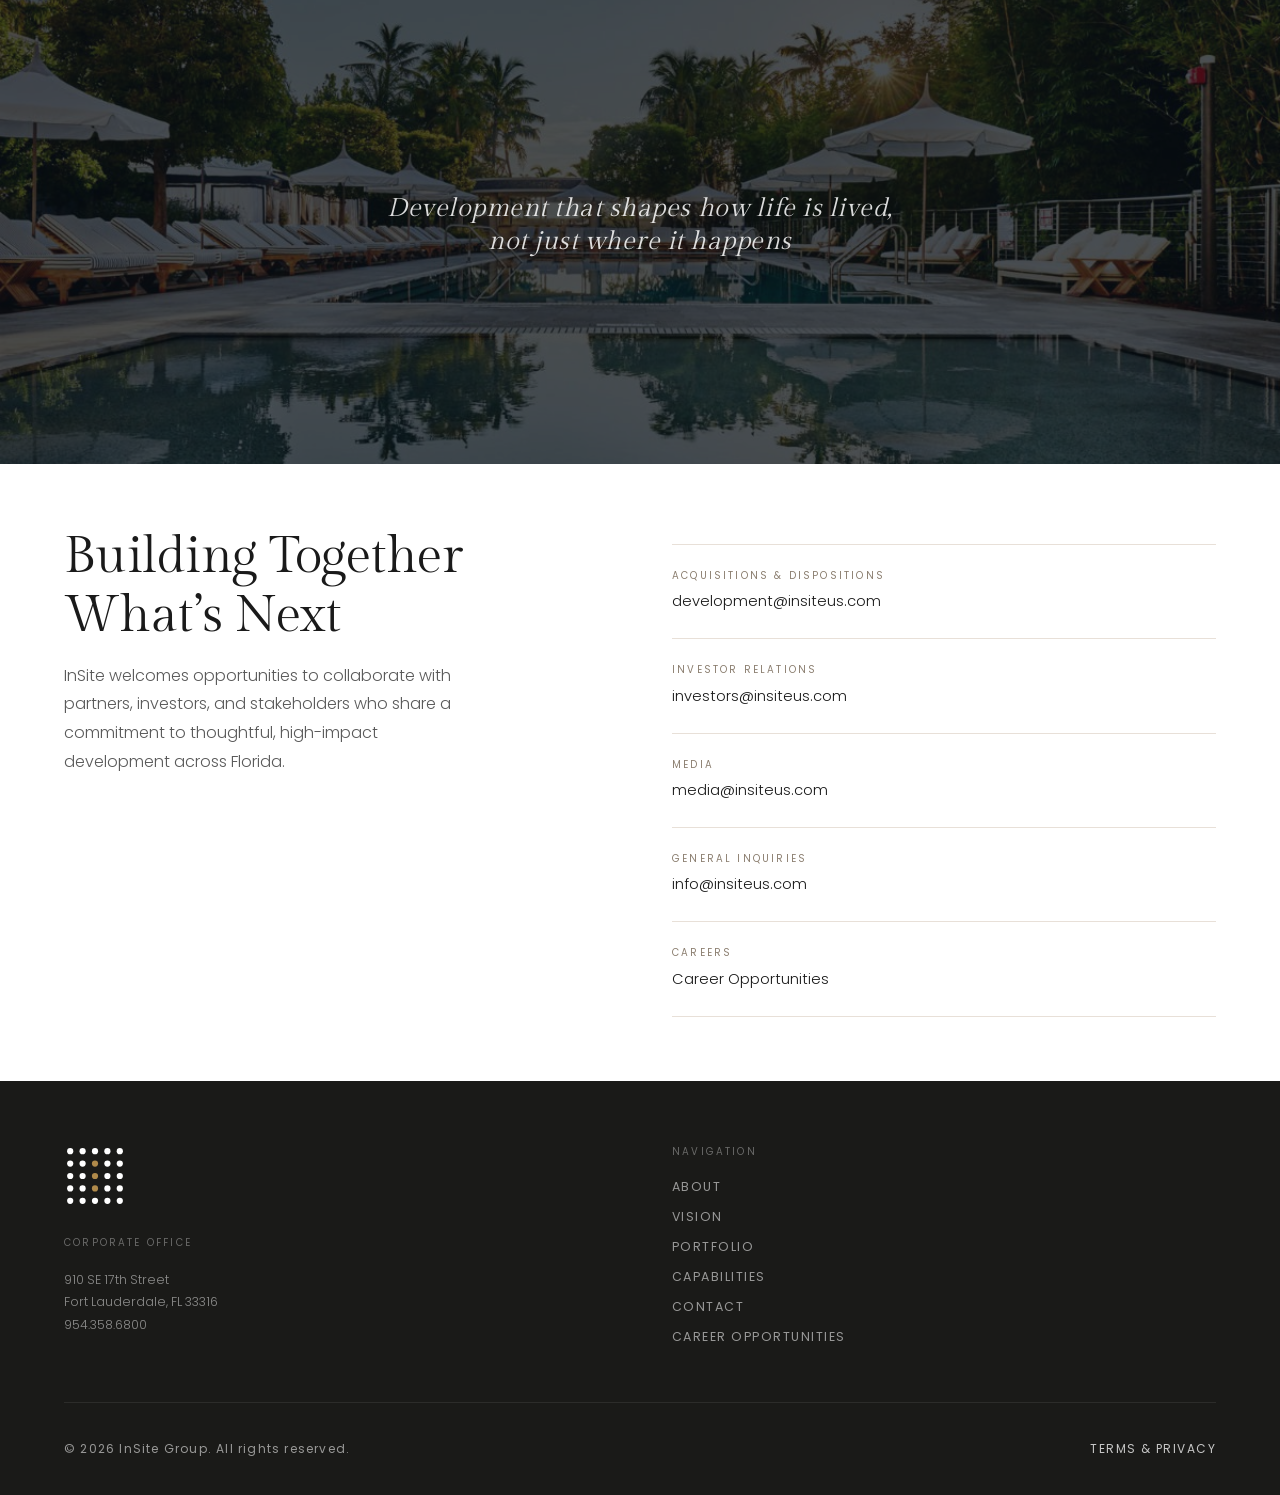
==== commit 15a87ced: "Remove em dashes throughout; replace with pipe, comma, or hyphen Co-Authored-By: Claude Sonnet 4.6 <" ====
--- a/index.html
+++ b/index.html
@@ -3,7 +3,7 @@
 <head>
   <meta charset="UTF-8" />
   <meta name="viewport" content="width=device-width, initial-scale=1.0" />
-  <title>InSite Group — Florida Real Estate Developer | Fort Lauderdale</title>
+  <title>InSite Group | Florida Real Estate Developer | Fort Lauderdale</title>
   <meta name="description" content="InSite Group is a Florida-based real estate development firm specializing in luxury residential, hospitality, and mixed-use projects along Florida's premier coastal markets." />
   <meta name="keywords" content="Florida real estate developer, luxury residential development, South Florida mixed-use development, Fort Lauderdale developer, coastal development Florida, hospitality development Florida, vertically integrated real estate, Galleria Mall Fort Lauderdale, Galleria Mall redevelopment" />
   <meta name="robots" content="index, follow" />
@@ -11,13 +11,13 @@
   <!-- Open Graph -->
   <meta property="og:type" content="website" />
   <meta property="og:url" content="https://insiteus.com/" />
-  <meta property="og:title" content="InSite Group — Florida Real Estate Developer" />
+  <meta property="og:title" content="InSite Group | Florida Real Estate Developer" />
   <meta property="og:description" content="Curated residential, hospitality, and mixed-use developments along Florida's premier coastal markets. Based in Fort Lauderdale." />
   <meta property="og:image" content="https://insiteus.com/images/og-preview.jpg" />
   <meta property="og:site_name" content="InSite Group" />
   <!-- Twitter Card -->
   <meta name="twitter:card" content="summary_large_image" />
-  <meta name="twitter:title" content="InSite Group — Florida Real Estate Developer" />
+  <meta name="twitter:title" content="InSite Group | Florida Real Estate Developer" />
   <meta name="twitter:description" content="Curated residential, hospitality, and mixed-use developments along Florida's premier coastal markets." />
   <meta name="twitter:image" content="https://insiteus.com/images/og-preview.jpg" />
   <!-- Structured Data -->
@@ -1090,7 +1090,7 @@
 ════════════════════════════════════════════ -->
 <nav id="nav" aria-label="Main navigation">
   <div class="nav-logo">
-    <a href="#hero" aria-label="InSite Group — Home" style="display:flex;line-height:0;">
+    <a href="#hero" aria-label="InSite Group - Home" style="display:flex;line-height:0;">
       
       <img src="images/insite-logo-white.svg" alt="InSite Group" class="logo-light" />
       <img src="images/insite-logo.svg" alt="InSite Group" class="logo-dark" />
@@ -1123,7 +1123,7 @@
      2. HERO SECTION
 ════════════════════════════════════════════ -->
 <main id="main-content">
-<section id="hero" aria-label="Introduction — Shaping Florida’s Most Distinctive Places">
+<section id="hero" aria-label="Introduction: Shaping Florida’s Most Distinctive Places">
   <div class="hero-bg">
     <video class="hero-video" autoplay muted loop playsinline aria-hidden="true" poster="images/hero-poster.jpg">
       <source src="images/aerial-orbit-fort-lauderdale-beach-2026-02-17-00-17-33-utc.mp4" type="video/mp4">
@@ -1163,7 +1163,7 @@
     <div class="vision-pillars">
       <div class="pillar">
         <h3 class="pillar-title">Design &amp; Lifestyle</h3>
-        <p>Creating environments shaped by how people live, gather, and experience place—blending residential comfort with hospitality-grade design and service.</p>
+        <p>Creating environments shaped by how people live, gather, and experience place, blending residential comfort with hospitality-grade design and service.</p>
       </div>
       <div class="pillar">
         <h3 class="pillar-title">Sustainability</h3>
@@ -1175,7 +1175,7 @@
       </div>
       <div class="pillar">
         <h3 class="pillar-title">Community Impact</h3>
-        <p>Designing with context in mind—enhancing neighborhoods, supporting local economies, and contributing to the long-term vitality of each community.</p>
+        <p>Designing with context in mind, enhancing neighborhoods, supporting local economies, and contributing to the long-term vitality of each community.</p>
       </div>
     </div>
   </div>
@@ -1239,7 +1239,7 @@
 <!-- ═══════════════════════════════════════════
      6. VERTICAL INTEGRATION
 ════════════════════════════════════════════ -->
-<section id="vertical-integration" aria-label="Vertical Integration — InSite Capabilities">
+<section id="vertical-integration" aria-label="Vertical Integration - InSite Capabilities">
   <div class="vi-header">
     <h2 class="section-headline">Full-Spectrum. <br>Every Phase. Every Asset.</h2>
     <p class="body-copy" style="margin-top:1.5rem;">InSite's vertically integrated platform spans every phase of the real estate lifecycle, from initial opportunity identification through long-term asset operation. This full-spectrum capability enables InSite to maintain quality control, optimize returns, and respond decisively to market conditions at every stage of a project.</p>
@@ -1485,7 +1485,7 @@
     tile.setAttribute('tabindex', '0');
     tile.setAttribute('role', 'link');
     const name = tile.querySelector('.tile-name');
-    if (name) tile.setAttribute('aria-label', name.textContent.trim() + ' — view in portfolio');
+    if (name) tile.setAttribute('aria-label', name.textContent.trim() + ' - view in portfolio');
     tile.addEventListener('click', () => { window.location.href = 'portfolio.html'; });
     tile.addEventListener('keydown', e => {
       if (e.key === 'Enter' || e.key === ' ') { e.preventDefault(); window.location.href = 'portfolio.html'; }
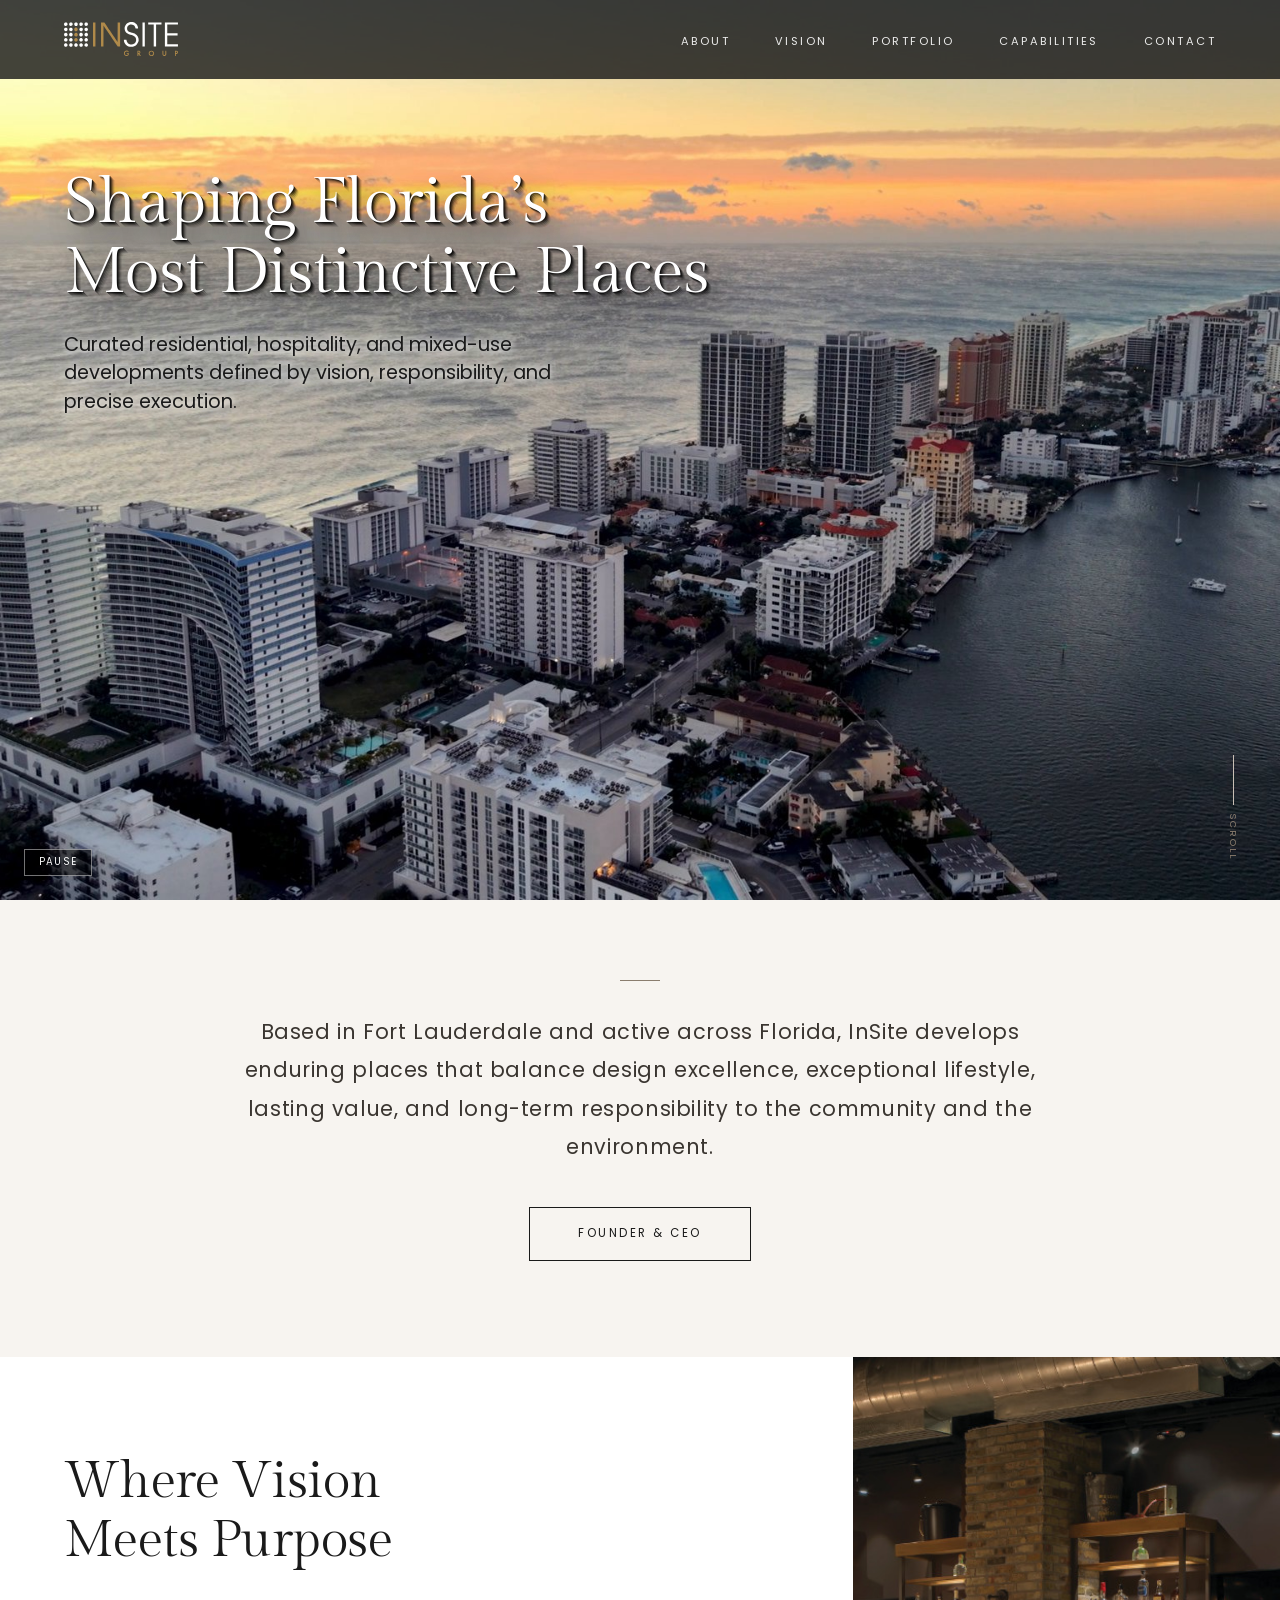
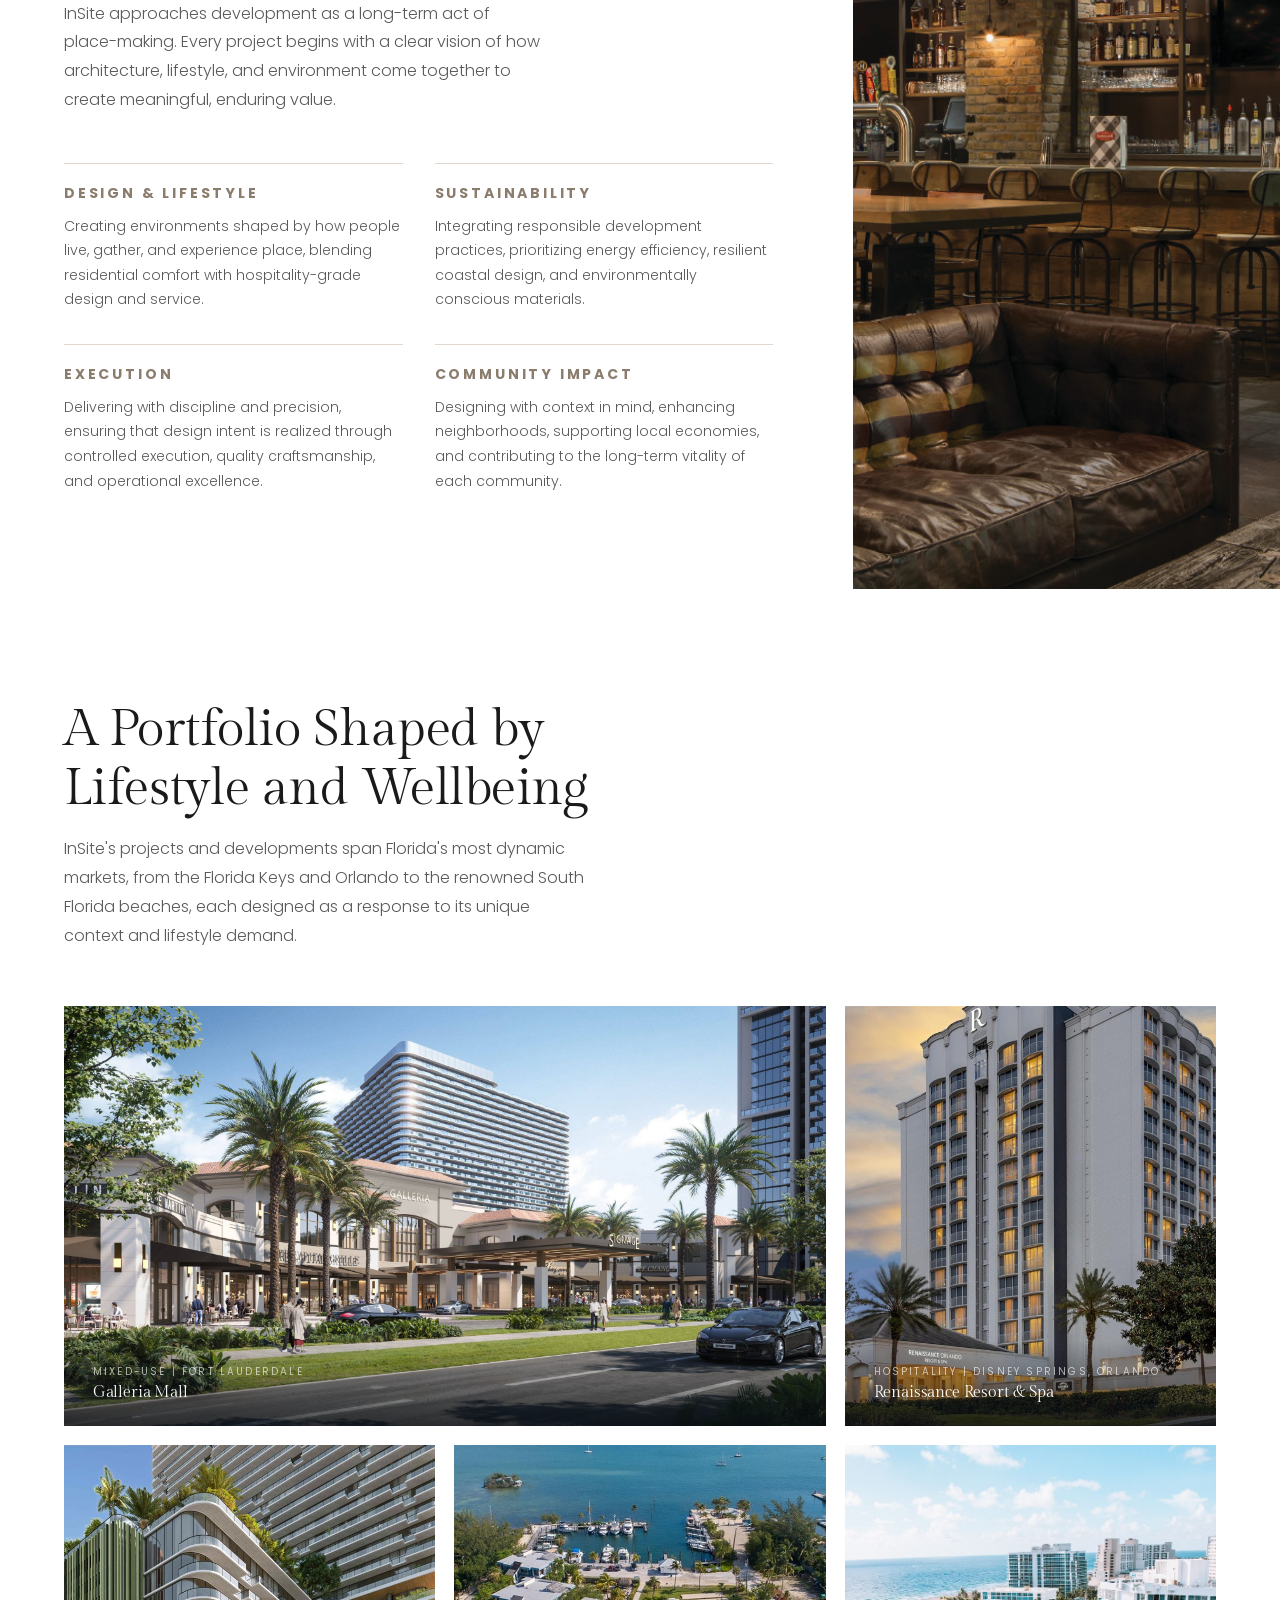
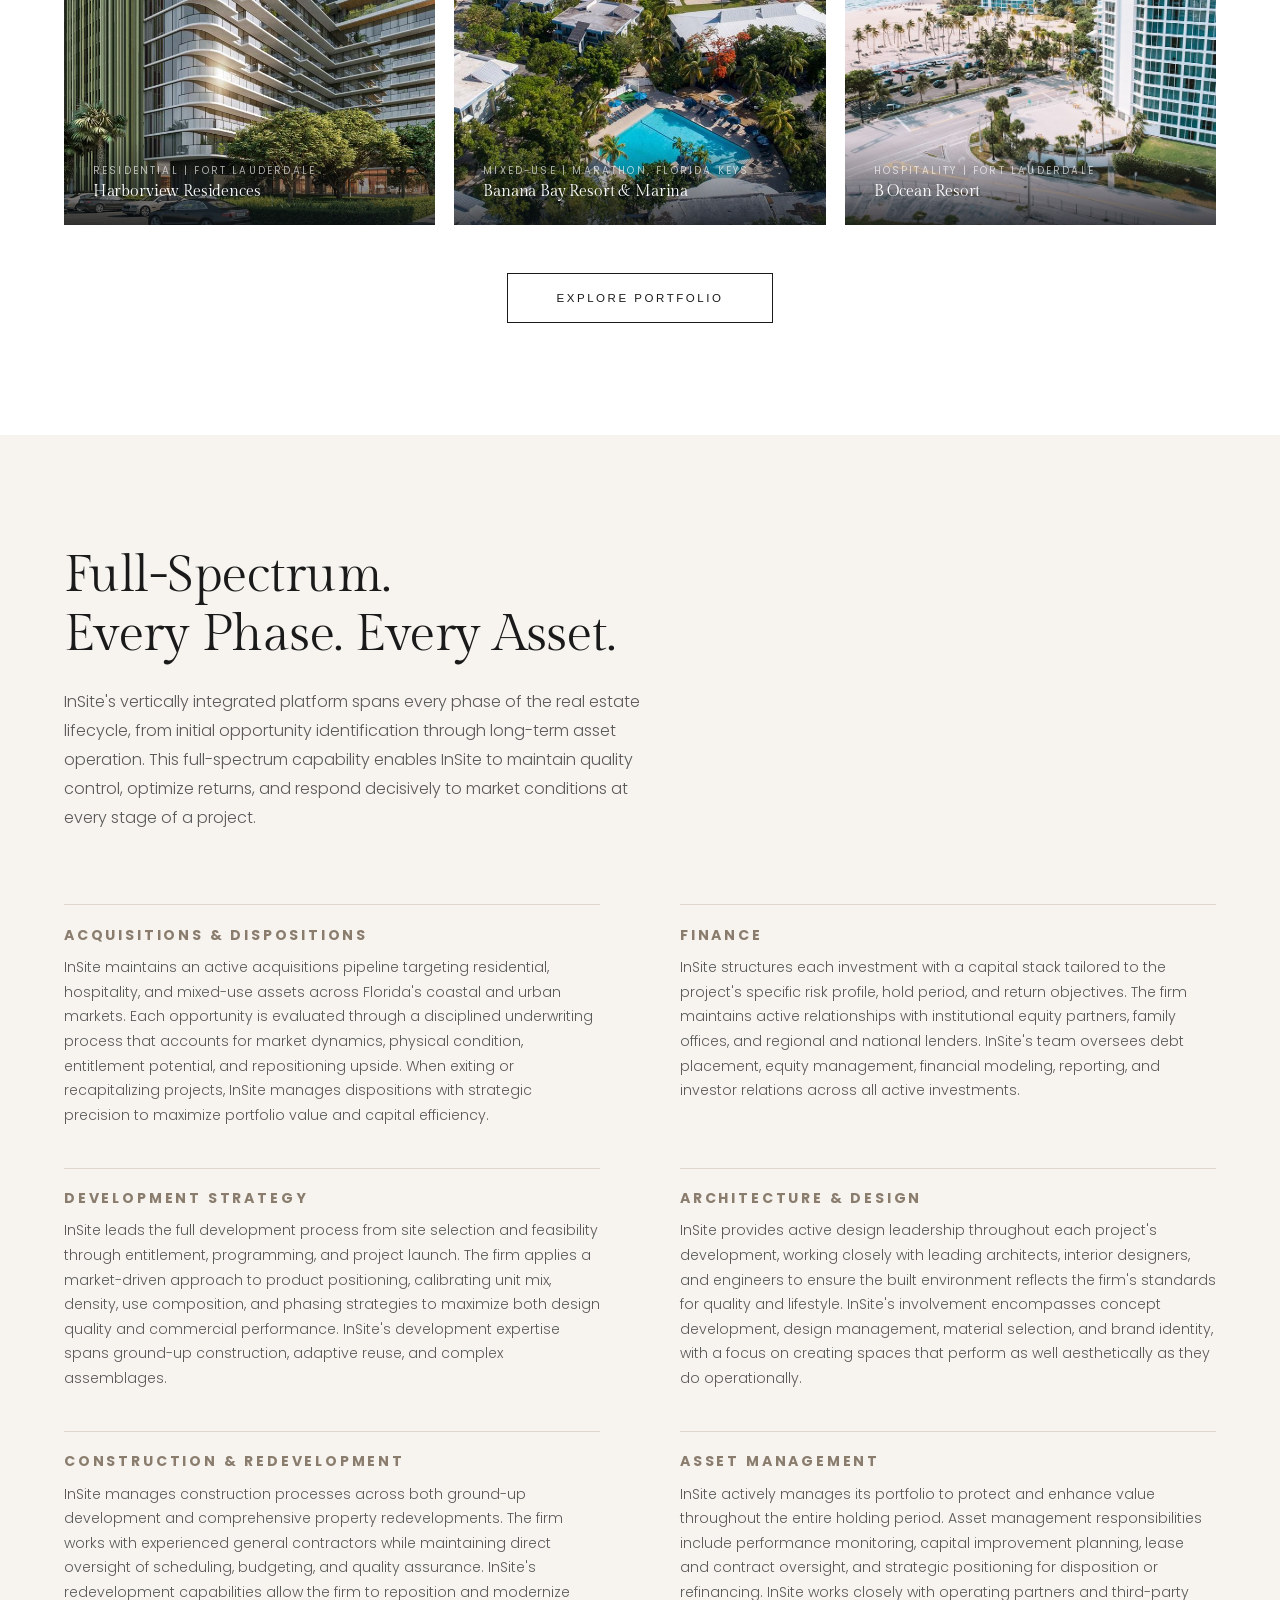
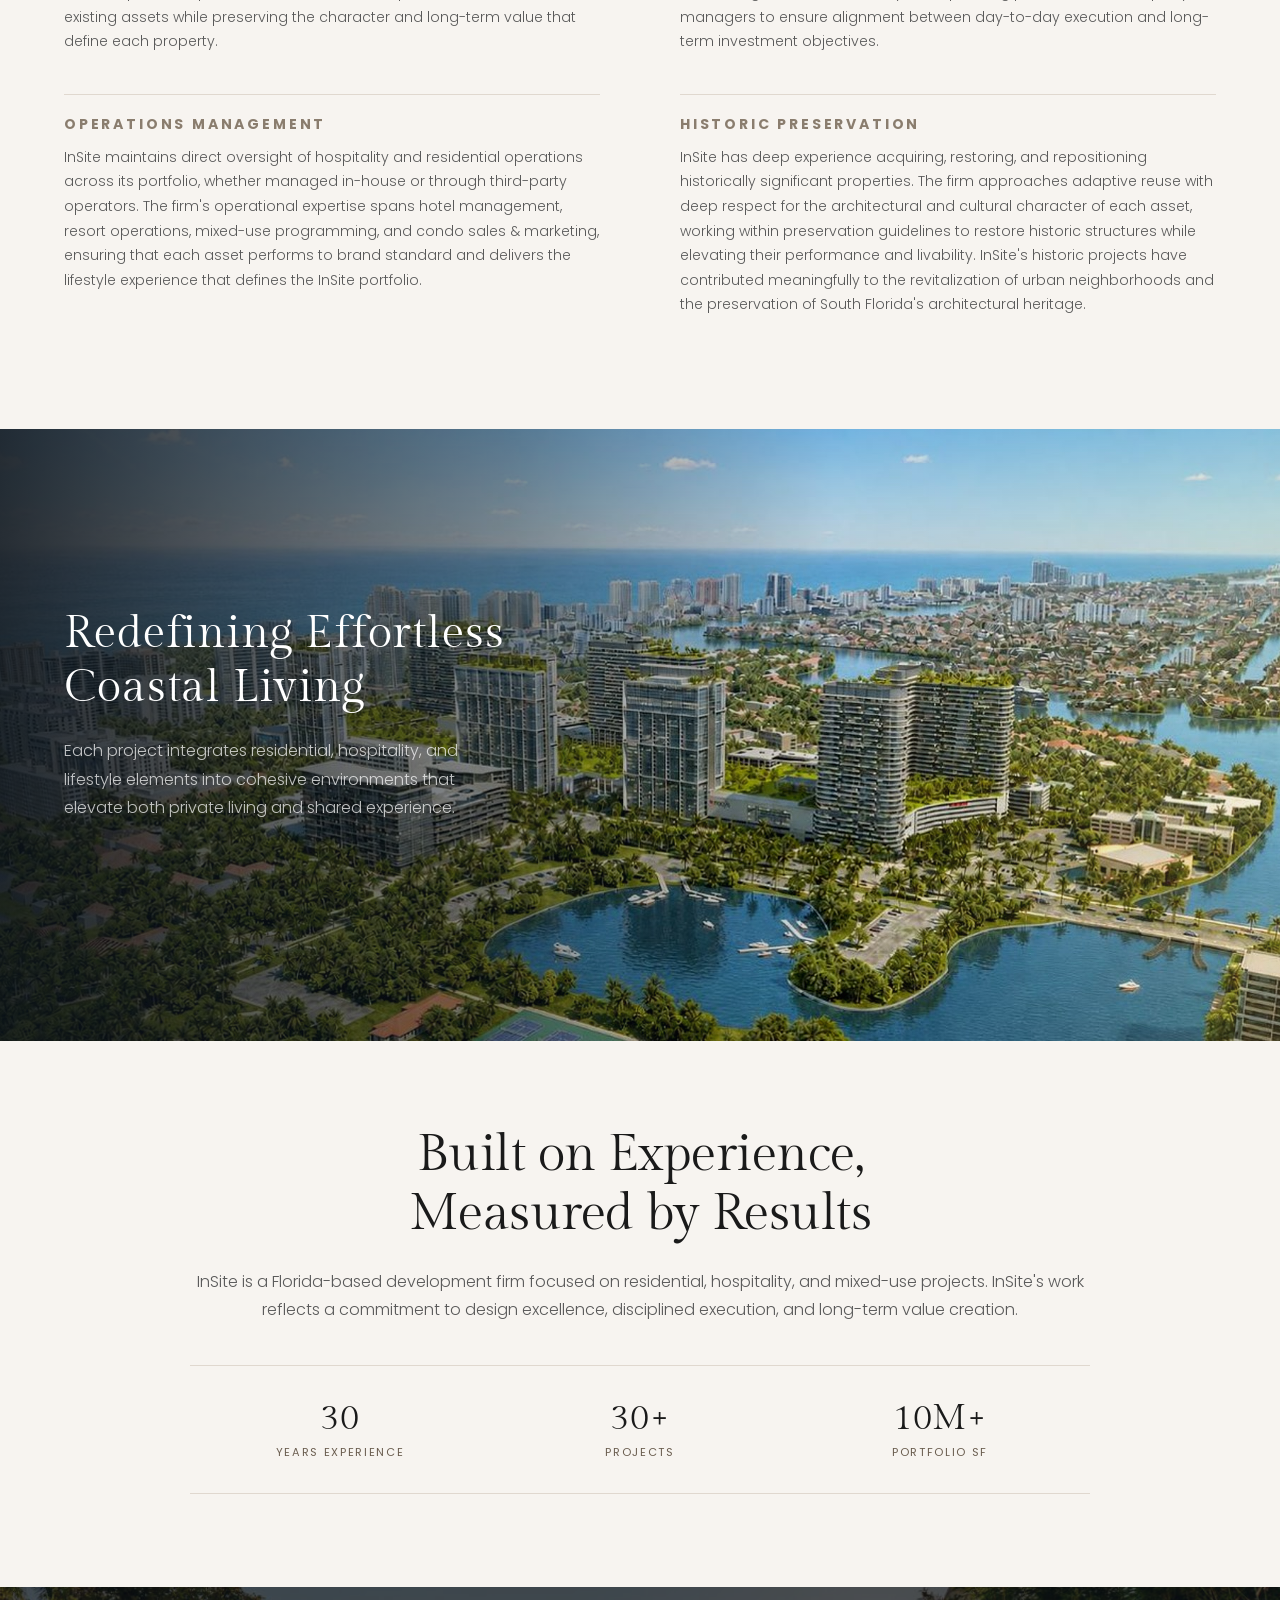
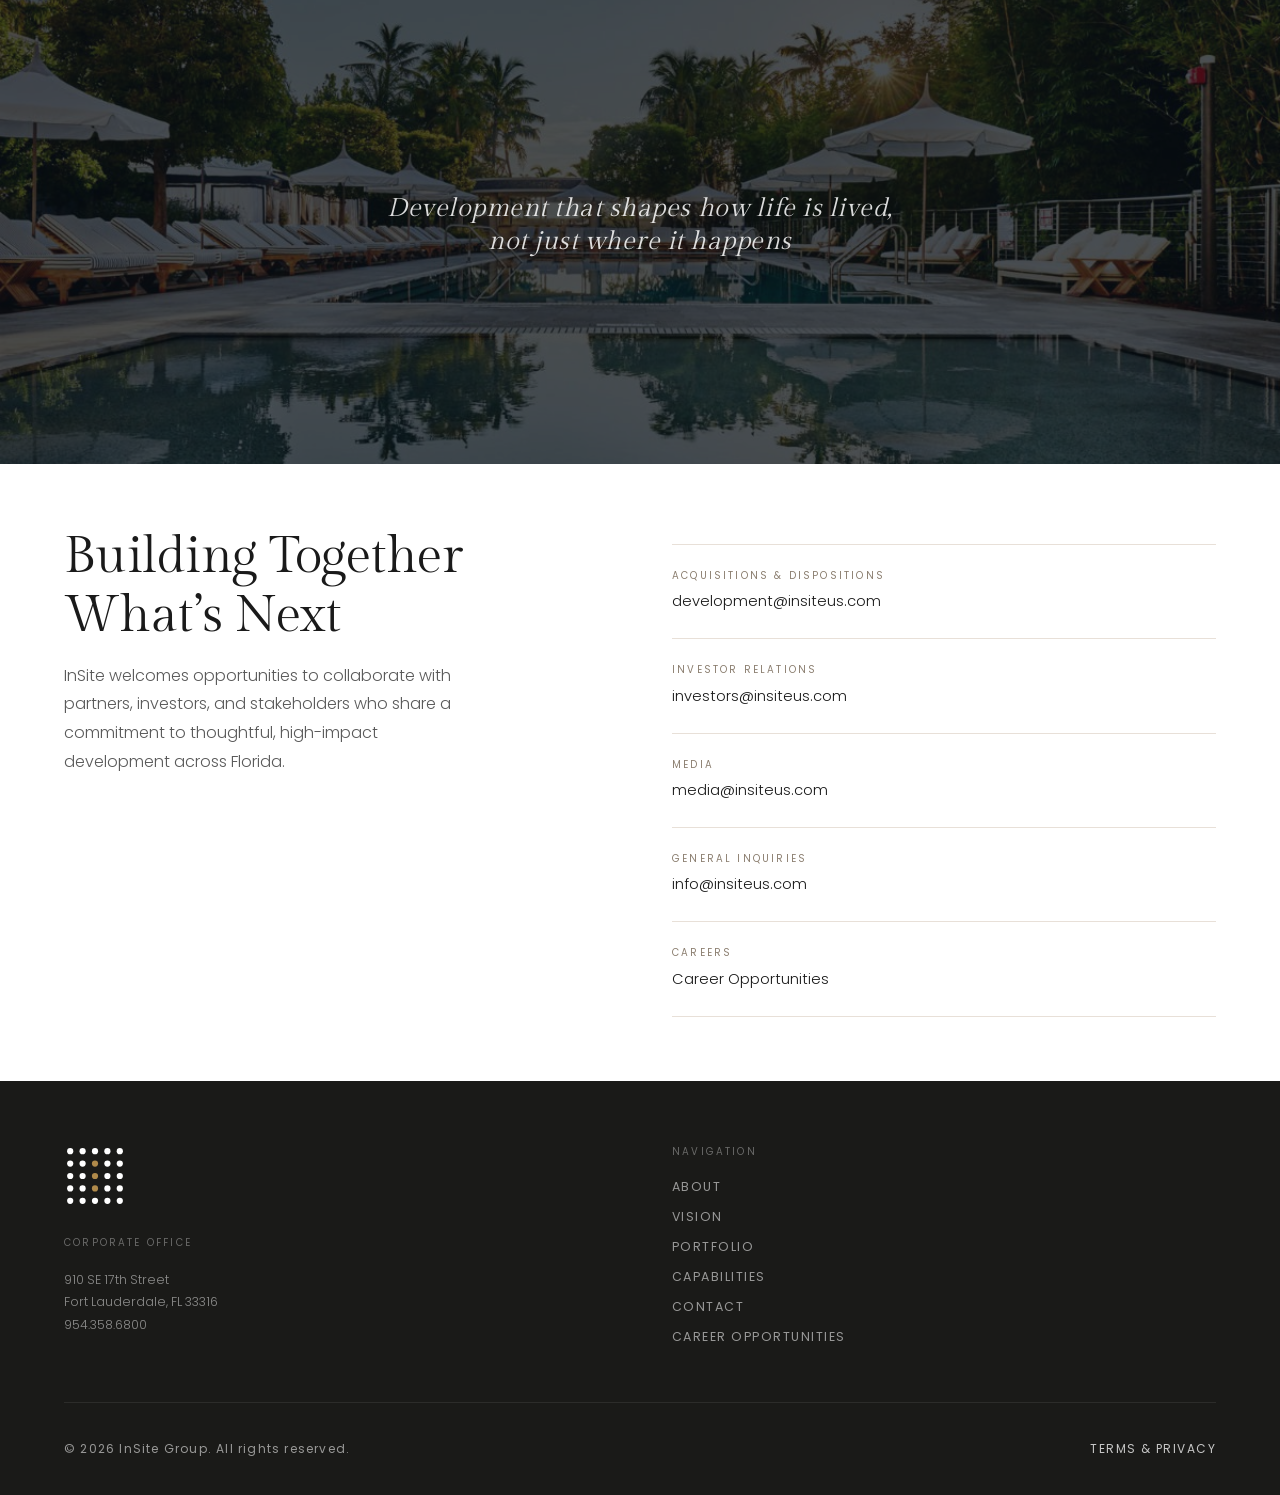
==== commit 188dc872: "Darken left side of Redefining featured section overlay Co-Authored-By: Claude Sonnet 4.6 <noreply@a" ====
--- a/index.html
+++ b/index.html
@@ -602,8 +602,9 @@
       inset: 0;
       background: linear-gradient(
         to right,
-        rgba(10,18,26,0.68) 0%,
-        rgba(10,18,26,0.08) 50%,
+        rgba(10,18,26,0.88) 0%,
+        rgba(10,18,26,0.45) 40%,
+        rgba(10,18,26,0.08) 65%,
         rgba(255,220,120,0.18) 100%
       );
     }
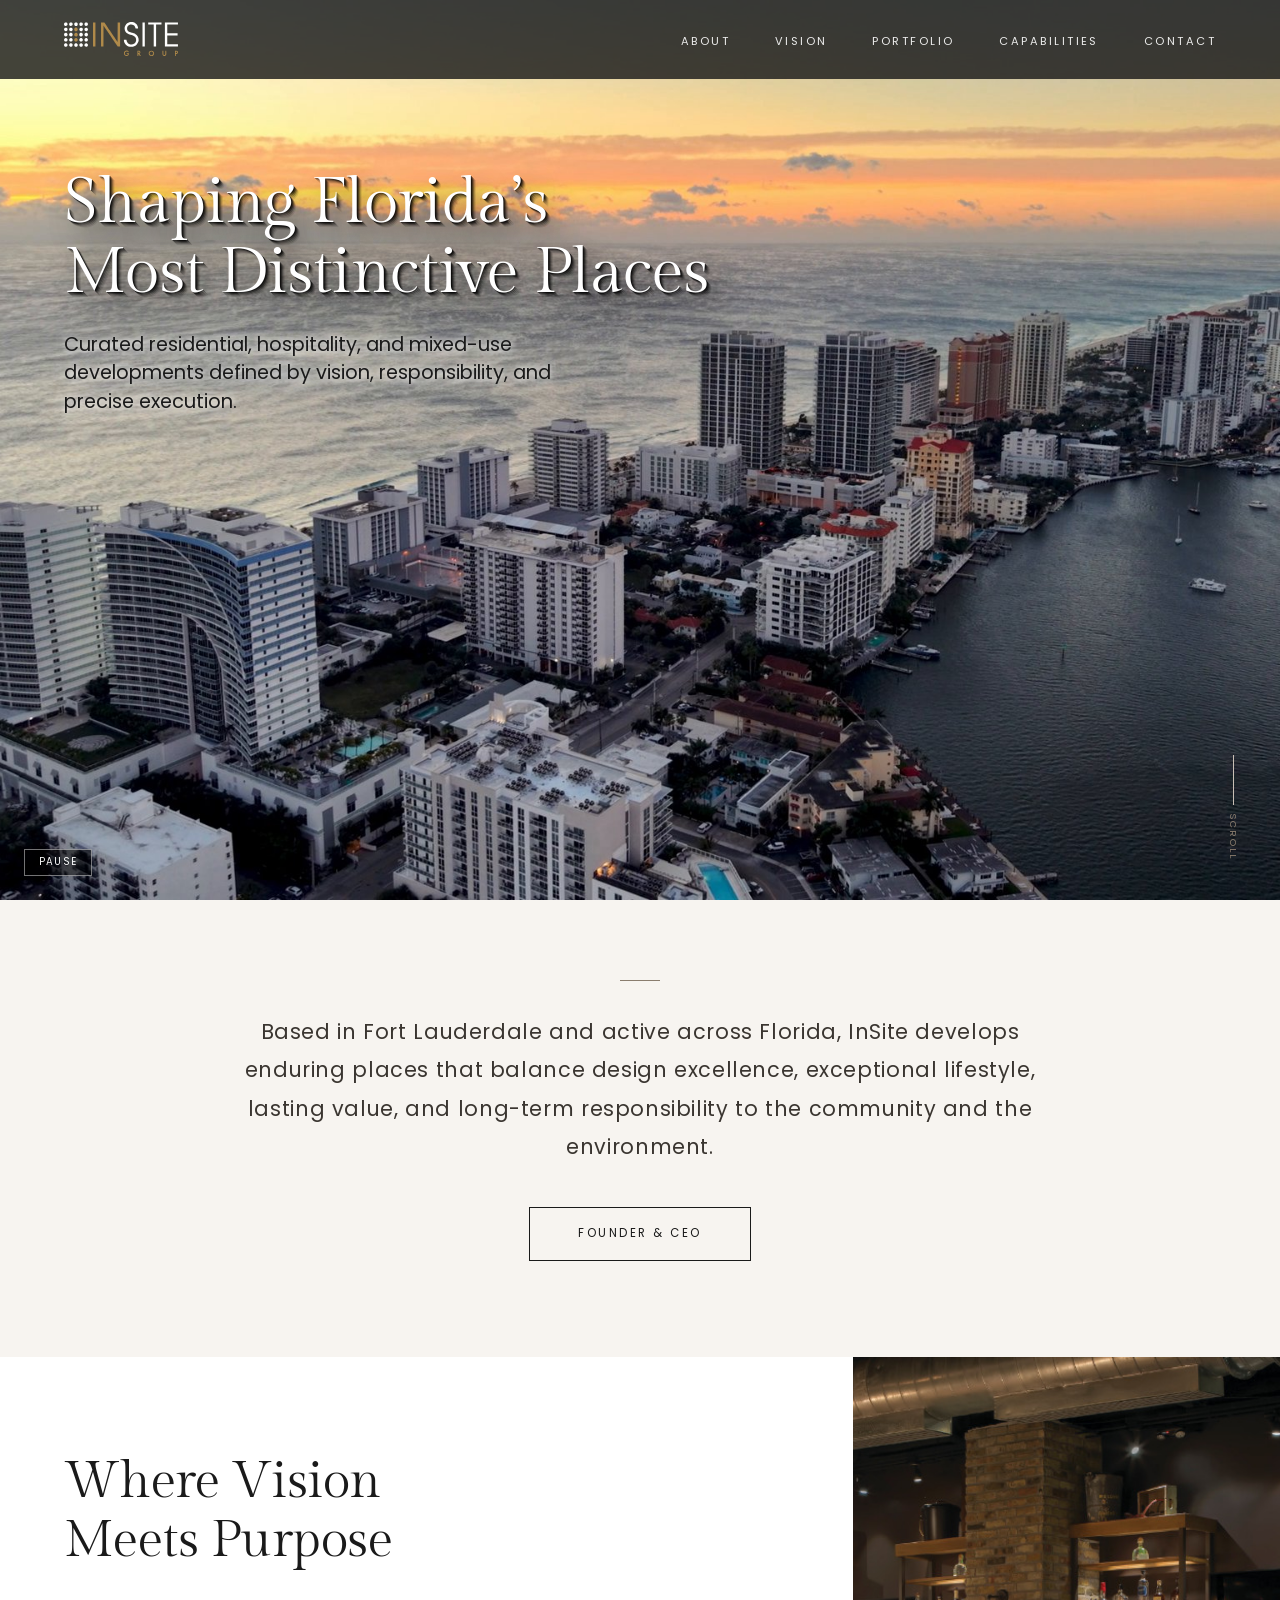
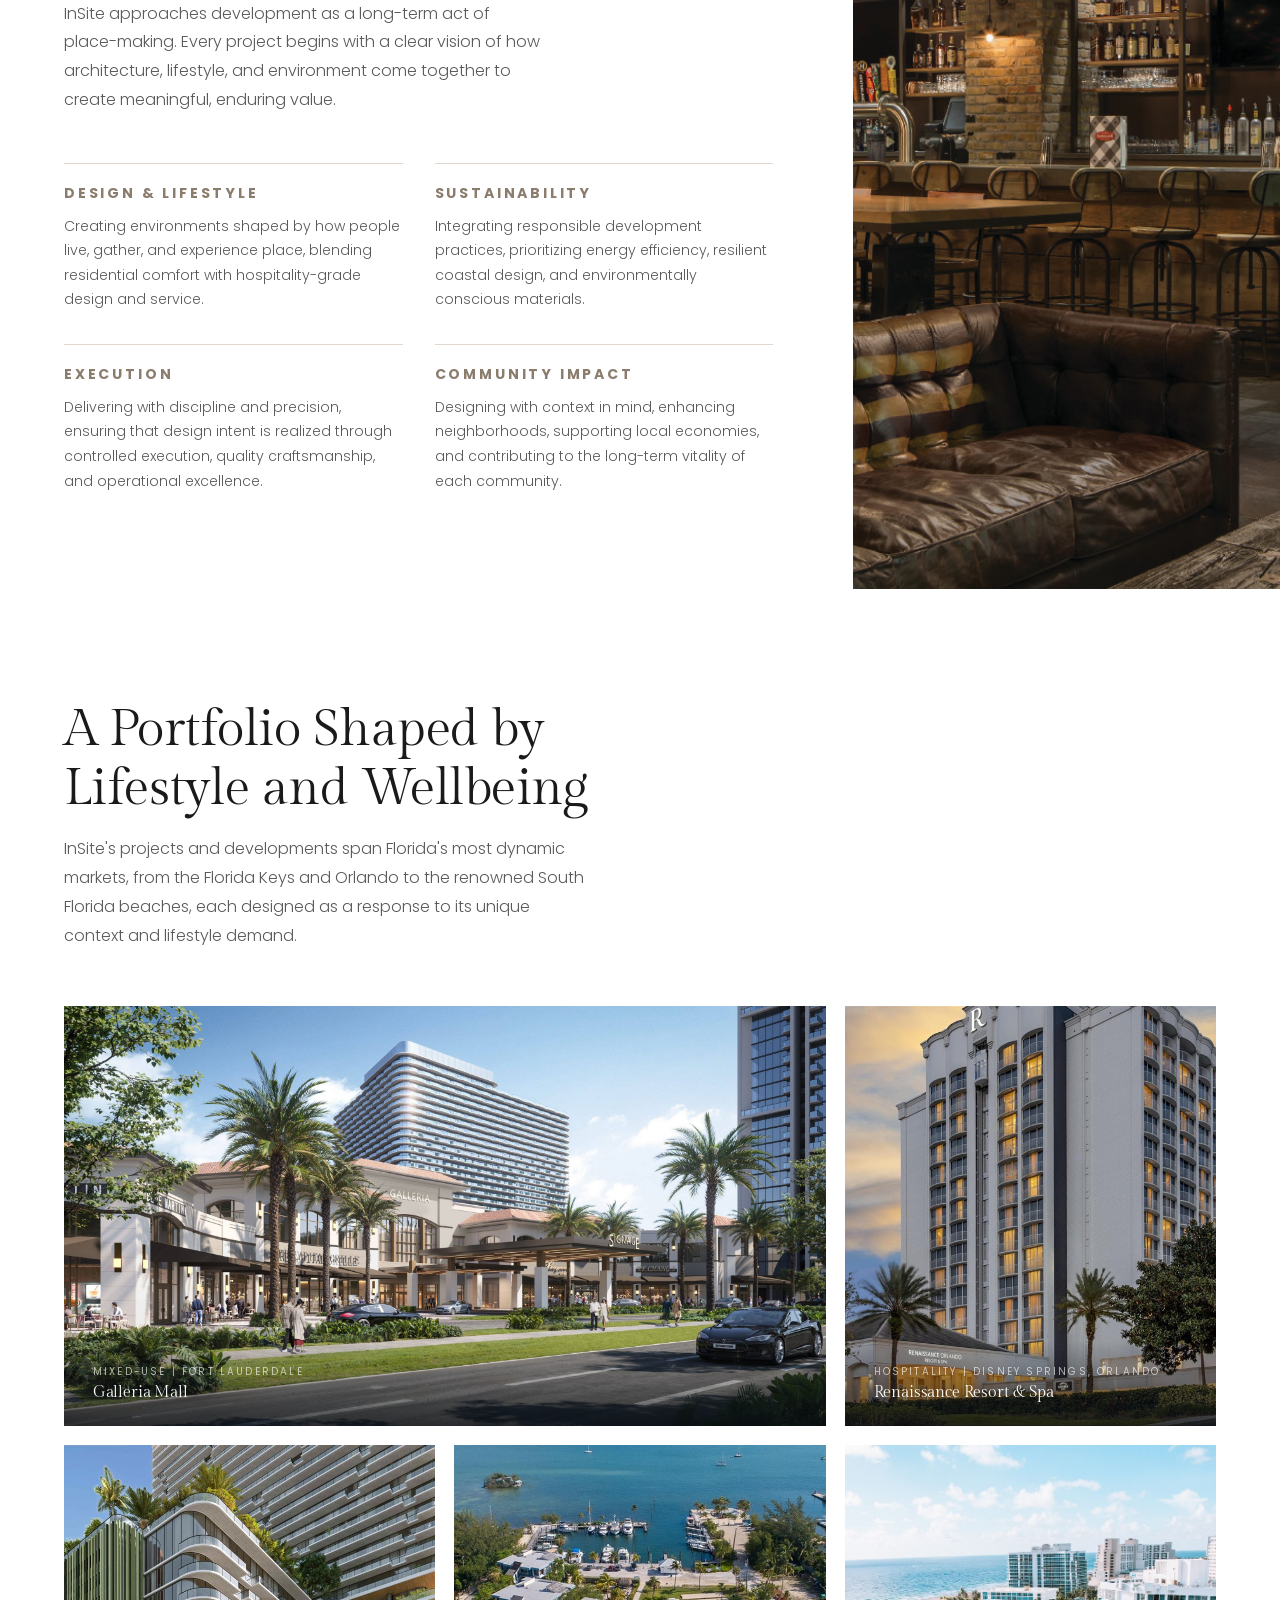
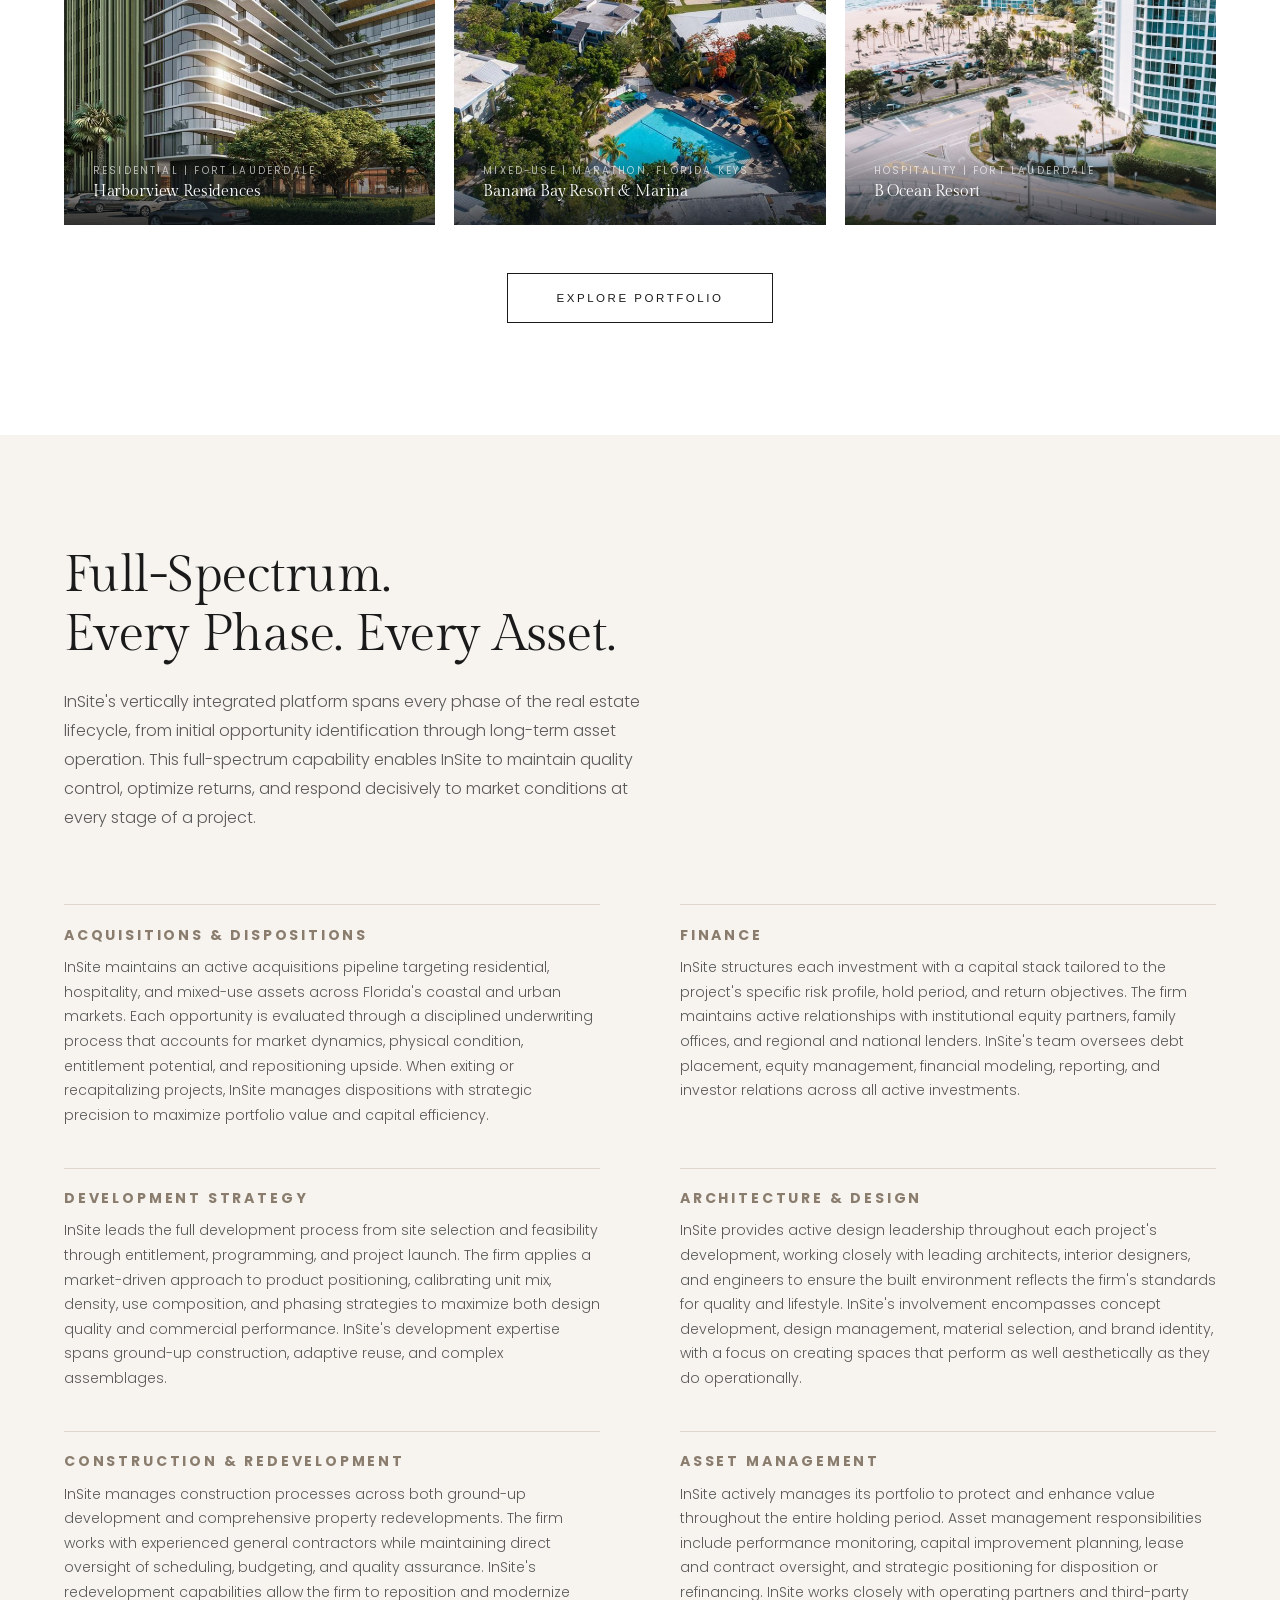
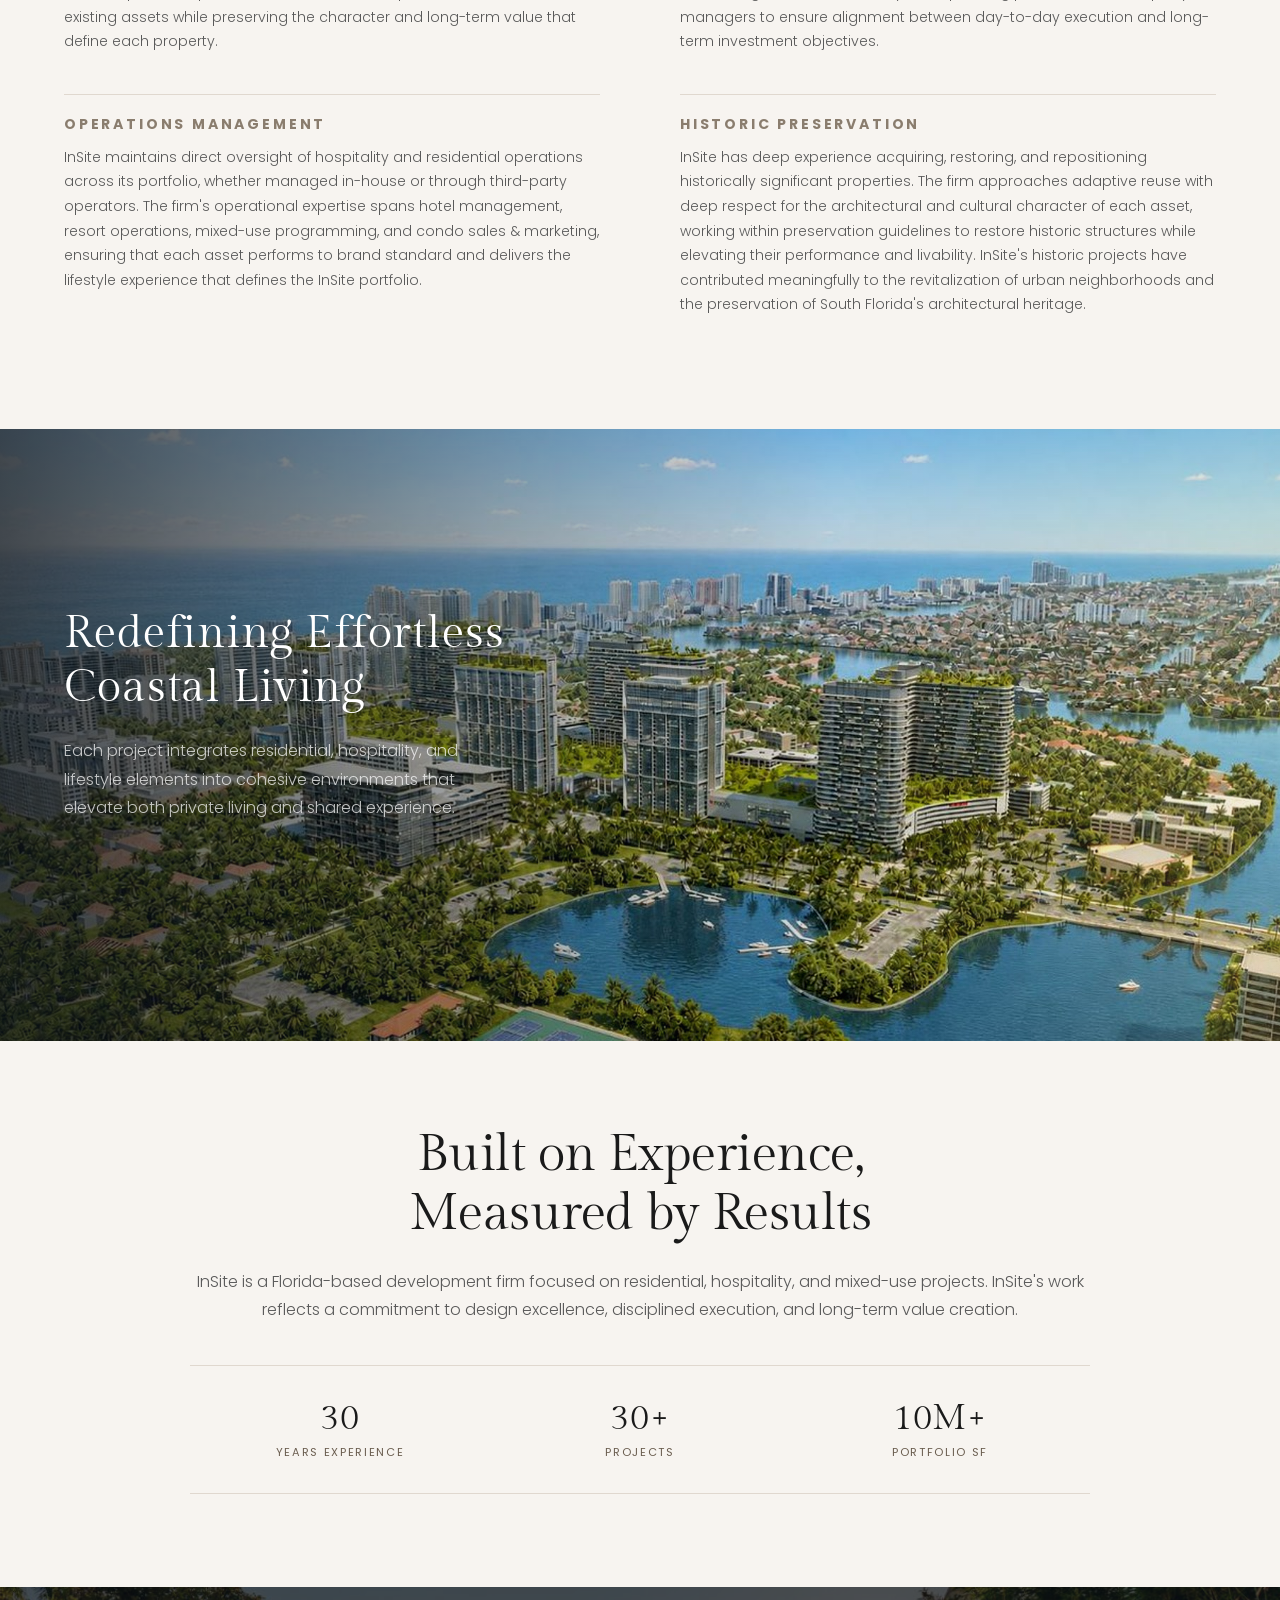
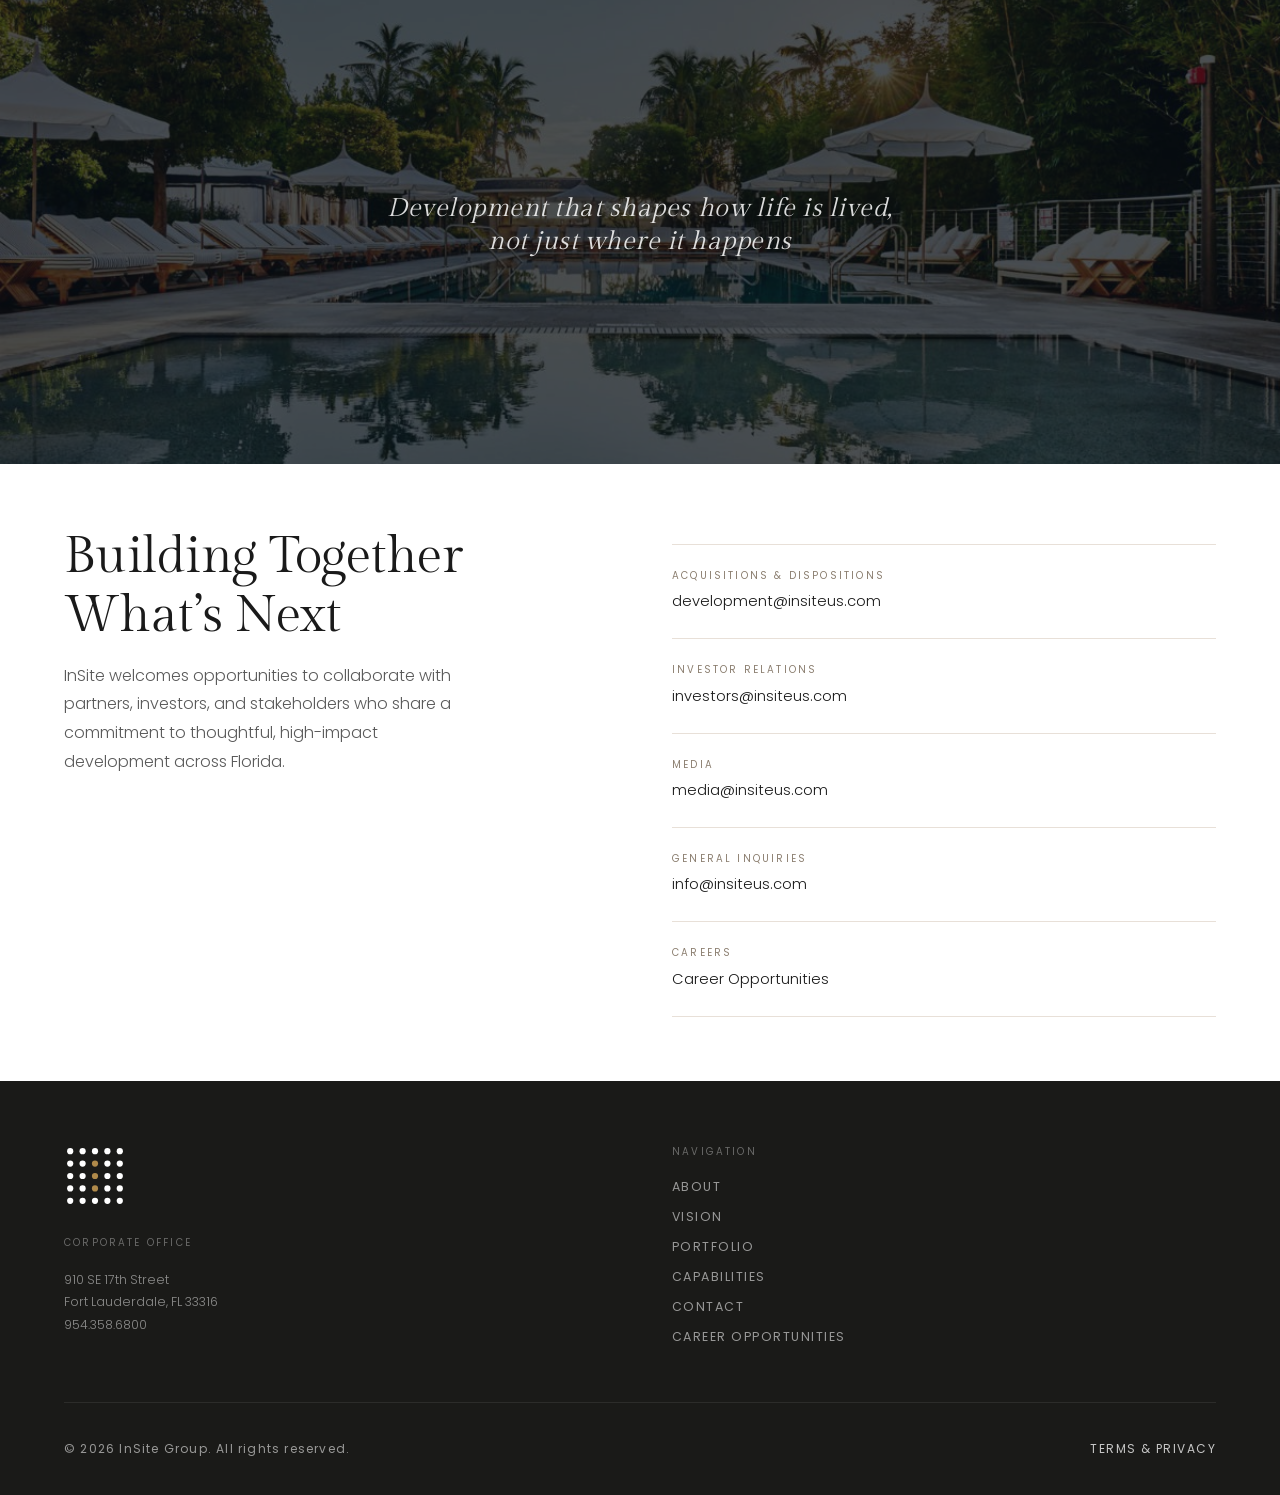
==== commit 83f58e1b: "Lighten left overlay on Redefining section slightly Co-Authored-By: Claude Sonnet 4.6 <noreply@anthr" ====
--- a/index.html
+++ b/index.html
@@ -602,8 +602,8 @@
       inset: 0;
       background: linear-gradient(
         to right,
-        rgba(10,18,26,0.88) 0%,
-        rgba(10,18,26,0.45) 40%,
+        rgba(10,18,26,0.76) 0%,
+        rgba(10,18,26,0.32) 40%,
         rgba(10,18,26,0.08) 65%,
         rgba(255,220,120,0.18) 100%
       );
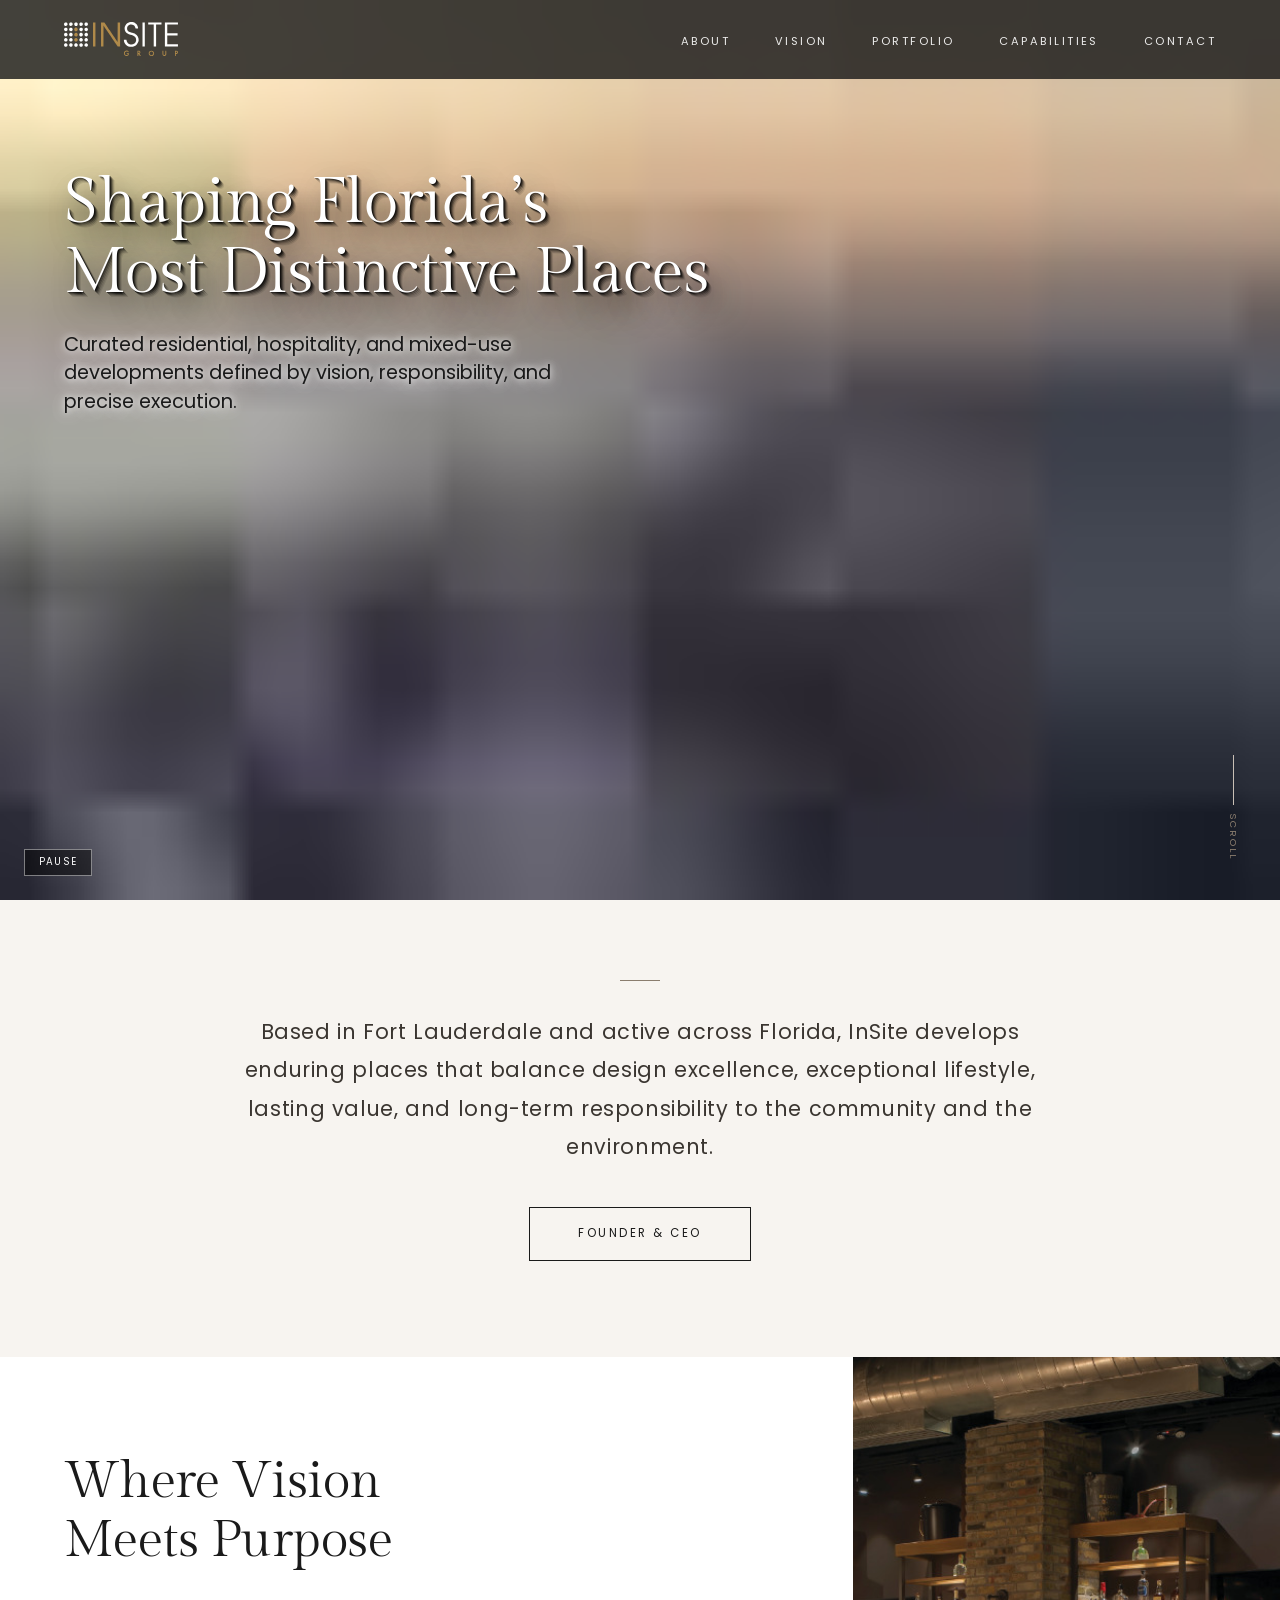
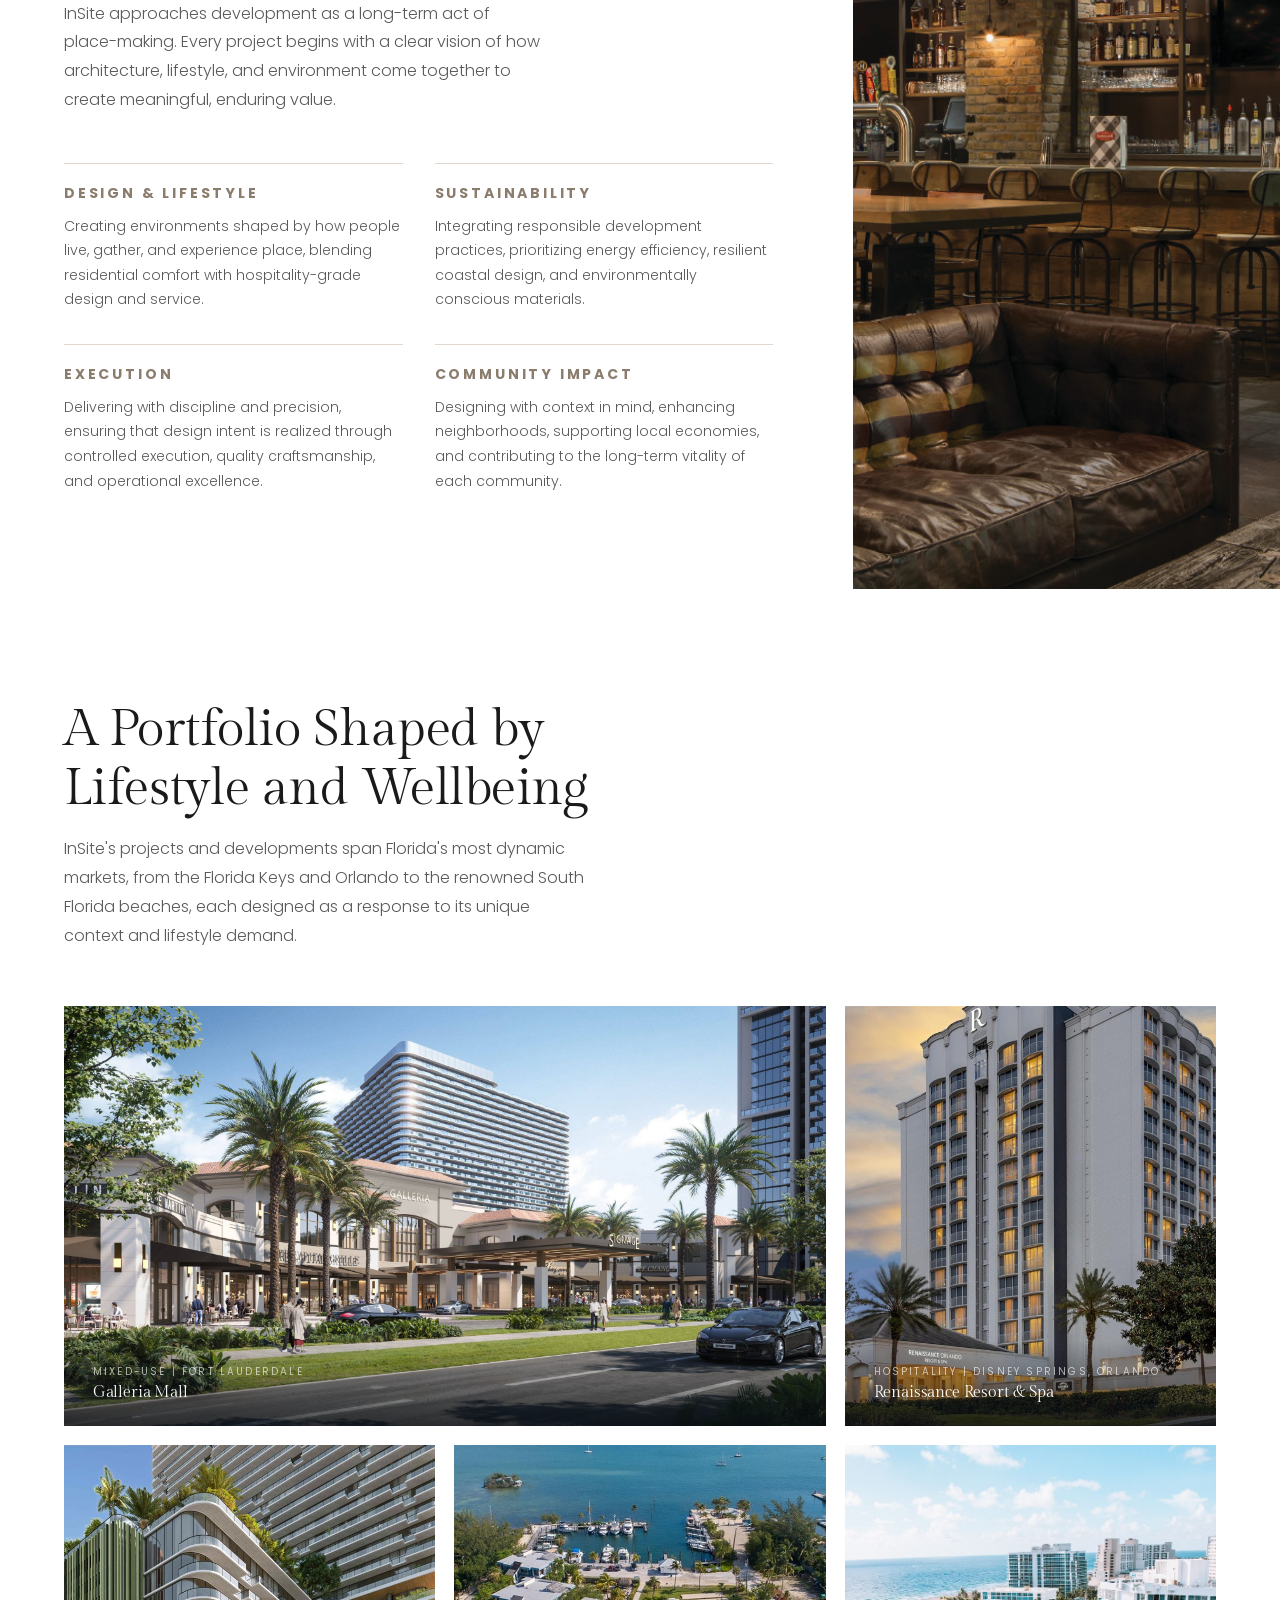
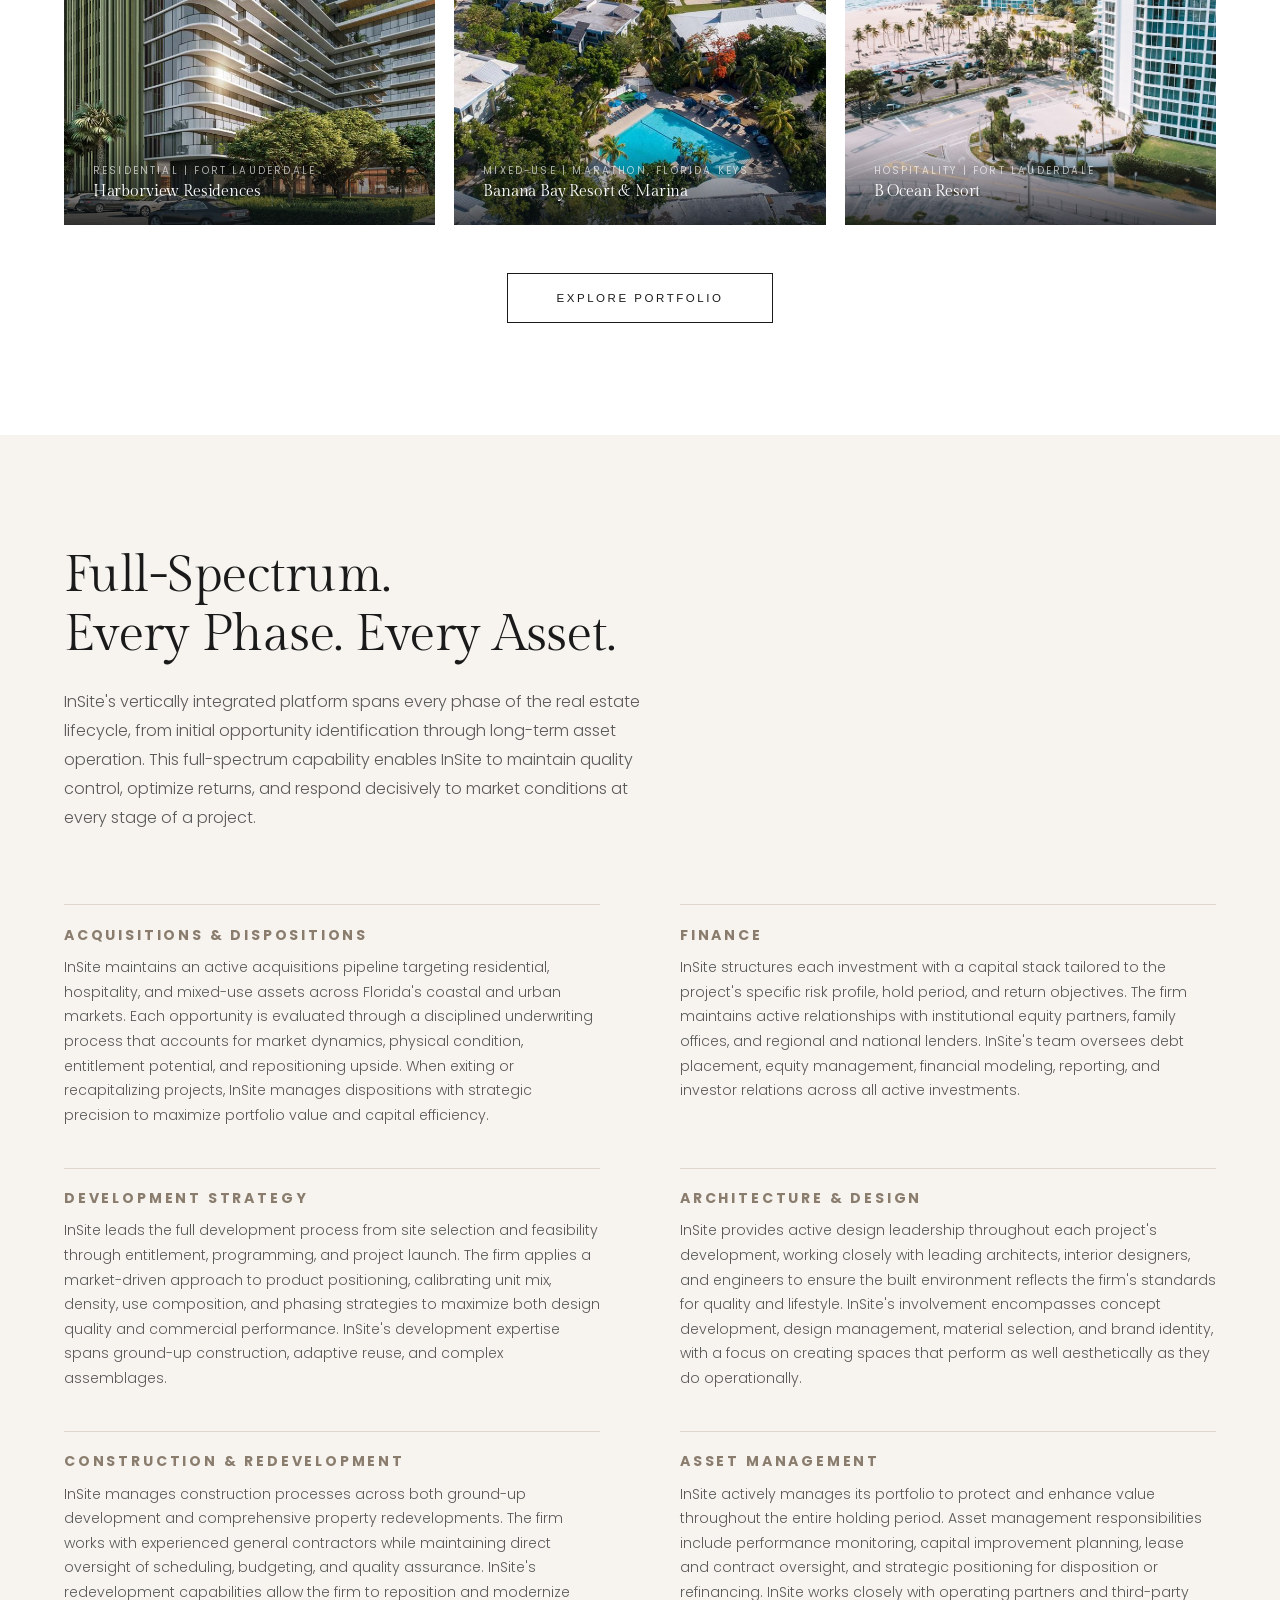
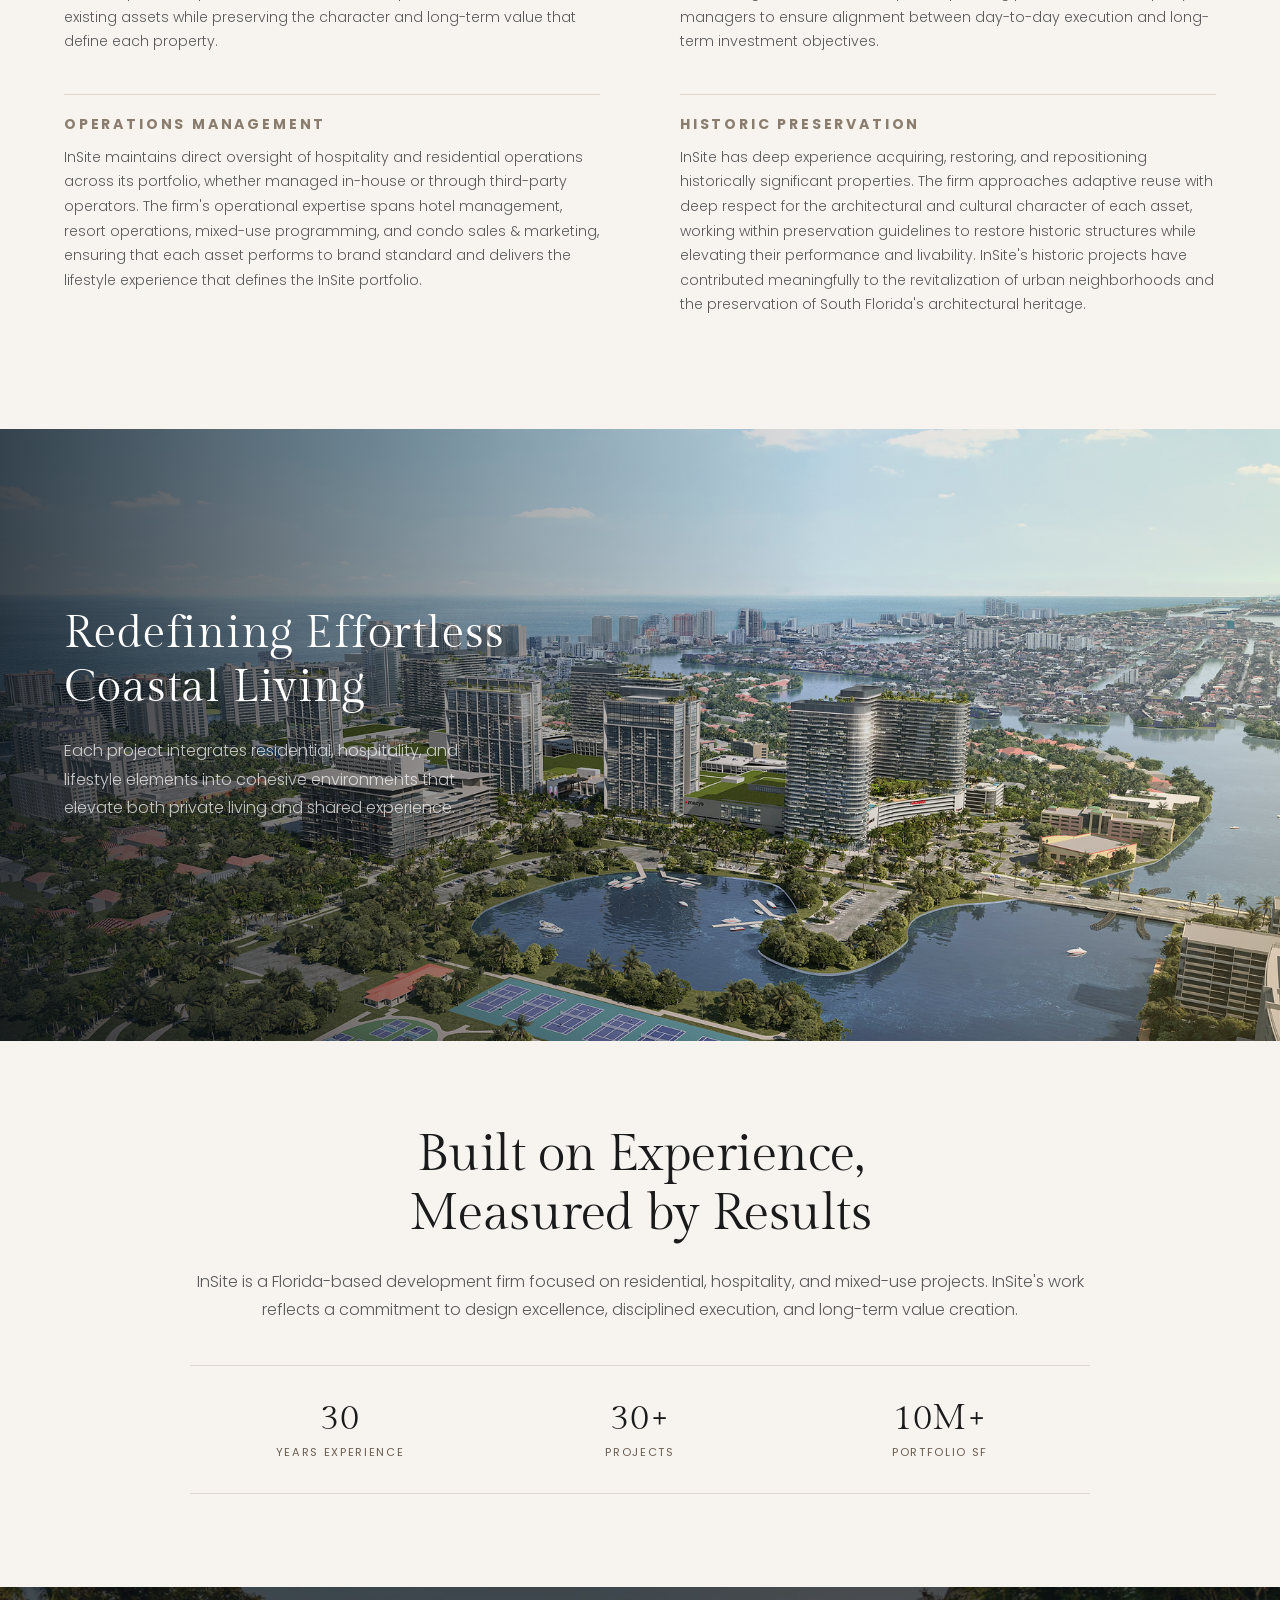
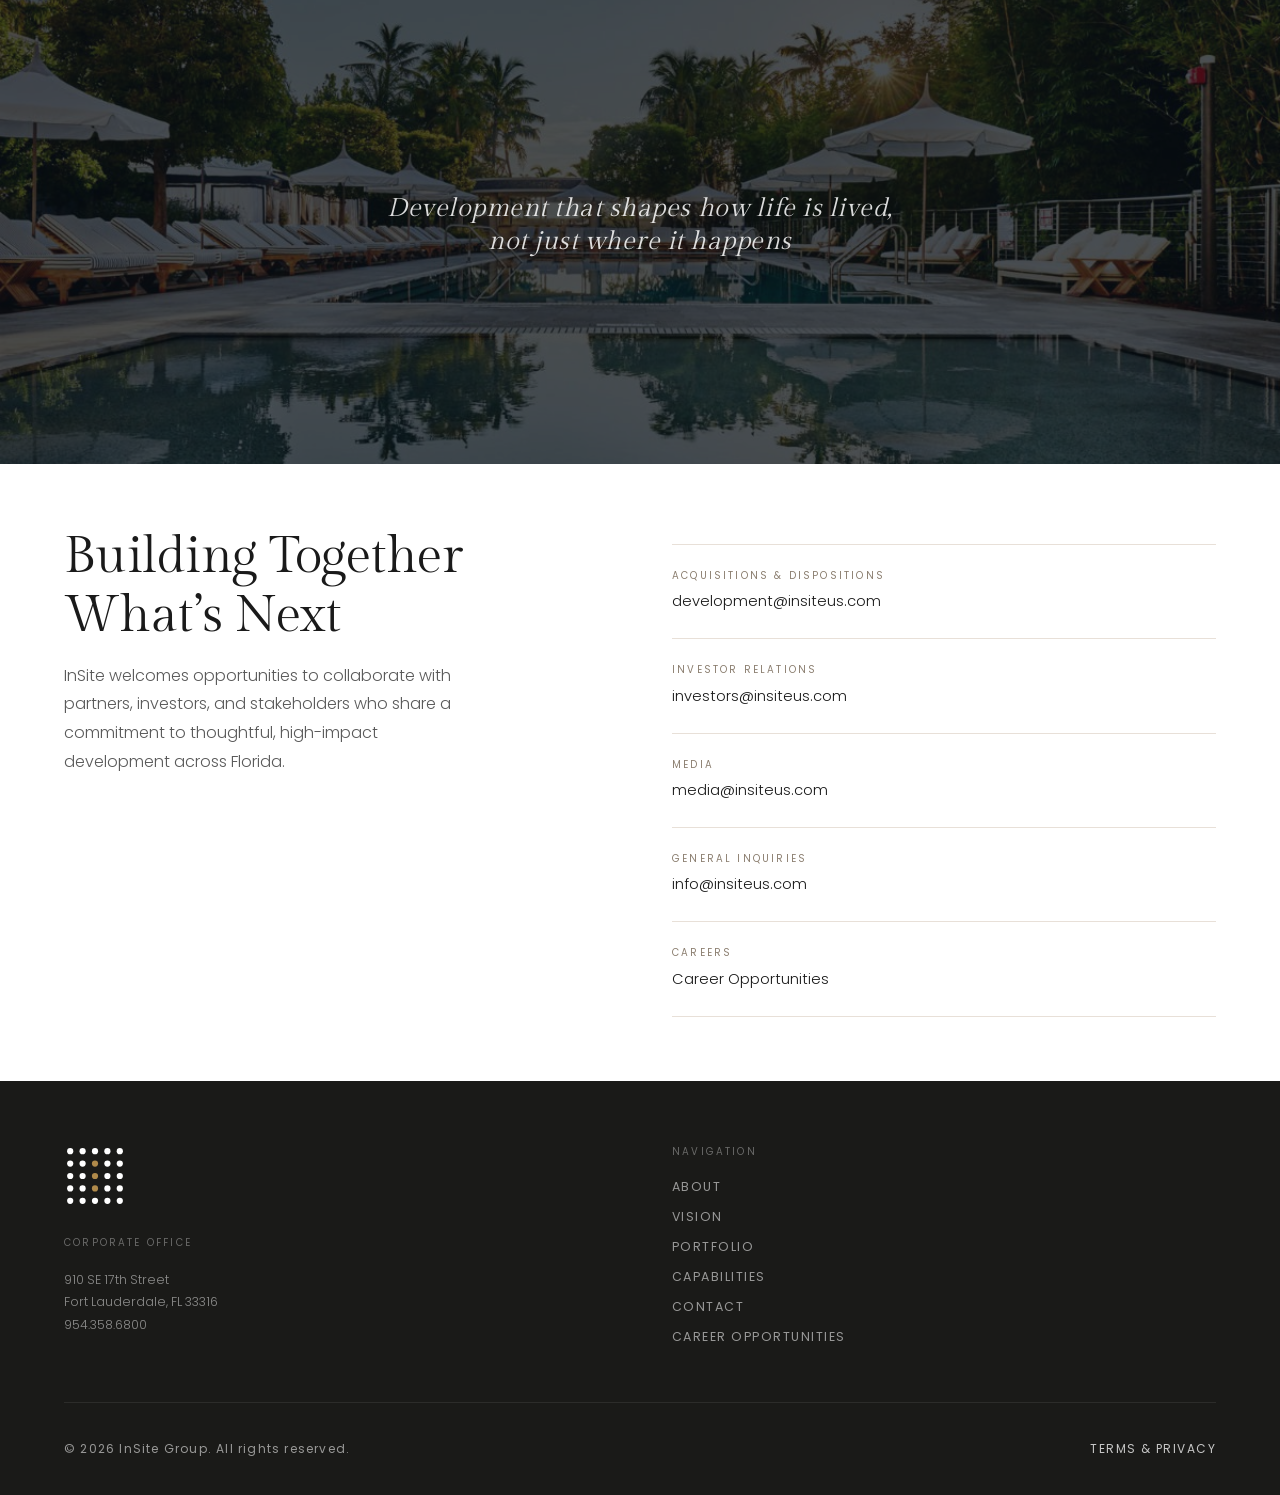
==== commit 812bb2a0: "Fix black flash on load: inline LQIP base64 placeholder in CSS Co-Authored-By: Claude Sonnet 4.6 <no" ====
--- a/index.html
+++ b/index.html
@@ -49,6 +49,8 @@
     }
   }
   </script>
+  <!-- Preload hero poster so it appears instantly before video loads -->
+  <link rel="preload" href="images/hero-poster.jpg" as="image" />
   <!-- Favicon -->
   <link rel="icon" type="image/svg+xml" href="images/insite-logo.svg" />
   <link rel="icon" type="image/png" href="images/insite-logo.png" />
@@ -250,7 +252,9 @@
       position: absolute;
       inset: 0;
       overflow: hidden;
-      background: url('images/hero-poster.jpg') center center / cover no-repeat;
+      /* LQIP: 64x36 inline placeholder, zero network request — shows instantly */
+      /* Full poster loads via <video poster> + preload hint above              */
+      background: url('[data-uri]') center center / cover no-repeat #0a1218;
     }
     .hero-video {
       position: absolute;
